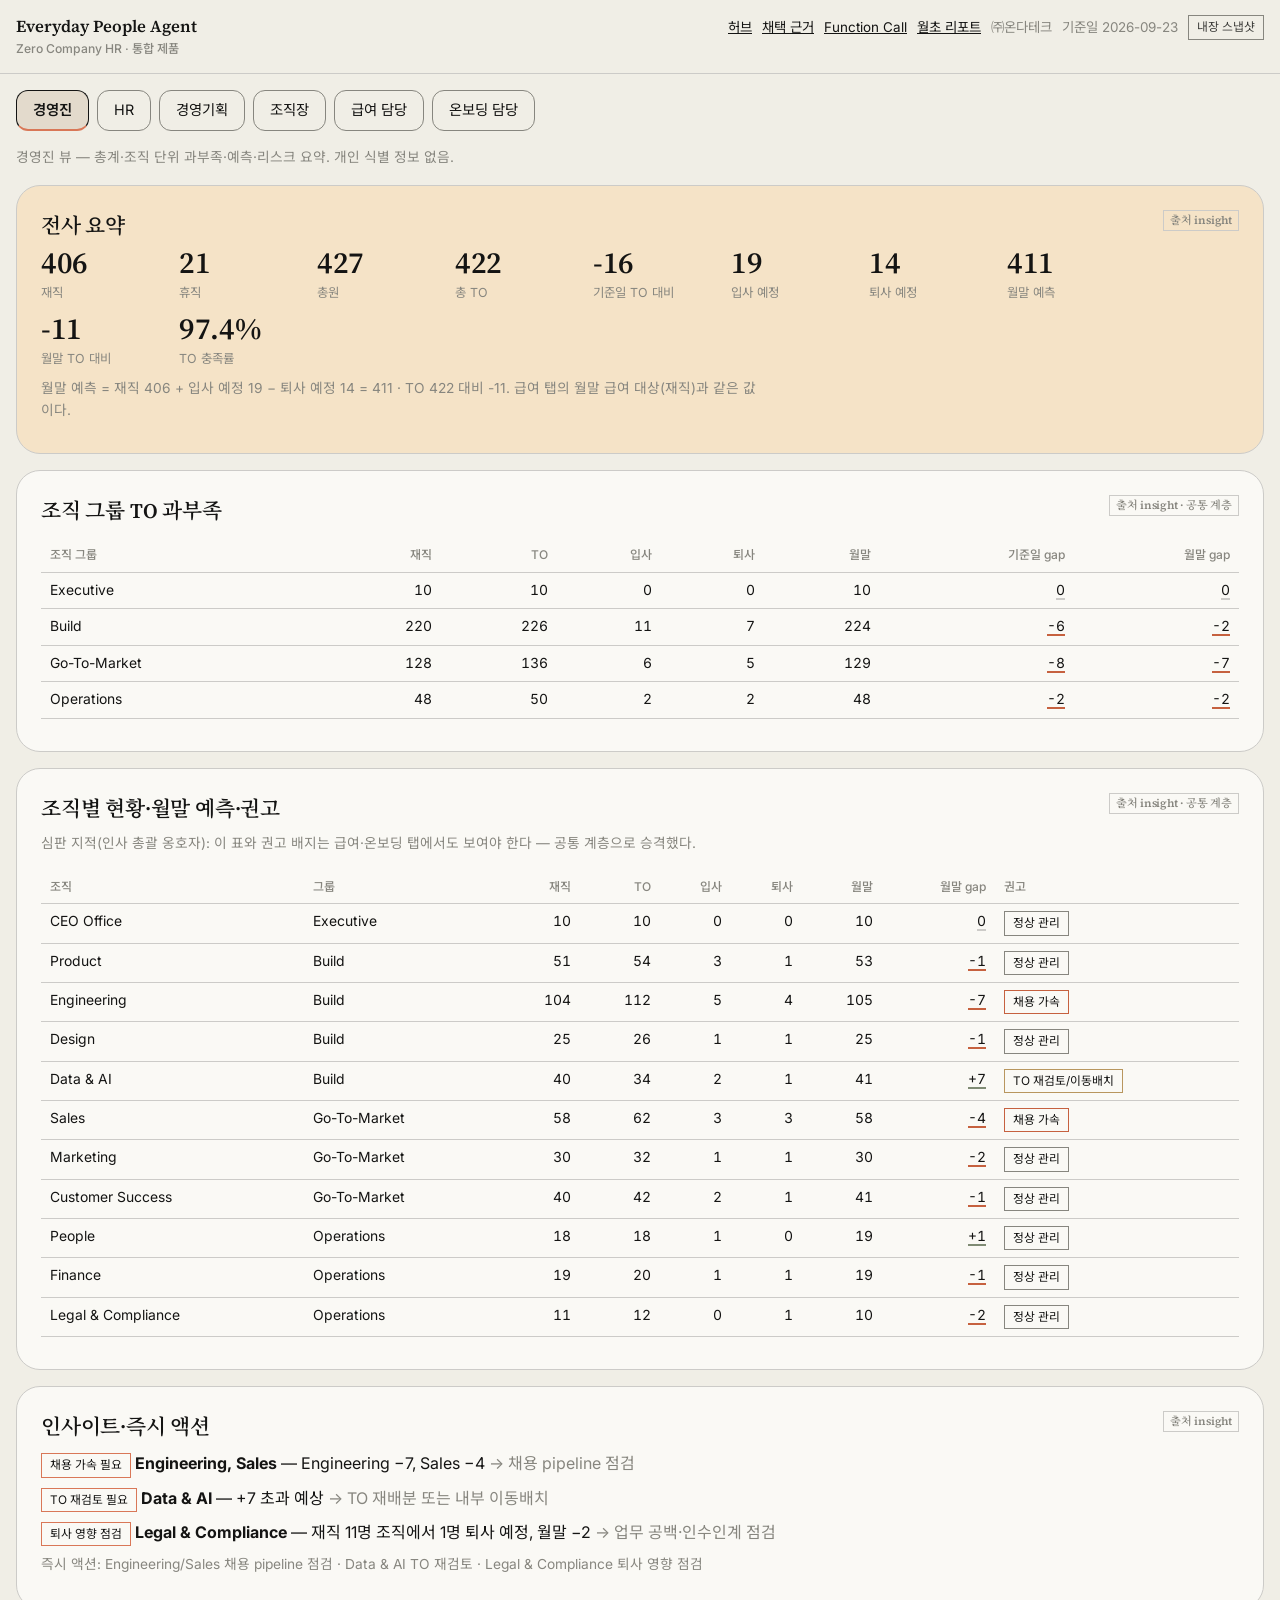
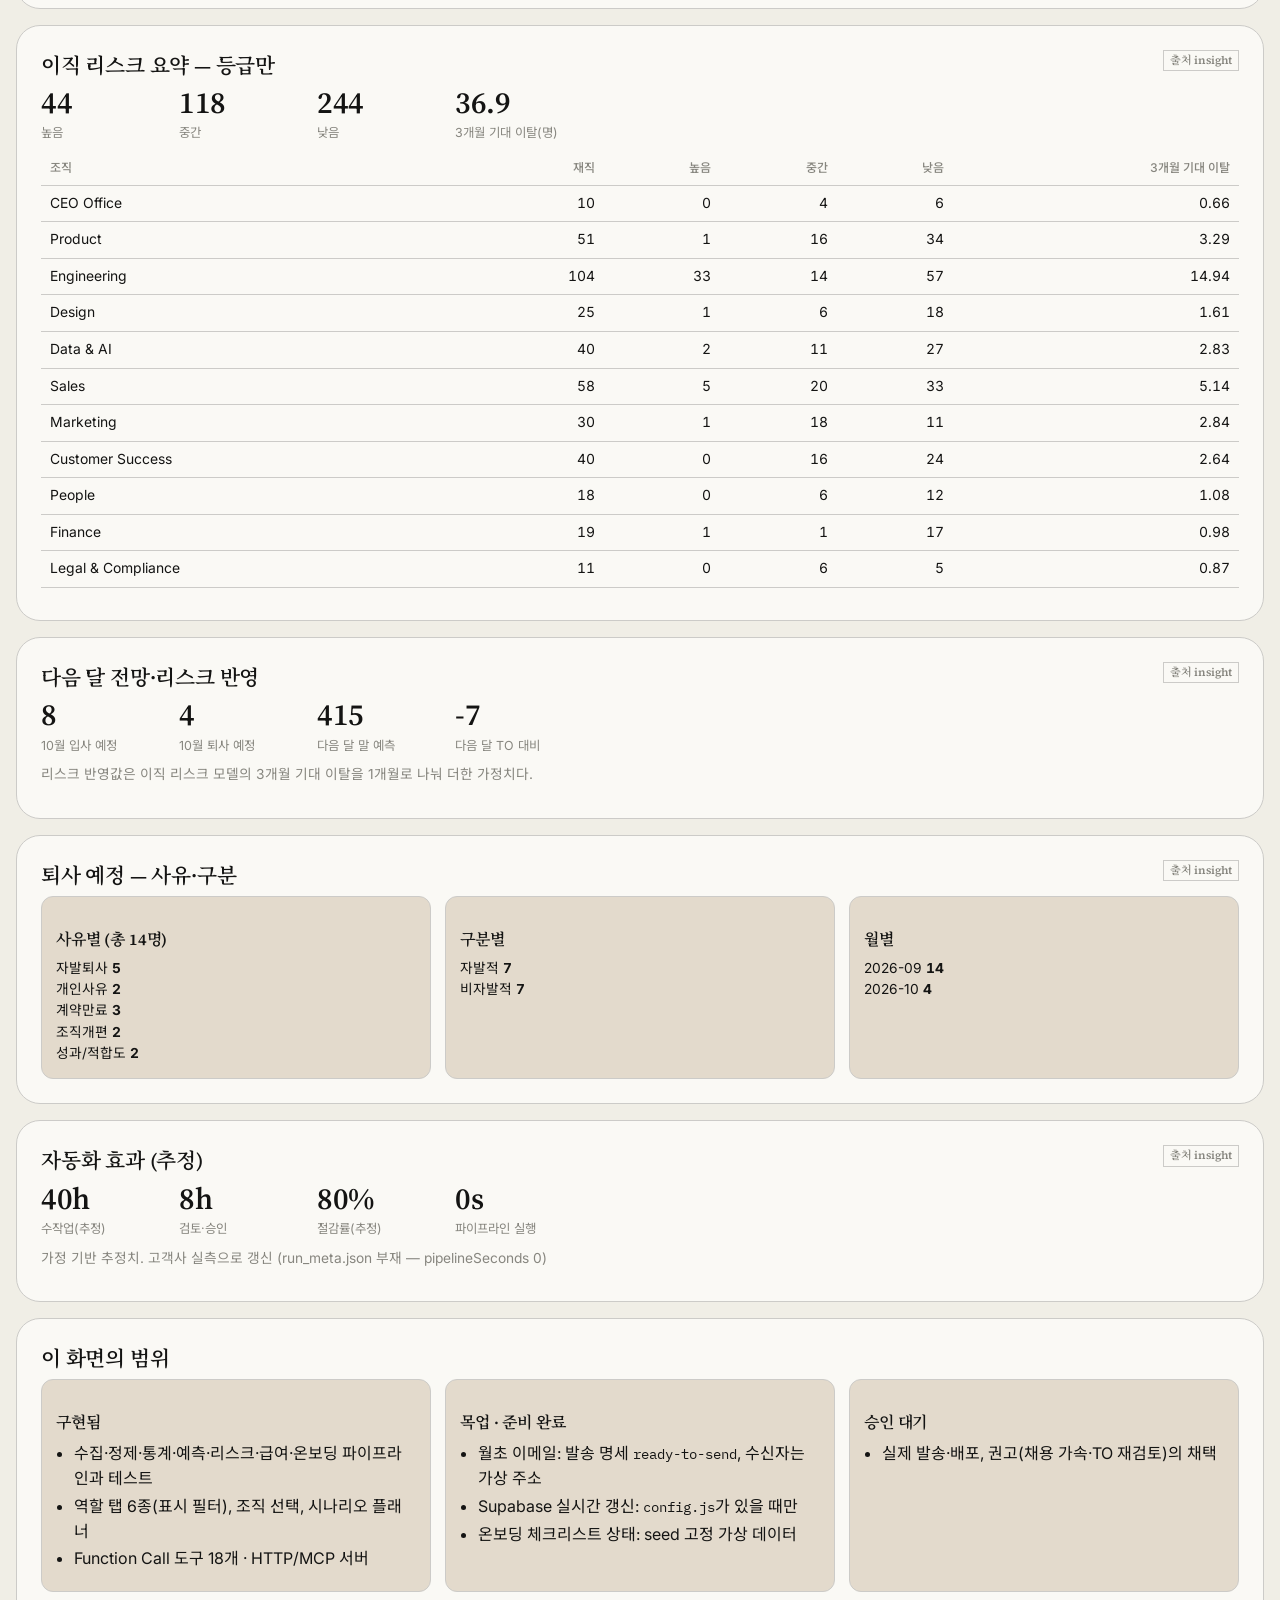
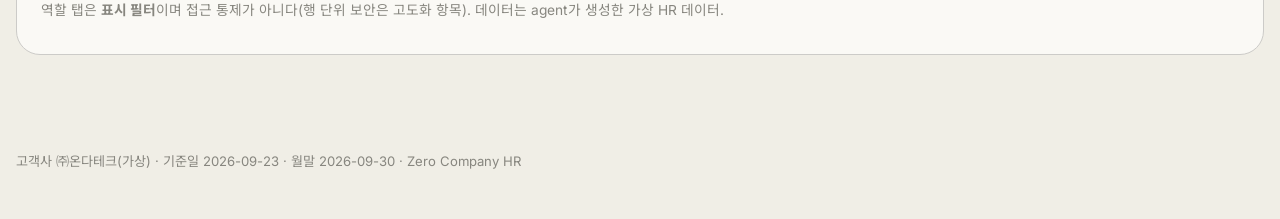
==== zero-hr/site/app/index.html @ 37cd65df "zero-hr: Zero Company HR — Everyday People Agent 데모 추가 agent가 HR 운영(수집·클린징·통계·월말 예측·리스크·급여 마감·온보딩 계획" ====
<!DOCTYPE html>
<html lang="ko">
<head>
<meta charset="utf-8">
<meta name="viewport" content="width=device-width, initial-scale=1">
<title>Everyday People Agent — 통합</title>
<meta name="description" content="Zero Company HR 통합 제품 — 역할 탭 6종(경영진·HR·경영기획·조직장·급여·온보딩)으로 인원 통계·월말 예측·급여 마감·온보딩 계획을 하나의 데이터 계층에서 본다.">
<link rel="preconnect" href="https://fonts.googleapis.com">
<link rel="preconnect" href="https://fonts.gstatic.com" crossorigin>
<link href="https://fonts.googleapis.com/css2?family=Source+Serif+4:opsz,wght@8..60,400;8..60,600&family=Inter:wght@400;500;600;700&family=Noto+Serif+KR:wght@400;600&family=Noto+Sans+KR:wght@400;500;700&family=IBM+Plex+Mono&display=swap" rel="stylesheet">
<style>
:root {
  color-scheme: light;
  --bg:#f0eee6; --surface:#faf9f5; --surface-2:#e3dacc; --surface-hero:#f5e3c7;
  --ink:#141413; --ink-2:#3d3d3a; --ink-muted:#87867f; --ink-faint:#b0aea5;
  --line:#cccbc8; --line-strong:#87867f;
  --accent:#d97757; --accent-deep:#c6613f; --on-accent:#fff;
  --series-1:#d97757; --series-2:#3d3d3a; --series-3:#b8965e; --series-4:#7f8b74;
  --diverge-neg:#c6613f; --diverge-pos:#7f8b74; --diverge-mid:#cccbc8;
  --good:#6f8f6a; --warning:#b8965e; --critical:#c6613f; --neutral:#87867f;
  --radius:24px; --radius-btn:12px; --radius-cta:8px; --radius-badge:0px; --gutter:16px; --max-w:1280px;
  --font-serif:"Source Serif 4","Noto Serif KR",Georgia,serif;
  --font-sans:"Inter","Noto Sans KR",-apple-system,BlinkMacSystemFont,"Segoe UI","Apple SD Gothic Neo",sans-serif;
  --font-mono:"IBM Plex Mono",ui-monospace,SFMono-Regular,Menlo,monospace;
}
@media (prefers-color-scheme: dark){:root:not([data-theme="light"]){color-scheme:dark;
  --bg:#141413;--surface:#1f1f1e;--surface-2:#2a2a28;--surface-hero:#2f2a22;
  --ink:#faf9f5;--ink-2:#e3dacc;--ink-muted:#b0aea5;--ink-faint:#87867f;--line:#3d3d3a;--series-2:#cccbc8;--diverge-mid:#3d3d3a;}}
:root[data-theme="dark"]{color-scheme:dark;
  --bg:#141413;--surface:#1f1f1e;--surface-2:#2a2a28;--surface-hero:#2f2a22;
  --ink:#faf9f5;--ink-2:#e3dacc;--ink-muted:#b0aea5;--ink-faint:#87867f;--line:#3d3d3a;--series-2:#cccbc8;--diverge-mid:#3d3d3a;}
html{background:var(--bg)}
body{margin:0;background:var(--bg);color:var(--ink);font-family:var(--font-sans);line-height:1.55;-webkit-text-size-adjust:100%}
h1,h2,h3,.tile-value{font-family:var(--font-serif);letter-spacing:-0.01em}
h1{font-size:1.6rem;font-weight:600;margin:0}h2{font-size:1.3rem;font-weight:600;margin:0 0 4px}h3{font-size:1rem;font-weight:600;margin:16px 0 6px}
a{color:var(--ink);text-decoration:underline}a:hover{color:var(--accent-deep)}
p{margin:8px 0;max-width:80ch}
.muted{color:var(--ink-muted)}.small{font-size:0.86rem}.num{font-variant-numeric:tabular-nums}
:focus-visible{outline:2px solid var(--accent);outline-offset:2px}
.skip{position:absolute;left:-999px}.skip:focus{left:8px;top:8px;z-index:9;background:var(--surface);padding:8px}
.app-header{max-width:var(--max-w);margin:0 auto;padding:14px var(--gutter);display:flex;flex-wrap:wrap;gap:8px 20px;align-items:baseline;border-bottom:1px solid var(--line)}
.brand{font-family:var(--font-serif);font-size:1.05rem;font-weight:600}
.brand span{display:block;font-family:var(--font-sans);font-size:0.76rem;font-weight:500;color:var(--ink-muted)}
.hdr-right{margin-left:auto;display:flex;flex-wrap:wrap;gap:10px;align-items:center;font-size:0.84rem;color:var(--ink-2)}
main{max-width:var(--max-w);margin:0 auto;padding:0 var(--gutter) 64px}
section{background:var(--surface);border:1px solid var(--line);border-radius:var(--radius);padding:24px;margin:16px 0;box-shadow:none}
section[data-section="kpi"]{background:var(--surface-hero)}
.roles{display:flex;flex-wrap:wrap;gap:8px;margin:16px 0}
.roles label{display:inline-flex;align-items:center;gap:6px;padding:8px 16px;border:1px solid var(--line-strong);border-radius:var(--radius-btn);cursor:pointer;background:transparent;font-size:0.9rem}
.roles label:has(input:checked){border-color:var(--ink);border-bottom:2px solid var(--accent);background:var(--surface-2);font-weight:600}
.roles input{position:absolute;opacity:0;width:0;height:0}
.tiles{display:flex;flex-wrap:wrap;gap:8px 28px}
.tile{min-width:110px}
.tile-value{display:block;font-size:1.9rem;font-weight:600;font-variant-numeric:tabular-nums;line-height:1.1}
.tile span.label{font-size:0.78rem;color:var(--ink-muted)}
table{border-collapse:collapse;width:100%;font-size:0.87rem;margin:8px 0}
th,td{text-align:left;padding:7px 9px;border-bottom:1px solid var(--line);vertical-align:top}
th{font-size:0.75rem;font-weight:500;color:var(--ink-muted)}
td.num,th.num{text-align:right;font-variant-numeric:tabular-nums}
.wrap{overflow-x:auto}
.badge{display:inline-block;padding:2px 8px;border-radius:var(--radius-badge);border:1px solid var(--line-strong);font-size:0.74rem;white-space:nowrap}
.badge.accent{border-color:var(--accent)}.badge.good{border-color:var(--good)}.badge.warn{border-color:var(--warning)}.badge.bad{border-color:var(--critical)}
.origin{float:right;font-size:0.7rem;color:var(--ink-muted);border:1px solid var(--line);padding:1px 6px}
.bar{position:relative;height:10px;background:var(--surface-2);border:1px solid var(--line)}
.bar>i{position:absolute;top:0;bottom:0;display:block}
.cols{display:grid;grid-template-columns:repeat(auto-fit,minmax(240px,1fr));gap:14px}
.panel{background:var(--surface-2);border:1px solid var(--line);border-radius:var(--radius-btn);padding:14px}
.cards{display:grid;grid-template-columns:repeat(auto-fit,minmax(210px,1fr));gap:12px}
.card{border:1px solid var(--line);border-radius:var(--radius-btn);padding:12px;background:var(--surface)}
.card.now{border-color:var(--accent);border-left-width:3px}
ul{margin:6px 0;padding-left:18px}li{margin:3px 0}
code{font-family:var(--font-mono);font-size:0.85em}
input[type=range]{width:180px;accent-color:var(--accent)}
footer.page{max-width:var(--max-w);margin:0 auto;padding:16px var(--gutter) 48px;color:var(--ink-muted);font-size:0.82rem}
[hidden]{display:none !important}
@media (max-width:480px){section{padding:16px;border-radius:16px}.tile-value{font-size:1.5rem}}
</style>
</head>
<body>
<a class="skip" href="#main">본문으로</a>
<header class="app-header">
  <div class="brand">Everyday People Agent<span>Zero Company HR · 통합 제품</span></div>
  <nav class="hdr-right">
    <a href="../">허브</a><a href="../decision/">채택 근거</a><a href="../api/index.json">Function Call</a>
    <a href="../reports/monthly-report-2026-10.html" id="report-link">월초 리포트</a>
    <span id="client" class="muted"></span><span id="asof" class="muted"></span>
    <span id="source-badge" class="badge">내장 스냅샷</span>
  </nav>
</header>
<main id="main">
  <div class="roles" id="roles" role="radiogroup" aria-label="역할 선택"></div>
  <p class="small muted" id="role-note"></p>

  <section data-section="kpi" data-role="executive hr planning orgLead payroll onboarding" data-origin="insight" data-fit="H-F1 P-F1 O-F1" data-evidence="stats.totals forecast.totals">
    <h2>전사 요약 <span class="origin">출처 insight</span></h2>
    <div class="tiles" id="kpi-tiles"></div>
    <p class="small muted" id="kpi-foot"></p>
  </section>

  <section data-section="org-group-gap" data-role="executive hr planning orgLead payroll onboarding" data-origin="insight" data-fit="H-F1" data-evidence="forecast.byOrgGroup">
    <h2>조직 그룹 TO 과부족 <span class="origin">출처 insight · 공통 계층</span></h2>
    <div class="wrap" id="orggroup-table"></div>
  </section>

  <section data-section="department-gap" data-role="executive hr planning orgLead payroll onboarding" data-origin="insight" data-fit="H-F1 H-F4" data-evidence="forecast.byDepartment">
    <h2>조직별 현황·월말 예측·권고 <span class="origin">출처 insight · 공통 계층</span></h2>
    <p class="small muted">심판 지적(인사 총괄 옹호자): 이 표와 권고 배지는 급여·온보딩 탭에서도 보여야 한다 — 공통 계층으로 승격했다.</p>
    <div class="wrap" id="dept-table"></div>
  </section>

  <section data-section="insights" data-role="executive hr planning payroll onboarding" data-origin="insight" data-fit="H-F4" data-evidence="forecast.insights">
    <h2>인사이트·즉시 액션 <span class="origin">출처 insight</span></h2>
    <div id="insights"></div>
  </section>

  <section data-section="risk-summary" data-role="executive hr planning" data-origin="insight" data-fit="H-F5" data-evidence="attrition.summary">
    <h2>이직 리스크 요약 — 등급만 <span class="origin">출처 insight</span></h2>
    <div class="tiles" id="risk-tiles"></div>
    <div class="wrap" id="risk-table"></div>
  </section>

  <section data-section="next-month" data-role="planning hr executive" data-origin="insight" data-fit="H-F12" data-evidence="forecast.totals.nextMonth">
    <h2>다음 달 전망·리스크 반영 <span class="origin">출처 insight</span></h2>
    <div class="tiles" id="next-tiles"></div>
    <p class="small muted">리스크 반영값은 이직 리스크 모델의 3개월 기대 이탈을 1개월로 나눠 더한 가정치다.</p>
  </section>

  <section data-section="scenario" data-role="planning" data-origin="insight" data-fit="H-F12" data-evidence="forecast.scenario">
    <h2>시나리오 플래너 <span class="origin">출처 insight</span></h2>
    <p class="small muted">가정을 바꿔 월말 인원을 다시 계산한다. 저장하지 않으며 보고 수치가 아니다.</p>
    <p><label>채용 달성률 <input type="range" id="sc-rate" min="0" max="100" step="10" value="100"> <b id="sc-rate-v">100%</b></label></p>
    <p><label>추가 이탈 <input type="range" id="sc-extra" min="0" max="20" step="1" value="0"> <b id="sc-extra-v">0명</b></label></p>
    <div class="tiles" id="sc-out"></div>
    <p class="small"><span class="badge warn">시나리오(가정)</span> <span id="sc-formula" class="muted"></span></p>
  </section>

  <section data-section="attributes" data-role="hr planning" data-origin="insight" data-fit="H-F10" data-evidence="stats.byAttribute">
    <h2>속성별 구성 (재직 406) <span class="origin">출처 insight</span></h2>
    <div class="cols" id="attributes"></div>
  </section>

  <section data-section="separations" data-role="hr planning executive" data-origin="insight" data-fit="H-F11" data-evidence="stats.plannedSeparations">
    <h2>퇴사 예정 — 사유·구분 <span class="origin">출처 insight</span></h2>
    <div class="cols" id="separations"></div>
  </section>

  <section data-section="risk-people" data-role="hr" data-origin="insight" data-fit="H-F6" data-evidence="attrition.byEmployee hrDirectory">
    <h2>리스크 높음 개인 — HR 전용 <span class="origin">출처 insight</span></h2>
    <p class="small muted">점수는 표시하지 않고 등급과 요인만 보여준다. 면담 근거로 쓰기 위한 목록이다.</p>
    <div class="wrap" id="risk-people"></div>
  </section>

  <section data-section="payroll-close" data-role="payroll hr" data-origin="payroll" data-fit="P-F1 P-F7" data-evidence="payrollClose.payrollHeadcount">
    <h2>급여 마감 — 대상 인원 <span class="origin">출처 payroll</span></h2>
    <div class="tiles" id="pay-tiles"></div>
    <div class="wrap" id="pay-emptype"></div>
  </section>

  <section data-section="prorations" data-role="payroll hr" data-origin="payroll" data-fit="P-F2 P-F3 P-F12" data-evidence="payrollClose.prorations">
    <h2>일할 계산 대상 <span class="origin">출처 payroll</span></h2>
    <div class="wrap" id="prorations"></div>
  </section>

  <section data-section="leaves-contracts" data-role="payroll hr" data-origin="payroll" data-fit="P-F4 P-F5" data-evidence="payrollClose.leaves payrollClose.contracts">
    <h2>휴직 처리·계약 만료 <span class="origin">출처 payroll</span></h2>
    <div class="cols" id="leaves-contracts"></div>
  </section>

  <section data-section="risks" data-role="payroll hr planning" data-origin="payroll" data-fit="P-F6 H-F7" data-evidence="payrollClose.risks cleansingSummary.unresolvedItems">
    <h2>위험·미해결 — 누가 처리하나 <span class="origin">출처 payroll · 어휘 이원화 흡수</span></h2>
    <p class="small muted">급여 규칙이 파생시킨 항목은 <span class="badge bad">담당자 즉시 확인</span>, 클린징이 못 고친 항목은 <span class="badge warn">고객사 HR 확인 대기</span>. 내가 처리할 것과 물어봐야 할 것을 가른다.</p>
    <div class="wrap" id="risks"></div>
  </section>

  <section data-section="checklist" data-role="payroll" data-origin="payroll" data-fit="P-F8" data-evidence="payrollClose.checklist">
    <h2>급여 마감 체크리스트 <span class="origin">출처 payroll</span></h2>
    <div class="wrap" id="pay-checklist"></div>
  </section>

  <section data-section="timeline" data-role="onboarding hr" data-origin="onboard" data-fit="O-F1 O-F10" data-evidence="onboardingPlan.timeline plannedJoiners">
    <h2>주차별 입사 타임라인 <span class="origin">출처 onboard</span></h2>
    <p class="small muted" id="timeline-foot"></p>
    <div id="timeline"></div>
  </section>

  <section data-section="onboard-departments" data-role="onboarding hr" data-origin="onboard" data-fit="O-F2 O-F4" data-evidence="onboardingPlan.byDepartment">
    <h2>조직 배치·조직장·버디 후보 <span class="origin">출처 onboard</span></h2>
    <div class="cards" id="onb-depts"></div>
  </section>

  <section data-section="onboard-checklist" data-role="onboarding" data-origin="onboard" data-fit="O-F3" data-evidence="onboardingPlan.checklist">
    <h2>온보딩 준비 체크리스트 <span class="origin">출처 onboard</span></h2>
    <p class="small muted">상태는 가상 생성(seed 고정) — 실제 준비 현황이 아니다.</p>
    <div class="wrap" id="onb-checklist"></div>
  </section>

  <section data-section="cohort" data-role="onboarding hr" data-origin="onboard" data-fit="O-F5 O-F6" data-evidence="onboardingPlan.earlyTenureCohort onboardingPlan.earlyAttrition">
    <h2>입사 90일 코호트·조기 이탈 <span class="origin">출처 onboard</span></h2>
    <div class="tiles" id="cohort-tiles"></div>
    <div class="wrap" id="cohort-table"></div>
  </section>

  <section data-section="org-lead" data-role="orgLead" data-origin="insight" data-fit="H-F13" data-evidence="forecast.byDepartment">
    <h2>내 조직만 보기 <span class="origin">출처 insight</span></h2>
    <p><label>조직 <select id="orglead-select"></select></label></p>
    <div class="tiles" id="orglead-tiles"></div>
    <p class="small muted">조직장 역할은 타 조직 상세와 개인 식별 정보를 보지 않는다. 입·퇴사 예정은 건수로만 표시한다.</p>
  </section>

  <section data-section="data-quality" data-role="hr planning" data-origin="insight" data-fit="H-F7" data-evidence="cleansingSummary">
    <h2>데이터 품질 <span class="origin">출처 insight</span></h2>
    <div class="tiles" id="dq-tiles"></div>
    <div class="wrap" id="dq-table"></div>
  </section>

  <section data-section="automation" data-role="executive hr" data-origin="insight" data-fit="H-F9" data-evidence="automationEffect">
    <h2>자동화 효과 (추정) <span class="origin">출처 insight</span></h2>
    <div class="tiles" id="auto-tiles"></div>
    <p class="small muted" id="auto-note"></p>
  </section>

  <section data-section="claims" data-role="executive hr planning orgLead payroll onboarding" data-origin="new" data-fit="H-F3 P-F9 O-F9" data-evidence="policy:claims-boundary-policy">
    <h2>이 화면의 범위</h2>
    <div class="cols">
      <div class="panel"><h3>구현됨</h3><ul>
        <li>수집·정제·통계·예측·리스크·급여·온보딩 파이프라인과 테스트</li>
        <li>역할 탭 6종(표시 필터), 조직 선택, 시나리오 플래너</li>
        <li>Function Call 도구 18개 · HTTP/MCP 서버</li></ul></div>
      <div class="panel"><h3>목업 · 준비 완료</h3><ul>
        <li>월초 이메일: 발송 명세 <code>ready-to-send</code>, 수신자는 가상 주소</li>
        <li>Supabase 실시간 갱신: <code>config.js</code>가 있을 때만</li>
        <li>온보딩 체크리스트 상태: seed 고정 가상 데이터</li></ul></div>
      <div class="panel"><h3>승인 대기</h3><ul>
        <li>실제 발송·배포, 권고(채용 가속·TO 재검토)의 채택</li></ul></div>
    </div>
    <p class="small muted">역할 탭은 <b>표시 필터</b>이며 접근 통제가 아니다(행 단위 보안은 고도화 항목). 데이터는 agent가 생성한 가상 HR 데이터.</p>
  </section>
</main>
<footer class="page"><span id="foot"></span></footer>

<script id="report-data" type="application/json">
{"stats":{"asOfDate":"2026-09-23","client":"㈜온다테크","totals":{"headcount":427,"activeHeadcount":406,"onLeave":21,"toHeadcount":422,"toGapAsOf":-16,"plannedIn":19,"plannedOut":14,"unresolvedCount":10},"byOrgGroup":[{"orgGroupCode":"G0","orgGroup":"Executive","activeHeadcount":10,"onLeave":0,"headcount":10,"toHeadcount":10,"toGapAsOf":0},{"orgGroupCode":"G1","orgGroup":"Build","activeHeadcount":220,"onLeave":12,"headcount":232,"toHeadcount":226,"toGapAsOf":-6},{"orgGroupCode":"G2","orgGroup":"Go-To-Market","activeHeadcount":128,"onLeave":7,"headcount":135,"toHeadcount":136,"toGapAsOf":-8},{"orgGroupCode":"G3","orgGroup":"Operations","activeHeadcount":48,"onLeave":2,"headcount":50,"toHeadcount":50,"toGapAsOf":-2}],"byDepartment":[{"deptCode":"D01","department":"CEO Office","orgGroupCode":"G0","orgGroup":"Executive","activeHeadcount":10,"onLeave":0,"headcount":10,"toHeadcount":10,"toGapAsOf":0},{"deptCode":"D02","department":"Product","orgGroupCode":"G1","orgGroup":"Build","activeHeadcount":51,"onLeave":3,"headcount":54,"toHeadcount":54,"toGapAsOf":-3},{"deptCode":"D03","department":"Engineering","orgGroupCode":"G1","orgGroup":"Build","activeHeadcount":104,"onLeave":6,"headcount":110,"toHeadcount":112,"toGapAsOf":-8},{"deptCode":"D04","department":"Design","orgGroupCode":"G1","orgGroup":"Build","activeHeadcount":25,"onLeave":1,"headcount":26,"toHeadcount":26,"toGapAsOf":-1},{"deptCode":"D05","department":"Data & AI","orgGroupCode":"G1","orgGroup":"Build","activeHeadcount":40,"onLeave":2,"headcount":42,"toHeadcount":34,"toGapAsOf":6},{"deptCode":"D06","department":"Sales","orgGroupCode":"G2","orgGroup":"Go-To-Market","activeHeadcount":58,"onLeave":3,"headcount":61,"toHeadcount":62,"toGapAsOf":-4},{"deptCode":"D07","department":"Marketing","orgGroupCode":"G2","orgGroup":"Go-To-Market","activeHeadcount":30,"onLeave":1,"headcount":31,"toHeadcount":32,"toGapAsOf":-2},{"deptCode":"D08","department":"Customer Success","orgGroupCode":"G2","orgGroup":"Go-To-Market","activeHeadcount":40,"onLeave":3,"headcount":43,"toHeadcount":42,"toGapAsOf":-2},{"deptCode":"D09","department":"People","orgGroupCode":"G3","orgGroup":"Operations","activeHeadcount":18,"onLeave":1,"headcount":19,"toHeadcount":18,"toGapAsOf":0},{"deptCode":"D10","department":"Finance","orgGroupCode":"G3","orgGroup":"Operations","activeHeadcount":19,"onLeave":1,"headcount":20,"toHeadcount":20,"toGapAsOf":-1},{"deptCode":"D11","department":"Legal & Compliance","orgGroupCode":"G3","orgGroup":"Operations","activeHeadcount":11,"onLeave":0,"headcount":11,"toHeadcount":12,"toGapAsOf":-1}],"byAttribute":{"employmentType":{"정규직":335,"계약직":29,"인턴":19,"파견":23},"gender":{"여성":188,"남성":195,"미응답":23},"ageBand":{"20대":82,"30대":221,"40대":83,"50대+":20},"jobFamily":{"Engineering":116,"Product":55,"Design":25,"Sales":58,"Marketing":30,"Customer Success":40,"People":18,"Finance":19,"Legal":11,"Data/AI":24,"Executive":10},"level":{"IC1":33,"IC2":65,"IC3":82,"Senior":89,"Lead":55,"Manager":44,"Director":25,"VP":13},"tenureBand":{"1년 미만":54,"1~3년":151,"3~5년":103,"5년+":98},"totalExperienceBand":{"0~3년":56,"3~7년":137,"7~12년":142,"12년+":71},"stage":{"Seed":49,"Series A":151,"Scale-up":140,"Enterprise":66}},"byAttributeAll":{"employmentType":{"정규직":354,"계약직":31,"인턴":19,"파견":23},"status":{"재직":406,"휴직":21},"leaveType":{"육아휴직":12,"질병휴직":5,"기타":4}},"crossTabs":{"departmentByEmploymentType":{"CEO Office":{"정규직":10,"계약직":0,"인턴":0,"파견":0},"Product":{"정규직":45,"계약직":2,"인턴":1,"파견":3},"Engineering":{"정규직":83,"계약직":8,"인턴":7,"파견":6},"Design":{"정규직":23,"계약직":1,"인턴":0,"파견":1},"Data & AI":{"정규직":33,"계약직":4,"인턴":1,"파견":2},"Sales":{"정규직":42,"계약직":7,"인턴":4,"파견":5},"Marketing":{"정규직":27,"계약직":0,"인턴":2,"파견":1},"Customer Success":{"정규직":34,"계약직":3,"인턴":0,"파견":3},"People":{"정규직":17,"계약직":1,"인턴":0,"파견":0},"Finance":{"정규직":14,"계약직":2,"인턴":1,"파견":2},"Legal & Compliance":{"정규직":7,"계약직":1,"인턴":3,"파견":0}},"departmentByGender":{"CEO Office":{"여성":3,"남성":6,"미응답":1},"Product":{"여성":22,"남성":27,"미응답":2},"Engineering":{"여성":47,"남성":48,"미응답":9},"Design":{"여성":14,"남성":10,"미응답":1},"Data & AI":{"여성":26,"남성":13,"미응답":1},"Sales":{"여성":27,"남성":28,"미응답":3},"Marketing":{"여성":14,"남성":15,"미응답":1},"Customer Success":{"여성":19,"남성":19,"미응답":2},"People":{"여성":5,"남성":12,"미응답":1},"Finance":{"여성":9,"남성":9,"미응답":1},"Legal & Compliance":{"여성":2,"남성":8,"미응답":1}},"departmentByAgeBand":{"CEO Office":{"20대":4,"30대":5,"40대":1,"50대+":0},"Product":{"20대":11,"30대":27,"40대":11,"50대+":2},"Engineering":{"20대":23,"30대":56,"40대":18,"50대+":7},"Design":{"20대":5,"30대":15,"40대":4,"50대+":1},"Data & AI":{"20대":6,"30대":20,"40대":10,"50대+":4},"Sales":{"20대":10,"30대":34,"40대":11,"50대+":3},"Marketing":{"20대":8,"30대":16,"40대":6,"50대+":0},"Customer Success":{"20대":7,"30대":22,"40대":9,"50대+":2},"People":{"20대":4,"30대":10,"40대":4,"50대+":0},"Finance":{"20대":2,"30대":10,"40대":6,"50대+":1},"Legal & Compliance":{"20대":2,"30대":6,"40대":3,"50대+":0}},"departmentByLevel":{"CEO Office":{"IC1":1,"IC2":1,"IC3":3,"Senior":2,"Lead":0,"Manager":0,"Director":0,"VP":3},"Product":{"IC1":4,"IC2":6,"IC3":11,"Senior":10,"Lead":8,"Manager":6,"Director":5,"VP":1},"Engineering":{"IC1":9,"IC2":18,"IC3":16,"Senior":22,"Lead":15,"Manager":12,"Director":11,"VP":1},"Design":{"IC1":1,"IC2":3,"IC3":7,"Senior":7,"Lead":4,"Manager":1,"Director":1,"VP":1},"Data & AI":{"IC1":4,"IC2":4,"IC3":8,"Senior":4,"Lead":10,"Manager":7,"Director":2,"VP":1},"Sales":{"IC1":3,"IC2":13,"IC3":14,"Senior":8,"Lead":8,"Manager":10,"Director":1,"VP":1},"Marketing":{"IC1":2,"IC2":3,"IC3":8,"Senior":9,"Lead":3,"Manager":3,"Director":1,"VP":1},"Customer Success":{"IC1":5,"IC2":7,"IC3":6,"Senior":14,"Lead":3,"Manager":3,"Director":1,"VP":1},"People":{"IC1":1,"IC2":4,"IC3":7,"Senior":3,"Lead":1,"Manager":0,"Director":1,"VP":1},"Finance":{"IC1":1,"IC2":3,"IC3":0,"Senior":8,"Lead":3,"Manager":1,"Director":2,"VP":1},"Legal & Compliance":{"IC1":2,"IC2":3,"IC3":2,"Senior":2,"Lead":0,"Manager":1,"Director":0,"VP":1}},"jobFamilyByLevel":{"Engineering":{"IC1":9,"IC2":20,"IC3":18,"Senior":24,"Lead":17,"Manager":16,"Director":11,"VP":1},"Product":{"IC1":4,"IC2":6,"IC3":11,"Senior":11,"Lead":9,"Manager":7,"Director":6,"VP":1},"Design":{"IC1":1,"IC2":3,"IC3":7,"Senior":7,"Lead":4,"Manager":1,"Director":1,"VP":1},"Sales":{"IC1":3,"IC2":13,"IC3":14,"Senior":8,"Lead":8,"Manager":10,"Director":1,"VP":1},"Marketing":{"IC1":2,"IC2":3,"IC3":8,"Senior":9,"Lead":3,"Manager":3,"Director":1,"VP":1},"Customer Success":{"IC1":5,"IC2":7,"IC3":6,"Senior":14,"Lead":3,"Manager":3,"Director":1,"VP":1},"People":{"IC1":1,"IC2":4,"IC3":7,"Senior":3,"Lead":1,"Manager":0,"Director":1,"VP":1},"Finance":{"IC1":1,"IC2":3,"IC3":0,"Senior":8,"Lead":3,"Manager":1,"Director":2,"VP":1},"Legal":{"IC1":2,"IC2":3,"IC3":2,"Senior":2,"Lead":0,"Manager":1,"Director":0,"VP":1},"Data/AI":{"IC1":4,"IC2":2,"IC3":6,"Senior":1,"Lead":7,"Manager":2,"Director":1,"VP":1},"Executive":{"IC1":1,"IC2":1,"IC3":3,"Senior":2,"Lead":0,"Manager":0,"Director":0,"VP":3}},"jobFamilyByStage":{"Engineering":{"Seed":15,"Series A":40,"Scale-up":44,"Enterprise":17},"Product":{"Seed":7,"Series A":20,"Scale-up":16,"Enterprise":12},"Design":{"Seed":5,"Series A":11,"Scale-up":6,"Enterprise":3},"Sales":{"Seed":7,"Series A":21,"Scale-up":20,"Enterprise":10},"Marketing":{"Seed":1,"Series A":9,"Scale-up":16,"Enterprise":4},"Customer Success":{"Seed":3,"Series A":17,"Scale-up":13,"Enterprise":7},"People":{"Seed":1,"Series A":7,"Scale-up":8,"Enterprise":2},"Finance":{"Seed":3,"Series A":10,"Scale-up":1,"Enterprise":5},"Legal":{"Seed":1,"Series A":4,"Scale-up":5,"Enterprise":1},"Data/AI":{"Seed":3,"Series A":11,"Scale-up":7,"Enterprise":3},"Executive":{"Seed":3,"Series A":1,"Scale-up":4,"Enterprise":2}},"orgGroupByTenureBand":{"Executive":{"1년 미만":2,"1~3년":4,"3~5년":0,"5년+":4},"Build":{"1년 미만":30,"1~3년":77,"3~5년":60,"5년+":53},"Go-To-Market":{"1년 미만":16,"1~3년":54,"3~5년":31,"5년+":27},"Operations":{"1년 미만":6,"1~3년":16,"3~5년":12,"5년+":14}}},"experience":{"avgTenureYears":3.37,"medianTenureYears":2.92,"avgTotalExperienceYears":8.55,"medianTotalExperienceYears":7.39,"byDepartment":[{"deptCode":"D01","avgTenureYears":3.79,"avgTotalExperienceYears":6.62},{"deptCode":"D02","avgTenureYears":3.23,"avgTotalExperienceYears":9.71},{"deptCode":"D03","avgTenureYears":3.35,"avgTotalExperienceYears":9.17},{"deptCode":"D04","avgTenureYears":3.81,"avgTotalExperienceYears":7.13},{"deptCode":"D05","avgTenureYears":3.62,"avgTotalExperienceYears":9.42},{"deptCode":"D06","avgTenureYears":3.26,"avgTotalExperienceYears":8.02},{"deptCode":"D07","avgTenureYears":2.84,"avgTotalExperienceYears":8.47},{"deptCode":"D08","avgTenureYears":3.36,"avgTotalExperienceYears":7.59},{"deptCode":"D09","avgTenureYears":3.07,"avgTotalExperienceYears":7.02},{"deptCode":"D10","avgTenureYears":4.04,"avgTotalExperienceYears":9.49},{"deptCode":"D11","avgTenureYears":3.4,"avgTotalExperienceYears":6.36}]},"plannedSeparations":{"total":14,"bySeparationReason":{"자발퇴사":5,"개인사유":2,"계약만료":3,"조직개편":2,"성과/적합도":2},"bySeparationType":{"자발적":7,"비자발적":7},"byDepartment":{"Product":1,"Engineering":4,"Design":1,"Data & AI":1,"Sales":3,"Marketing":1,"Customer Success":1,"Finance":1,"Legal & Compliance":1},"byTenureBand":{"1년 미만":1,"1~3년":5,"3~5년":4,"5년+":4},"byMonth":{"2026-09":14,"2026-10":4}},"dataQuality":{"unresolvedCount":10,"unresolvedByFlag":{"date-logic":2,"missing-required":3,"org-unknown":2,"status-inconsistency":3},"emptyValueBuckets":{},"briefDiscrepancies":["브리프 §7 조직 그룹 합(215/119/62)은 조직표 합(220/128/48)과 불일치 — 조직표 기준 채택"]},"provenance":{"source":"data/clean/headcount-master.clean.csv","script":".claude/skills/headcount-stats/scripts/compute_stats.py"}},"forecast":{"asOfDate":"2026-09-23","monthEnd":"2026-09-30","nextMonthEnd":"2026-10-31","assumptions":["입사 예정자는 예정일에 전원 입사","퇴사 예정자는 예정일에 전원 퇴사(예정일이 지난 stale 건 포함)","TO 비교는 재직 인원 기준(휴직 제외)","마스터에 없는 사번의 퇴사 예정은 제외","휴직자의 퇴사 예정은 재직 기준 예측에서 제외(급여 마감 총원에는 별도 반영)","다음 달 TO는 기준월 TO를 그대로 적용(다음 달 TO 계획 미수령)","리스크 반영 시나리오는 attrition-risk.json 의 조직별 3개월 기대 이탈의 1/3을 다음 달 말에 반영(기본 예측을 대체하지 않는 시나리오, 퇴사 예정자와 일부 중복 가능)"],"byDepartment":[{"deptCode":"D01","department":"CEO Office","orgGroupCode":"G0","orgGroup":"Executive","toHeadcount":10,"activeHeadcount":10,"plannedIn":0,"plannedOut":0,"forecastMonthEnd":10,"toGapAsOf":0,"toGapMonthEnd":0,"recommendation":"정상 관리","nextMonth":{"plannedIn":0,"plannedOut":0,"forecastNextMonthEnd":10,"toGapNextMonthEnd":0},"riskAdjusted":{"expectedAttrition":0.22,"forecastNextMonthEndRiskAdjusted":9.78}},{"deptCode":"D02","department":"Product","orgGroupCode":"G1","orgGroup":"Build","toHeadcount":54,"activeHeadcount":51,"plannedIn":3,"plannedOut":1,"forecastMonthEnd":53,"toGapAsOf":-3,"toGapMonthEnd":-1,"recommendation":"정상 관리","nextMonth":{"plannedIn":1,"plannedOut":0,"forecastNextMonthEnd":54,"toGapNextMonthEnd":0},"riskAdjusted":{"expectedAttrition":1.1,"forecastNextMonthEndRiskAdjusted":52.9}},{"deptCode":"D03","department":"Engineering","orgGroupCode":"G1","orgGroup":"Build","toHeadcount":112,"activeHeadcount":104,"plannedIn":5,"plannedOut":4,"forecastMonthEnd":105,"toGapAsOf":-8,"toGapMonthEnd":-7,"recommendation":"채용 가속","nextMonth":{"plannedIn":3,"plannedOut":1,"forecastNextMonthEnd":107,"toGapNextMonthEnd":-5},"riskAdjusted":{"expectedAttrition":4.98,"forecastNextMonthEndRiskAdjusted":102.02}},{"deptCode":"D04","department":"Design","orgGroupCode":"G1","orgGroup":"Build","toHeadcount":26,"activeHeadcount":25,"plannedIn":1,"plannedOut":1,"forecastMonthEnd":25,"toGapAsOf":-1,"toGapMonthEnd":-1,"recommendation":"정상 관리","nextMonth":{"plannedIn":0,"plannedOut":0,"forecastNextMonthEnd":25,"toGapNextMonthEnd":-1},"riskAdjusted":{"expectedAttrition":0.54,"forecastNextMonthEndRiskAdjusted":24.46}},{"deptCode":"D05","department":"Data & AI","orgGroupCode":"G1","orgGroup":"Build","toHeadcount":34,"activeHeadcount":40,"plannedIn":2,"plannedOut":1,"forecastMonthEnd":41,"toGapAsOf":6,"toGapMonthEnd":7,"recommendation":"TO 재검토/이동배치","nextMonth":{"plannedIn":2,"plannedOut":0,"forecastNextMonthEnd":43,"toGapNextMonthEnd":9},"riskAdjusted":{"expectedAttrition":0.94,"forecastNextMonthEndRiskAdjusted":42.06}},{"deptCode":"D06","department":"Sales","orgGroupCode":"G2","orgGroup":"Go-To-Market","toHeadcount":62,"activeHeadcount":58,"plannedIn":3,"plannedOut":3,"forecastMonthEnd":58,"toGapAsOf":-4,"toGapMonthEnd":-4,"recommendation":"채용 가속","nextMonth":{"plannedIn":2,"plannedOut":1,"forecastNextMonthEnd":59,"toGapNextMonthEnd":-3},"riskAdjusted":{"expectedAttrition":1.71,"forecastNextMonthEndRiskAdjusted":57.29}},{"deptCode":"D07","department":"Marketing","orgGroupCode":"G2","orgGroup":"Go-To-Market","toHeadcount":32,"activeHeadcount":30,"plannedIn":1,"plannedOut":1,"forecastMonthEnd":30,"toGapAsOf":-2,"toGapMonthEnd":-2,"recommendation":"정상 관리","nextMonth":{"plannedIn":0,"plannedOut":1,"forecastNextMonthEnd":29,"toGapNextMonthEnd":-3},"riskAdjusted":{"expectedAttrition":0.95,"forecastNextMonthEndRiskAdjusted":28.05}},{"deptCode":"D08","department":"Customer Success","orgGroupCode":"G2","orgGroup":"Go-To-Market","toHeadcount":42,"activeHeadcount":40,"plannedIn":2,"plannedOut":1,"forecastMonthEnd":41,"toGapAsOf":-2,"toGapMonthEnd":-1,"recommendation":"정상 관리","nextMonth":{"plannedIn":0,"plannedOut":1,"forecastNextMonthEnd":40,"toGapNextMonthEnd":-2},"riskAdjusted":{"expectedAttrition":0.88,"forecastNextMonthEndRiskAdjusted":39.12}},{"deptCode":"D09","department":"People","orgGroupCode":"G3","orgGroup":"Operations","toHeadcount":18,"activeHeadcount":18,"plannedIn":1,"plannedOut":0,"forecastMonthEnd":19,"toGapAsOf":0,"toGapMonthEnd":1,"recommendation":"정상 관리","nextMonth":{"plannedIn":0,"plannedOut":0,"forecastNextMonthEnd":19,"toGapNextMonthEnd":1},"riskAdjusted":{"expectedAttrition":0.36,"forecastNextMonthEndRiskAdjusted":18.64}},{"deptCode":"D10","department":"Finance","orgGroupCode":"G3","orgGroup":"Operations","toHeadcount":20,"activeHeadcount":19,"plannedIn":1,"plannedOut":1,"forecastMonthEnd":19,"toGapAsOf":-1,"toGapMonthEnd":-1,"recommendation":"정상 관리","nextMonth":{"plannedIn":0,"plannedOut":0,"forecastNextMonthEnd":19,"toGapNextMonthEnd":-1},"riskAdjusted":{"expectedAttrition":0.33,"forecastNextMonthEndRiskAdjusted":18.67}},{"deptCode":"D11","department":"Legal & Compliance","orgGroupCode":"G3","orgGroup":"Operations","toHeadcount":12,"activeHeadcount":11,"plannedIn":0,"plannedOut":1,"forecastMonthEnd":10,"toGapAsOf":-1,"toGapMonthEnd":-2,"recommendation":"정상 관리","nextMonth":{"plannedIn":0,"plannedOut":0,"forecastNextMonthEnd":10,"toGapNextMonthEnd":-2},"riskAdjusted":{"expectedAttrition":0.29,"forecastNextMonthEndRiskAdjusted":9.71}}],"byOrgGroup":[{"orgGroupCode":"G0","orgGroup":"Executive","toHeadcount":10,"activeHeadcount":10,"plannedIn":0,"plannedOut":0,"forecastMonthEnd":10,"toGapAsOf":0,"toGapMonthEnd":0,"nextMonth":{"plannedIn":0,"plannedOut":0,"forecastNextMonthEnd":10,"toGapNextMonthEnd":0}},{"orgGroupCode":"G1","orgGroup":"Build","toHeadcount":226,"activeHeadcount":220,"plannedIn":11,"plannedOut":7,"forecastMonthEnd":224,"toGapAsOf":-6,"toGapMonthEnd":-2,"nextMonth":{"plannedIn":6,"plannedOut":1,"forecastNextMonthEnd":229,"toGapNextMonthEnd":3}},{"orgGroupCode":"G2","orgGroup":"Go-To-Market","toHeadcount":136,"activeHeadcount":128,"plannedIn":6,"plannedOut":5,"forecastMonthEnd":129,"toGapAsOf":-8,"toGapMonthEnd":-7,"nextMonth":{"plannedIn":2,"plannedOut":3,"forecastNextMonthEnd":128,"toGapNextMonthEnd":-8}},{"orgGroupCode":"G3","orgGroup":"Operations","toHeadcount":50,"activeHeadcount":48,"plannedIn":2,"plannedOut":2,"forecastMonthEnd":48,"toGapAsOf":-2,"toGapMonthEnd":-2,"nextMonth":{"plannedIn":0,"plannedOut":0,"forecastNextMonthEnd":48,"toGapNextMonthEnd":-2}}],"totals":{"toHeadcount":422,"activeHeadcount":406,"plannedIn":19,"plannedOut":14,"forecastMonthEnd":411,"toGapAsOf":-16,"toGapMonthEnd":-11,"toFillRate":0.9739,"nextMonth":{"plannedIn":8,"plannedOut":4,"forecastNextMonthEnd":415,"toGapNextMonthEnd":-7}},"plannedJoiners":[{"joinerId":"J014","deptCode":"D05","plannedHireDate":"2026-09-24","employmentType":"정규직"},{"joinerId":"J020","deptCode":"D03","plannedHireDate":"2026-09-24","employmentType":"정규직"},{"joinerId":"J021","deptCode":"D08","plannedHireDate":"2026-09-24","employmentType":"정규직"},{"joinerId":"J003","deptCode":"D09","plannedHireDate":"2026-09-25","employmentType":"정규직"},{"joinerId":"J015","deptCode":"D02","plannedHireDate":"2026-09-25","employmentType":"정규직"},{"joinerId":"J016","deptCode":"D06","plannedHireDate":"2026-09-25","employmentType":"정규직"},{"joinerId":"J022","deptCode":"D07","plannedHireDate":"2026-09-25","employmentType":"정규직"},{"joinerId":"J023","deptCode":"D06","plannedHireDate":"2026-09-25","employmentType":"정규직"},{"joinerId":"J007","deptCode":"D03","plannedHireDate":"2026-09-26","employmentType":"정규직"},{"joinerId":"J013","deptCode":"D06","plannedHireDate":"2026-09-26","employmentType":"정규직"},{"joinerId":"J025","deptCode":"D08","plannedHireDate":"2026-09-26","employmentType":"인턴"},{"joinerId":"J002","deptCode":"D02","plannedHireDate":"2026-09-27","employmentType":"정규직"},{"joinerId":"J012","deptCode":"D03","plannedHireDate":"2026-09-27","employmentType":"정규직"},{"joinerId":"J024","deptCode":"D03","plannedHireDate":"2026-09-28","employmentType":"인턴"},{"joinerId":"J026","deptCode":"D10","plannedHireDate":"2026-09-28","employmentType":"계약직"},{"joinerId":"J027","deptCode":"D02","plannedHireDate":"2026-09-28","employmentType":"정규직"},{"joinerId":"J008","deptCode":"D05","plannedHireDate":"2026-09-29","employmentType":"정규직"},{"joinerId":"J005","deptCode":"D03","plannedHireDate":"2026-09-30","employmentType":"정규직"},{"joinerId":"J011","deptCode":"D04","plannedHireDate":"2026-09-30","employmentType":"정규직"},{"joinerId":"J010","deptCode":"D06","plannedHireDate":"2026-10-01","employmentType":"정규직"},{"joinerId":"J017","deptCode":"D03","plannedHireDate":"2026-10-03","employmentType":"정규직"},{"joinerId":"J019","deptCode":"D06","plannedHireDate":"2026-10-07","employmentType":"정규직"},{"joinerId":"J009","deptCode":"D03","plannedHireDate":"2026-10-08","employmentType":"정규직"},{"joinerId":"J006","deptCode":"D05","plannedHireDate":"2026-10-17","employmentType":"정규직"},{"joinerId":"J018","deptCode":"D02","plannedHireDate":"2026-10-18","employmentType":"계약직"},{"joinerId":"J001","deptCode":"D05","plannedHireDate":"2026-10-28","employmentType":"정규직"},{"joinerId":"J004","deptCode":"D03","plannedHireDate":"2026-10-30","employmentType":"정규직"}],"plannedLeavers":[{"empId":"E0251","deptCode":"D11","plannedTerminationDate":"2026-09-15","separationType":"비자발적","separationReason":"조직개편"},{"empId":"E0361","deptCode":"D03","plannedTerminationDate":"2026-09-25","separationType":"비자발적","separationReason":"조직개편"},{"empId":"E0028","deptCode":"D08","plannedTerminationDate":"2026-09-27","separationType":"자발적","separationReason":"자발퇴사"},{"empId":"E0107","deptCode":"D07","plannedTerminationDate":"2026-09-28","separationType":"자발적","separationReason":"자발퇴사"},{"empId":"E0112","deptCode":"D03","plannedTerminationDate":"2026-09-28","separationType":"비자발적","separationReason":"성과/적합도"},{"empId":"E0015","deptCode":"D05","plannedTerminationDate":"2026-09-30","separationType":"비자발적","separationReason":"계약만료"},{"empId":"E0064","deptCode":"D10","plannedTerminationDate":"2026-09-30","separationType":"자발적","separationReason":"자발퇴사"},{"empId":"E0077","deptCode":"D06","plannedTerminationDate":"2026-09-30","separationType":"자발적","separationReason":"자발퇴사"},{"empId":"E0118","deptCode":"D04","plannedTerminationDate":"2026-09-30","separationType":"자발적","separationReason":"자발퇴사"},{"empId":"E0128","deptCode":"D03","plannedTerminationDate":"2026-09-30","separationType":"자발적","separationReason":"개인사유"},{"empId":"E0352","deptCode":"D03","plannedTerminationDate":"2026-09-30","separationType":"비자발적","separationReason":"계약만료"},{"empId":"E0363","deptCode":"D06","plannedTerminationDate":"2026-09-30","separationType":"자발적","separationReason":"개인사유"},{"empId":"E0366","deptCode":"D02","plannedTerminationDate":"2026-09-30","separationType":"비자발적","separationReason":"성과/적합도"},{"empId":"E0395","deptCode":"D06","plannedTerminationDate":"2026-09-30","separationType":"비자발적","separationReason":"계약만료"},{"empId":"E0401","deptCode":"D08","plannedTerminationDate":"2026-10-05","separationType":"비자발적","separationReason":"조직개편"},{"empId":"E0240","deptCode":"D06","plannedTerminationDate":"2026-10-19","separationType":"자발적","separationReason":"개인사유"},{"empId":"E0356","deptCode":"D07","plannedTerminationDate":"2026-10-23","separationType":"자발적","separationReason":"자발퇴사"},{"empId":"E0011","deptCode":"D03","plannedTerminationDate":"2026-10-30","separationType":"자발적","separationReason":"자발퇴사"}],"insights":[{"type":"채용 가속 필요","scope":"department","codes":["D03","D06"],"label":"Engineering, Sales","detail":"Engineering −7, Sales −4","action":"채용 pipeline 점검"},{"type":"TO 재검토 필요","scope":"department","codes":["D05"],"label":"Data & AI","detail":"+7 초과 예상","action":"TO 재배분 또는 내부 이동배치"},{"type":"퇴사 영향 점검","scope":"department","codes":["D11"],"label":"Legal & Compliance","detail":"재직 11명 조직에서 1명 퇴사 예정, 월말 −2","action":"업무 공백·인수인계 점검"}],"immediateActions":["Engineering/Sales 채용 pipeline 점검","Data & AI TO 재검토","Legal & Compliance 퇴사 영향 점검"],"scenario":{"parameters":{"hiringAchievementRate":1.0,"extraAttrition":0},"formula":"forecast = active + round(plannedIn × rate) − plannedOut − extraAttrition"},"provenance":{"client":"㈜온다테크","sources":["data/reference/org-chart.csv","data/clean/headcount-master.clean.csv","data/clean/to-plan.clean.csv","data/clean/planned-joiners.clean.csv","data/clean/planned-leavers.clean.csv","data/stats/attrition-risk.json"],"script":".claude/skills/month-end-forecast/scripts/forecast.py","generatedAt":"2026-09-23T17:10:52","attritionRiskUsed":true,"headcountBasis":"active","contractVersion":"v2","gate":"approval-gate: 권고(채용 가속·TO 재검토/이동배치·퇴사 영향 점검)와 즉시 액션은 제안이며 채용/TO 결정은 사람이 승인한다"}},"attrition":{"asOfDate":"2026-09-23","model":{"name":"rule-based-v1","factors":[{"factor":"tenure-1-3y","weight":26,"rationale":"재직기간 1년 이상 3년 미만 (tenureBand 1~3년). 역량이 시장에서 인정받기 시작하고 첫 이직 창이 열리는 구간 — 일반적으로 이직률이 가장 높은 재직 구간. 기본 가중치 22 × 신호군 배율 1.16 → 실효 26. 해당 인원 151명(37.2%)"},{"factor":"level-stagnation","weight":28,"rationale":"재직기간 3년 이상인데 레벨이 IC1 또는 IC2. 레벨은 재직기간과 양의 상관이므로 3년+ IC1/IC2는 뚜렷한 승급 정체 신호 — 승급 좌절은 자발퇴사의 대표 동기. 기본 가중치 24 × 신호군 배율 1.16 → 실효 28. 해당 인원 1명(0.2%)"},{"factor":"contract-expiring","weight":41,"rationale":"고용유형 계약직·인턴·파견이고 계약종료일이 기준일로부터 90일 이내(경과 포함). 계약 만료는 가장 확실한 이탈 이벤트. 만료일이 지났는데 재직이면 갱신 미반영이므로 동일하게 취급. 기본 가중치 35 × 신호군 배율 1.16 → 실효 41. 해당 인원 24명(5.9%)"},{"factor":"job-family-eng-data-ai","weight":11,"rationale":"직군이 Engineering 또는 Data/AI. 외부 수요가 가장 큰 직군 — 같은 조건이면 이직 기회 자체가 많다. 재직의 약 1/3이 해당하므로 단독으로 밴드를 바꾸지 않게 작게. 기본 가중치 10 × 기초군 배율 1.10 → 실효 11. 해당 인원 140명(34.5%)"},{"factor":"age-20s-30s","weight":8,"rationale":"연령대가 20대 또는 30대. 커리어 초·중반은 이동 비용이 낮다. 재직의 약 75%가 해당하므로 단독으로 밴드를 바꾸지 않도록 작게. 기본 가중치 7 × 기초군 배율 1.10 → 실효 8. 해당 인원 303명(74.6%)"},{"factor":"dept-understaffed","weight":9,"rationale":"소속 조직의 기준일 TO 과부족(재직 − TO)이 0 미만 (gapAsOf<0). 정원 미달 조직은 1인당 업무 부하가 커져 번아웃·이탈이 늘어난다. 데모에서는 11개 중 8개 조직이 해당해 재직의 약 80%가 걸리므로 조직 단위 기초 요인으로 작게. 기본 가중치 8 × 기초군 배율 1.10 → 실효 9. 해당 인원 338명(83.3%). 해당 조직: D02, D03, D04, D06, D07, D08, D10, D11"},{"factor":"level-ic","weight":6,"rationale":"레벨이 IC1~IC3 (개인 기여자). 관리·리드 레벨은 보상·역할로 조직 결속이 커서 이탈이 적다. 재직의 약 45%가 해당 → 최소 가중치. 기본 가중치 5 × 기초군 배율 1.10 → 실효 6. 해당 인원 180명(44.3%)"}],"bands":{"높음":"score>=60","중간":"35<=score<60","낮음":"score<35"},"expectedProbability":{"높음":0.35,"중간":0.12,"낮음":0.03},"calibration":{"applied":true,"signalScale":1.16,"baselineScale":1.1,"targetMet":true,"target":{"높음":"8~15%","중간":"25~35%"}},"assumptions":["밴드별 3개월 이탈 확률 높음 0.35 / 중간 0.12 / 낮음 0.03 (계약 §4-3) — 기대 이탈 인원은 시나리오이며 예측을 대체하지 않는다","요인은 참/거짓 판정, 점수는 실효 가중치 합(0~100 캡). 밴드 경계(60/35)는 계약 고정, 분포 목표(높음 8~15%·중간 25~35%)는 신호군·기초군 배율로 보정","재직(status=재직) 406명만 점수화(휴직 21명 제외) — TO 비교·예측 기준 모집단과 동일","퇴사 예정자도 재직이면 점수화 — headcount-forecaster의 riskAdjusted에서 plannedOut과 이중 계산 가능","dept-understaffed는 기준일 TO 과부족(재직 − TO) < 0 인 조직 소속 여부(월말 예측이 아닌 기준일 기준)"]},"byEmployee":[{"empId":"E0227","deptCode":"D03","riskScore":100,"riskBand":"높음","topFactors":["contract-expiring","tenure-1-3y","job-family-eng-data-ai"]},{"empId":"E0333","deptCode":"D03","riskScore":100,"riskBand":"높음","topFactors":["contract-expiring","tenure-1-3y","job-family-eng-data-ai"]},{"empId":"E0346","deptCode":"D03","riskScore":100,"riskBand":"높음","topFactors":["contract-expiring","tenure-1-3y","job-family-eng-data-ai"]},{"empId":"E0352","deptCode":"D03","riskScore":100,"riskBand":"높음","topFactors":["contract-expiring","tenure-1-3y","job-family-eng-data-ai"]},{"empId":"E0313","deptCode":"D03","riskScore":93,"riskBand":"높음","topFactors":["contract-expiring","tenure-1-3y","job-family-eng-data-ai"]},{"empId":"E0236","deptCode":"D06","riskScore":90,"riskBand":"높음","topFactors":["contract-expiring","tenure-1-3y","dept-understaffed"]},{"empId":"E0269","deptCode":"D04","riskScore":90,"riskBand":"높음","topFactors":["contract-expiring","tenure-1-3y","dept-understaffed"]},{"empId":"E0327","deptCode":"D02","riskScore":90,"riskBand":"높음","topFactors":["contract-expiring","tenure-1-3y","dept-understaffed"]},{"empId":"E0345","deptCode":"D06","riskScore":90,"riskBand":"높음","topFactors":["contract-expiring","tenure-1-3y","dept-understaffed"]},{"empId":"E0372","deptCode":"D10","riskScore":90,"riskBand":"높음","topFactors":["contract-expiring","tenure-1-3y","dept-understaffed"]},{"empId":"E0217","deptCode":"D05","riskScore":84,"riskBand":"높음","topFactors":["contract-expiring","tenure-1-3y","job-family-eng-data-ai"]},{"empId":"E0407","deptCode":"D03","riskScore":75,"riskBand":"높음","topFactors":["contract-expiring","job-family-eng-data-ai","dept-understaffed"]},{"empId":"E0417","deptCode":"D03","riskScore":75,"riskBand":"높음","topFactors":["contract-expiring","job-family-eng-data-ai","dept-understaffed"]},{"empId":"E0090","deptCode":"D03","riskScore":69,"riskBand":"높음","topFactors":["contract-expiring","job-family-eng-data-ai","dept-understaffed"]},{"empId":"E0156","deptCode":"D03","riskScore":69,"riskBand":"높음","topFactors":["contract-expiring","job-family-eng-data-ai","dept-understaffed"]},{"empId":"E0392","deptCode":"D03","riskScore":69,"riskBand":"높음","topFactors":["contract-expiring","job-family-eng-data-ai","dept-understaffed"]},{"empId":"E0374","deptCode":"D07","riskScore":64,"riskBand":"높음","topFactors":["contract-expiring","dept-understaffed","age-20s-30s"]},{"empId":"E0388","deptCode":"D06","riskScore":64,"riskBand":"높음","topFactors":["contract-expiring","dept-understaffed","age-20s-30s"]},{"empId":"E0390","deptCode":"D06","riskScore":64,"riskBand":"높음","topFactors":["contract-expiring","dept-understaffed","age-20s-30s"]},{"empId":"E0395","deptCode":"D06","riskScore":64,"riskBand":"높음","topFactors":["contract-expiring","dept-understaffed","age-20s-30s"]},{"empId":"E0127","deptCode":"D05","riskScore":60,"riskBand":"높음","topFactors":["contract-expiring","job-family-eng-data-ai","age-20s-30s"]},{"empId":"E0232","deptCode":"D03","riskScore":60,"riskBand":"높음","topFactors":["tenure-1-3y","job-family-eng-data-ai","dept-understaffed"]},{"empId":"E0248","deptCode":"D03","riskScore":60,"riskBand":"높음","topFactors":["tenure-1-3y","job-family-eng-data-ai","dept-understaffed"]},{"empId":"E0249","deptCode":"D03","riskScore":60,"riskBand":"높음","topFactors":["tenure-1-3y","job-family-eng-data-ai","dept-understaffed"]},{"empId":"E0260","deptCode":"D03","riskScore":60,"riskBand":"높음","topFactors":["tenure-1-3y","job-family-eng-data-ai","dept-understaffed"]},{"empId":"E0264","deptCode":"D03","riskScore":60,"riskBand":"높음","topFactors":["tenure-1-3y","job-family-eng-data-ai","dept-understaffed"]},{"empId":"E0278","deptCode":"D03","riskScore":60,"riskBand":"높음","topFactors":["tenure-1-3y","job-family-eng-data-ai","dept-understaffed"]},{"empId":"E0280","deptCode":"D03","riskScore":60,"riskBand":"높음","topFactors":["tenure-1-3y","job-family-eng-data-ai","dept-understaffed"]},{"empId":"E0281","deptCode":"D03","riskScore":60,"riskBand":"높음","topFactors":["tenure-1-3y","job-family-eng-data-ai","dept-understaffed"]},{"empId":"E0284","deptCode":"D03","riskScore":60,"riskBand":"높음","topFactors":["tenure-1-3y","job-family-eng-data-ai","dept-understaffed"]},{"empId":"E0286","deptCode":"D03","riskScore":60,"riskBand":"높음","topFactors":["tenure-1-3y","job-family-eng-data-ai","dept-understaffed"]},{"empId":"E0318","deptCode":"D03","riskScore":60,"riskBand":"높음","topFactors":["tenure-1-3y","job-family-eng-data-ai","dept-understaffed"]},{"empId":"E0324","deptCode":"D03","riskScore":60,"riskBand":"높음","topFactors":["tenure-1-3y","job-family-eng-data-ai","dept-understaffed"]},{"empId":"E0329","deptCode":"D03","riskScore":60,"riskBand":"높음","topFactors":["tenure-1-3y","job-family-eng-data-ai","dept-understaffed"]},{"empId":"E0330","deptCode":"D03","riskScore":60,"riskBand":"높음","topFactors":["tenure-1-3y","job-family-eng-data-ai","dept-understaffed"]},{"empId":"E0334","deptCode":"D03","riskScore":60,"riskBand":"높음","topFactors":["tenure-1-3y","job-family-eng-data-ai","dept-understaffed"]},{"empId":"E0336","deptCode":"D03","riskScore":60,"riskBand":"높음","topFactors":["tenure-1-3y","job-family-eng-data-ai","dept-understaffed"]},{"empId":"E0337","deptCode":"D03","riskScore":60,"riskBand":"높음","topFactors":["tenure-1-3y","job-family-eng-data-ai","dept-understaffed"]},{"empId":"E0354","deptCode":"D03","riskScore":60,"riskBand":"높음","topFactors":["tenure-1-3y","job-family-eng-data-ai","dept-understaffed"]},{"empId":"E0360","deptCode":"D03","riskScore":60,"riskBand":"높음","topFactors":["tenure-1-3y","job-family-eng-data-ai","dept-understaffed"]},{"empId":"E0361","deptCode":"D03","riskScore":60,"riskBand":"높음","topFactors":["tenure-1-3y","job-family-eng-data-ai","dept-understaffed"]},{"empId":"E0365","deptCode":"D03","riskScore":60,"riskBand":"높음","topFactors":["tenure-1-3y","job-family-eng-data-ai","dept-understaffed"]},{"empId":"E0367","deptCode":"D03","riskScore":60,"riskBand":"높음","topFactors":["tenure-1-3y","job-family-eng-data-ai","dept-understaffed"]},{"empId":"E0369","deptCode":"D03","riskScore":60,"riskBand":"높음","topFactors":["tenure-1-3y","job-family-eng-data-ai","dept-understaffed"]},{"empId":"E0079","deptCode":"D08","riskScore":58,"riskBand":"중간","topFactors":["contract-expiring","dept-understaffed","age-20s-30s"]},{"empId":"E0143","deptCode":"D04","riskScore":58,"riskBand":"중간","topFactors":["contract-expiring","dept-understaffed","age-20s-30s"]},{"empId":"E0234","deptCode":"D03","riskScore":54,"riskBand":"중간","topFactors":["tenure-1-3y","job-family-eng-data-ai","dept-understaffed"]},{"empId":"E0252","deptCode":"D03","riskScore":54,"riskBand":"중간","topFactors":["tenure-1-3y","job-family-eng-data-ai","dept-understaffed"]},{"empId":"E0270","deptCode":"D03","riskScore":54,"riskBand":"중간","topFactors":["tenure-1-3y","job-family-eng-data-ai","dept-understaffed"]},{"empId":"E0274","deptCode":"D03","riskScore":54,"riskBand":"중간","topFactors":["tenure-1-3y","job-family-eng-data-ai","dept-understaffed"]},{"empId":"E0304","deptCode":"D03","riskScore":54,"riskBand":"중간","topFactors":["tenure-1-3y","job-family-eng-data-ai","dept-understaffed"]},{"empId":"E0316","deptCode":"D03","riskScore":54,"riskBand":"중간","topFactors":["tenure-1-3y","job-family-eng-data-ai","dept-understaffed"]},{"empId":"E0331","deptCode":"D03","riskScore":54,"riskBand":"중간","topFactors":["tenure-1-3y","job-family-eng-data-ai","dept-understaffed"]},{"empId":"E0015","deptCode":"D05","riskScore":52,"riskBand":"중간","topFactors":["contract-expiring","job-family-eng-data-ai"]},{"empId":"E0295","deptCode":"D03","riskScore":52,"riskBand":"중간","topFactors":["tenure-1-3y","job-family-eng-data-ai","dept-understaffed"]},{"empId":"E0207","deptCode":"D06","riskScore":51,"riskBand":"중간","topFactors":["level-stagnation","dept-understaffed","age-20s-30s"]},{"empId":"E0247","deptCode":"D05","riskScore":51,"riskBand":"중간","topFactors":["tenure-1-3y","job-family-eng-data-ai","age-20s-30s"]},{"empId":"E0288","deptCode":"D05","riskScore":51,"riskBand":"중간","topFactors":["tenure-1-3y","job-family-eng-data-ai","age-20s-30s"]},{"empId":"E0308","deptCode":"D05","riskScore":51,"riskBand":"중간","topFactors":["tenure-1-3y","job-family-eng-data-ai","age-20s-30s"]},{"empId":"E0341","deptCode":"D05","riskScore":51,"riskBand":"중간","topFactors":["tenure-1-3y","job-family-eng-data-ai","age-20s-30s"]},{"empId":"E0342","deptCode":"D05","riskScore":51,"riskBand":"중간","topFactors":["tenure-1-3y","job-family-eng-data-ai","age-20s-30s"]},{"empId":"E0355","deptCode":"D05","riskScore":51,"riskBand":"중간","topFactors":["tenure-1-3y","job-family-eng-data-ai","age-20s-30s"]},{"empId":"E0357","deptCode":"D05","riskScore":51,"riskBand":"중간","topFactors":["tenure-1-3y","job-family-eng-data-ai","age-20s-30s"]},{"empId":"E0219","deptCode":"D04","riskScore":49,"riskBand":"중간","topFactors":["tenure-1-3y","dept-understaffed","age-20s-30s"]},{"empId":"E0221","deptCode":"D07","riskScore":49,"riskBand":"중간","topFactors":["tenure-1-3y","dept-understaffed","age-20s-30s"]},{"empId":"E0222","deptCode":"D02","riskScore":49,"riskBand":"중간","topFactors":["tenure-1-3y","dept-understaffed","age-20s-30s"]},{"empId":"E0225","deptCode":"D06","riskScore":49,"riskBand":"중간","topFactors":["tenure-1-3y","dept-understaffed","age-20s-30s"]},{"empId":"E0229","deptCode":"D02","riskScore":49,"riskBand":"중간","topFactors":["tenure-1-3y","dept-understaffed","age-20s-30s"]},{"empId":"E0243","deptCode":"D06","riskScore":49,"riskBand":"중간","topFactors":["tenure-1-3y","dept-understaffed","age-20s-30s"]},{"empId":"E0245","deptCode":"D08","riskScore":49,"riskBand":"중간","topFactors":["tenure-1-3y","dept-understaffed","age-20s-30s"]},{"empId":"E0246","deptCode":"D06","riskScore":49,"riskBand":"중간","topFactors":["tenure-1-3y","dept-understaffed","age-20s-30s"]},{"empId":"E0251","deptCode":"D11","riskScore":49,"riskBand":"중간","topFactors":["tenure-1-3y","dept-understaffed","age-20s-30s"]},{"empId":"E0254","deptCode":"D04","riskScore":49,"riskBand":"중간","topFactors":["tenure-1-3y","dept-understaffed","age-20s-30s"]},{"empId":"E0257","deptCode":"D07","riskScore":49,"riskBand":"중간","topFactors":["tenure-1-3y","dept-understaffed","age-20s-30s"]},{"empId":"E0258","deptCode":"D02","riskScore":49,"riskBand":"중간","topFactors":["tenure-1-3y","dept-understaffed","age-20s-30s"]},{"empId":"E0267","deptCode":"D07","riskScore":49,"riskBand":"중간","topFactors":["tenure-1-3y","dept-understaffed","age-20s-30s"]},{"empId":"E0271","deptCode":"D06","riskScore":49,"riskBand":"중간","topFactors":["tenure-1-3y","dept-understaffed","age-20s-30s"]},{"empId":"E0275","deptCode":"D02","riskScore":49,"riskBand":"중간","topFactors":["tenure-1-3y","dept-understaffed","age-20s-30s"]},{"empId":"E0279","deptCode":"D11","riskScore":49,"riskBand":"중간","topFactors":["tenure-1-3y","dept-understaffed","age-20s-30s"]},{"empId":"E0285","deptCode":"D07","riskScore":49,"riskBand":"중간","topFactors":["tenure-1-3y","dept-understaffed","age-20s-30s"]},{"empId":"E0287","deptCode":"D02","riskScore":49,"riskBand":"중간","topFactors":["tenure-1-3y","dept-understaffed","age-20s-30s"]},{"empId":"E0289","deptCode":"D08","riskScore":49,"riskBand":"중간","topFactors":["tenure-1-3y","dept-understaffed","age-20s-30s"]},{"empId":"E0291","deptCode":"D11","riskScore":49,"riskBand":"중간","topFactors":["tenure-1-3y","dept-understaffed","age-20s-30s"]},{"empId":"E0296","deptCode":"D07","riskScore":49,"riskBand":"중간","topFactors":["tenure-1-3y","dept-understaffed","age-20s-30s"]},{"empId":"E0297","deptCode":"D11","riskScore":49,"riskBand":"중간","topFactors":["tenure-1-3y","dept-understaffed","age-20s-30s"]},{"empId":"E0298","deptCode":"D06","riskScore":49,"riskBand":"중간","topFactors":["tenure-1-3y","dept-understaffed","age-20s-30s"]},{"empId":"E0301","deptCode":"D06","riskScore":49,"riskBand":"중간","topFactors":["tenure-1-3y","dept-understaffed","age-20s-30s"]},{"empId":"E0303","deptCode":"D06","riskScore":49,"riskBand":"중간","topFactors":["tenure-1-3y","dept-understaffed","age-20s-30s"]},{"empId":"E0306","deptCode":"D07","riskScore":49,"riskBand":"중간","topFactors":["tenure-1-3y","dept-understaffed","age-20s-30s"]},{"empId":"E0310","deptCode":"D08","riskScore":49,"riskBand":"중간","topFactors":["tenure-1-3y","dept-understaffed","age-20s-30s"]},{"empId":"E0311","deptCode":"D02","riskScore":49,"riskBand":"중간","topFactors":["tenure-1-3y","dept-understaffed","age-20s-30s"]},{"empId":"E0312","deptCode":"D02","riskScore":49,"riskBand":"중간","topFactors":["tenure-1-3y","dept-understaffed","age-20s-30s"]},{"empId":"E0319","deptCode":"D08","riskScore":49,"riskBand":"중간","topFactors":["tenure-1-3y","dept-understaffed","age-20s-30s"]},{"empId":"E0323","deptCode":"D11","riskScore":49,"riskBand":"중간","topFactors":["tenure-1-3y","dept-understaffed","age-20s-30s"]},{"empId":"E0325","deptCode":"D07","riskScore":49,"riskBand":"중간","topFactors":["tenure-1-3y","dept-understaffed","age-20s-30s"]},{"empId":"E0326","deptCode":"D08","riskScore":49,"riskBand":"중간","topFactors":["tenure-1-3y","dept-understaffed","age-20s-30s"]},{"empId":"E0335","deptCode":"D07","riskScore":49,"riskBand":"중간","topFactors":["tenure-1-3y","dept-understaffed","age-20s-30s"]},{"empId":"E0343","deptCode":"D06","riskScore":49,"riskBand":"중간","topFactors":["tenure-1-3y","dept-understaffed","age-20s-30s"]},{"empId":"E0344","deptCode":"D04","riskScore":49,"riskBand":"중간","topFactors":["tenure-1-3y","dept-understaffed","age-20s-30s"]},{"empId":"E0347","deptCode":"D08","riskScore":49,"riskBand":"중간","topFactors":["tenure-1-3y","dept-understaffed","age-20s-30s"]},{"empId":"E0348","deptCode":"D06","riskScore":49,"riskBand":"중간","topFactors":["tenure-1-3y","dept-understaffed","age-20s-30s"]},{"empId":"E0350","deptCode":"D07","riskScore":49,"riskBand":"중간","topFactors":["tenure-1-3y","dept-understaffed","age-20s-30s"]},{"empId":"E0351","deptCode":"D06","riskScore":49,"riskBand":"중간","topFactors":["tenure-1-3y","dept-understaffed","age-20s-30s"]},{"empId":"E0353","deptCode":"D06","riskScore":49,"riskBand":"중간","topFactors":["tenure-1-3y","dept-understaffed","age-20s-30s"]},{"empId":"E0358","deptCode":"D08","riskScore":49,"riskBand":"중간","topFactors":["tenure-1-3y","dept-understaffed","age-20s-30s"]},{"empId":"E0362","deptCode":"D02","riskScore":49,"riskBand":"중간","topFactors":["tenure-1-3y","dept-understaffed","age-20s-30s"]},{"empId":"E0363","deptCode":"D06","riskScore":49,"riskBand":"중간","topFactors":["tenure-1-3y","dept-understaffed","age-20s-30s"]},{"empId":"E0364","deptCode":"D07","riskScore":49,"riskBand":"중간","topFactors":["tenure-1-3y","dept-understaffed","age-20s-30s"]},{"empId":"E0368","deptCode":"D02","riskScore":49,"riskBand":"중간","topFactors":["tenure-1-3y","dept-understaffed","age-20s-30s"]},{"empId":"E0370","deptCode":"D11","riskScore":49,"riskBand":"중간","topFactors":["tenure-1-3y","dept-understaffed","age-20s-30s"]},{"empId":"E0376","deptCode":"D08","riskScore":49,"riskBand":"중간","topFactors":["tenure-1-3y","dept-understaffed","age-20s-30s"]},{"empId":"E0377","deptCode":"D08","riskScore":49,"riskBand":"중간","topFactors":["tenure-1-3y","dept-understaffed","age-20s-30s"]},{"empId":"E0218","deptCode":"D03","riskScore":46,"riskBand":"중간","topFactors":["tenure-1-3y","job-family-eng-data-ai","dept-understaffed"]},{"empId":"E0231","deptCode":"D03","riskScore":46,"riskBand":"중간","topFactors":["tenure-1-3y","job-family-eng-data-ai","dept-understaffed"]},{"empId":"E0250","deptCode":"D03","riskScore":46,"riskBand":"중간","topFactors":["tenure-1-3y","job-family-eng-data-ai","dept-understaffed"]},{"empId":"E0256","deptCode":"D03","riskScore":46,"riskBand":"중간","topFactors":["tenure-1-3y","job-family-eng-data-ai","dept-understaffed"]},{"empId":"E0309","deptCode":"D03","riskScore":46,"riskBand":"중간","topFactors":["tenure-1-3y","job-family-eng-data-ai","dept-understaffed"]},{"empId":"E0332","deptCode":"D03","riskScore":46,"riskBand":"중간","topFactors":["tenure-1-3y","job-family-eng-data-ai","dept-understaffed"]},{"empId":"E0283","deptCode":"D05","riskScore":45,"riskBand":"중간","topFactors":["tenure-1-3y","job-family-eng-data-ai","age-20s-30s"]},{"empId":"E0220","deptCode":"D04","riskScore":43,"riskBand":"중간","topFactors":["tenure-1-3y","dept-understaffed","age-20s-30s"]},{"empId":"E0224","deptCode":"D02","riskScore":43,"riskBand":"중간","topFactors":["tenure-1-3y","dept-understaffed","age-20s-30s"]},{"empId":"E0226","deptCode":"D08","riskScore":43,"riskBand":"중간","topFactors":["tenure-1-3y","dept-understaffed","age-20s-30s"]},{"empId":"E0228","deptCode":"D04","riskScore":43,"riskBand":"중간","topFactors":["tenure-1-3y","dept-understaffed","age-20s-30s"]},{"empId":"E0237","deptCode":"D06","riskScore":43,"riskBand":"중간","topFactors":["tenure-1-3y","dept-understaffed","age-20s-30s"]},{"empId":"E0238","deptCode":"D07","riskScore":43,"riskBand":"중간","topFactors":["tenure-1-3y","dept-understaffed","age-20s-30s"]},{"empId":"E0239","deptCode":"D08","riskScore":43,"riskBand":"중간","topFactors":["tenure-1-3y","dept-understaffed","age-20s-30s"]},{"empId":"E0241","deptCode":"D02","riskScore":43,"riskBand":"중간","topFactors":["tenure-1-3y","dept-understaffed","age-20s-30s"]},{"empId":"E0255","deptCode":"D06","riskScore":43,"riskBand":"중간","topFactors":["tenure-1-3y","dept-understaffed","age-20s-30s"]},{"empId":"E0259","deptCode":"D07","riskScore":43,"riskBand":"중간","topFactors":["tenure-1-3y","dept-understaffed","age-20s-30s"]},{"empId":"E0261","deptCode":"D07","riskScore":43,"riskBand":"중간","topFactors":["tenure-1-3y","dept-understaffed","age-20s-30s"]},{"empId":"E0262","deptCode":"D02","riskScore":43,"riskBand":"중간","topFactors":["tenure-1-3y","dept-understaffed","age-20s-30s"]},{"empId":"E0263","deptCode":"D06","riskScore":43,"riskBand":"중간","topFactors":["tenure-1-3y","dept-understaffed","age-20s-30s"]},{"empId":"E0268","deptCode":"D06","riskScore":43,"riskBand":"중간","topFactors":["tenure-1-3y","dept-understaffed","age-20s-30s"]},{"empId":"E0277","deptCode":"D02","riskScore":43,"riskBand":"중간","topFactors":["tenure-1-3y","dept-understaffed","age-20s-30s"]},{"empId":"E0282","deptCode":"D02","riskScore":43,"riskBand":"중간","topFactors":["tenure-1-3y","dept-understaffed","age-20s-30s"]},{"empId":"E0300","deptCode":"D07","riskScore":43,"riskBand":"중간","topFactors":["tenure-1-3y","dept-understaffed","age-20s-30s"]},{"empId":"E0314","deptCode":"D07","riskScore":43,"riskBand":"중간","topFactors":["tenure-1-3y","dept-understaffed","age-20s-30s"]},{"empId":"E0315","deptCode":"D08","riskScore":43,"riskBand":"중간","topFactors":["tenure-1-3y","dept-understaffed","age-20s-30s"]},{"empId":"E0320","deptCode":"D02","riskScore":43,"riskBand":"중간","topFactors":["tenure-1-3y","dept-understaffed","age-20s-30s"]},{"empId":"E0339","deptCode":"D05","riskScore":43,"riskBand":"중간","topFactors":["tenure-1-3y","job-family-eng-data-ai","level-ic"]},{"empId":"E0356","deptCode":"D07","riskScore":43,"riskBand":"중간","topFactors":["tenure-1-3y","dept-understaffed","age-20s-30s"]},{"empId":"E0240","deptCode":"D06","riskScore":41,"riskBand":"중간","topFactors":["tenure-1-3y","dept-understaffed","level-ic"]},{"empId":"E0294","deptCode":"D07","riskScore":41,"riskBand":"중간","topFactors":["tenure-1-3y","dept-understaffed","level-ic"]},{"empId":"E0349","deptCode":"D06","riskScore":41,"riskBand":"중간","topFactors":["tenure-1-3y","dept-understaffed","level-ic"]},{"empId":"E0233","deptCode":"D01","riskScore":40,"riskBand":"중간","topFactors":["tenure-1-3y","age-20s-30s","level-ic"]},{"empId":"E0244","deptCode":"D01","riskScore":40,"riskBand":"중간","topFactors":["tenure-1-3y","age-20s-30s","level-ic"]},{"empId":"E0266","deptCode":"D09","riskScore":40,"riskBand":"중간","topFactors":["tenure-1-3y","age-20s-30s","level-ic"]},{"empId":"E0272","deptCode":"D01","riskScore":40,"riskBand":"중간","topFactors":["tenure-1-3y","age-20s-30s","level-ic"]},{"empId":"E0290","deptCode":"D09","riskScore":40,"riskBand":"중간","topFactors":["tenure-1-3y","age-20s-30s","level-ic"]},{"empId":"E0292","deptCode":"D01","riskScore":40,"riskBand":"중간","topFactors":["tenure-1-3y","age-20s-30s","level-ic"]},{"empId":"E0293","deptCode":"D09","riskScore":40,"riskBand":"중간","topFactors":["tenure-1-3y","age-20s-30s","level-ic"]},{"empId":"E0322","deptCode":"D09","riskScore":40,"riskBand":"중간","topFactors":["tenure-1-3y","age-20s-30s","level-ic"]},{"empId":"E0338","deptCode":"D09","riskScore":40,"riskBand":"중간","topFactors":["tenure-1-3y","age-20s-30s","level-ic"]},{"empId":"E0340","deptCode":"D09","riskScore":40,"riskBand":"중간","topFactors":["tenure-1-3y","age-20s-30s","level-ic"]},{"empId":"E0253","deptCode":"D05","riskScore":37,"riskBand":"중간","topFactors":["tenure-1-3y","job-family-eng-data-ai"]},{"empId":"E0215","deptCode":"D07","riskScore":35,"riskBand":"중간","topFactors":["tenure-1-3y","dept-understaffed"]},{"empId":"E0223","deptCode":"D08","riskScore":35,"riskBand":"중간","topFactors":["tenure-1-3y","dept-understaffed"]},{"empId":"E0230","deptCode":"D06","riskScore":35,"riskBand":"중간","topFactors":["tenure-1-3y","dept-understaffed"]},{"empId":"E0235","deptCode":"D08","riskScore":35,"riskBand":"중간","topFactors":["tenure-1-3y","dept-understaffed"]},{"empId":"E0265","deptCode":"D10","riskScore":35,"riskBand":"중간","topFactors":["tenure-1-3y","dept-understaffed"]},{"empId":"E0317","deptCode":"D08","riskScore":35,"riskBand":"중간","topFactors":["tenure-1-3y","dept-understaffed"]},{"empId":"E0366","deptCode":"D02","riskScore":35,"riskBand":"중간","topFactors":["tenure-1-3y","dept-understaffed"]},{"empId":"E0128","deptCode":"D03","riskScore":34,"riskBand":"낮음","topFactors":["job-family-eng-data-ai","dept-understaffed","age-20s-30s"]},{"empId":"E0165","deptCode":"D03","riskScore":34,"riskBand":"낮음","topFactors":["job-family-eng-data-ai","dept-understaffed","age-20s-30s"]},{"empId":"E0168","deptCode":"D03","riskScore":34,"riskBand":"낮음","topFactors":["job-family-eng-data-ai","dept-understaffed","age-20s-30s"]},{"empId":"E0176","deptCode":"D03","riskScore":34,"riskBand":"낮음","topFactors":["job-family-eng-data-ai","dept-understaffed","age-20s-30s"]},{"empId":"E0242","deptCode":"D05","riskScore":34,"riskBand":"낮음","topFactors":["tenure-1-3y","age-20s-30s"]},{"empId":"E0373","deptCode":"D03","riskScore":34,"riskBand":"낮음","topFactors":["job-family-eng-data-ai","dept-understaffed","age-20s-30s"]},{"empId":"E0380","deptCode":"D03","riskScore":34,"riskBand":"낮음","topFactors":["job-family-eng-data-ai","dept-understaffed","age-20s-30s"]},{"empId":"E0383","deptCode":"D03","riskScore":34,"riskBand":"낮음","topFactors":["job-family-eng-data-ai","dept-understaffed","age-20s-30s"]},{"empId":"E0412","deptCode":"D03","riskScore":34,"riskBand":"낮음","topFactors":["job-family-eng-data-ai","dept-understaffed","age-20s-30s"]},{"empId":"E0415","deptCode":"D03","riskScore":34,"riskBand":"낮음","topFactors":["job-family-eng-data-ai","dept-understaffed","age-20s-30s"]},{"empId":"E0416","deptCode":"D03","riskScore":34,"riskBand":"낮음","topFactors":["job-family-eng-data-ai","dept-understaffed","age-20s-30s"]},{"empId":"E0418","deptCode":"D03","riskScore":34,"riskBand":"낮음","topFactors":["job-family-eng-data-ai","dept-understaffed","age-20s-30s"]},{"empId":"E0276","deptCode":"D09","riskScore":32,"riskBand":"낮음","topFactors":["tenure-1-3y","level-ic"]},{"empId":"E0328","deptCode":"D09","riskScore":32,"riskBand":"낮음","topFactors":["tenure-1-3y","level-ic"]},{"empId":"E0005","deptCode":"D03","riskScore":28,"riskBand":"낮음","topFactors":["job-family-eng-data-ai","dept-understaffed","age-20s-30s"]},{"empId":"E0009","deptCode":"D03","riskScore":28,"riskBand":"낮음","topFactors":["job-family-eng-data-ai","dept-understaffed","age-20s-30s"]},{"empId":"E0011","deptCode":"D03","riskScore":28,"riskBand":"낮음","topFactors":["job-family-eng-data-ai","dept-understaffed","age-20s-30s"]},{"empId":"E0012","deptCode":"D03","riskScore":28,"riskBand":"낮음","topFactors":["job-family-eng-data-ai","dept-understaffed","age-20s-30s"]},{"empId":"E0013","deptCode":"D03","riskScore":28,"riskBand":"낮음","topFactors":["job-family-eng-data-ai","dept-understaffed","age-20s-30s"]},{"empId":"E0014","deptCode":"D03","riskScore":28,"riskBand":"낮음","topFactors":["job-family-eng-data-ai","dept-understaffed","age-20s-30s"]},{"empId":"E0041","deptCode":"D03","riskScore":28,"riskBand":"낮음","topFactors":["job-family-eng-data-ai","dept-understaffed","age-20s-30s"]},{"empId":"E0044","deptCode":"D03","riskScore":28,"riskBand":"낮음","topFactors":["job-family-eng-data-ai","dept-understaffed","age-20s-30s"]},{"empId":"E0046","deptCode":"D03","riskScore":28,"riskBand":"낮음","topFactors":["job-family-eng-data-ai","dept-understaffed","age-20s-30s"]},{"empId":"E0047","deptCode":"D03","riskScore":28,"riskBand":"낮음","topFactors":["job-family-eng-data-ai","dept-understaffed","age-20s-30s"]},{"empId":"E0069","deptCode":"D03","riskScore":28,"riskBand":"낮음","topFactors":["job-family-eng-data-ai","dept-understaffed","age-20s-30s"]},{"empId":"E0078","deptCode":"D03","riskScore":28,"riskBand":"낮음","topFactors":["job-family-eng-data-ai","dept-understaffed","age-20s-30s"]},{"empId":"E0094","deptCode":"D03","riskScore":28,"riskBand":"낮음","topFactors":["job-family-eng-data-ai","dept-understaffed","age-20s-30s"]},{"empId":"E0104","deptCode":"D03","riskScore":28,"riskBand":"낮음","topFactors":["job-family-eng-data-ai","dept-understaffed","age-20s-30s"]},{"empId":"E0113","deptCode":"D03","riskScore":28,"riskBand":"낮음","topFactors":["job-family-eng-data-ai","dept-understaffed","age-20s-30s"]},{"empId":"E0115","deptCode":"D03","riskScore":28,"riskBand":"낮음","topFactors":["job-family-eng-data-ai","dept-understaffed","age-20s-30s"]},{"empId":"E0119","deptCode":"D03","riskScore":28,"riskBand":"낮음","topFactors":["job-family-eng-data-ai","dept-understaffed","age-20s-30s"]},{"empId":"E0120","deptCode":"D03","riskScore":28,"riskBand":"낮음","topFactors":["job-family-eng-data-ai","dept-understaffed","age-20s-30s"]},{"empId":"E0132","deptCode":"D03","riskScore":28,"riskBand":"낮음","topFactors":["job-family-eng-data-ai","dept-understaffed","age-20s-30s"]},{"empId":"E0134","deptCode":"D03","riskScore":28,"riskBand":"낮음","topFactors":["job-family-eng-data-ai","dept-understaffed","age-20s-30s"]},{"empId":"E0145","deptCode":"D03","riskScore":28,"riskBand":"낮음","topFactors":["job-family-eng-data-ai","dept-understaffed","age-20s-30s"]},{"empId":"E0160","deptCode":"D03","riskScore":28,"riskBand":"낮음","topFactors":["job-family-eng-data-ai","dept-understaffed","age-20s-30s"]},{"empId":"E0174","deptCode":"D03","riskScore":28,"riskBand":"낮음","topFactors":["job-family-eng-data-ai","dept-understaffed","age-20s-30s"]},{"empId":"E0178","deptCode":"D03","riskScore":28,"riskBand":"낮음","topFactors":["job-family-eng-data-ai","dept-understaffed","age-20s-30s"]},{"empId":"E0181","deptCode":"D03","riskScore":28,"riskBand":"낮음","topFactors":["job-family-eng-data-ai","dept-understaffed","age-20s-30s"]},{"empId":"E0197","deptCode":"D03","riskScore":28,"riskBand":"낮음","topFactors":["job-family-eng-data-ai","dept-understaffed","age-20s-30s"]},{"empId":"E0203","deptCode":"D03","riskScore":28,"riskBand":"낮음","topFactors":["job-family-eng-data-ai","dept-understaffed","age-20s-30s"]},{"empId":"E0212","deptCode":"D03","riskScore":28,"riskBand":"낮음","topFactors":["job-family-eng-data-ai","dept-understaffed","age-20s-30s"]},{"empId":"E0410","deptCode":"D03","riskScore":28,"riskBand":"낮음","topFactors":["job-family-eng-data-ai","dept-understaffed","age-20s-30s"]},{"empId":"E0427","deptCode":"D03","riskScore":26,"riskBand":"낮음","topFactors":["job-family-eng-data-ai","dept-understaffed","level-ic"]},{"empId":"E0114","deptCode":"D05","riskScore":25,"riskBand":"낮음","topFactors":["job-family-eng-data-ai","age-20s-30s","level-ic"]},{"empId":"E0184","deptCode":"D05","riskScore":25,"riskBand":"낮음","topFactors":["job-family-eng-data-ai","age-20s-30s","level-ic"]},{"empId":"E0387","deptCode":"D05","riskScore":25,"riskBand":"낮음","topFactors":["job-family-eng-data-ai","age-20s-30s","level-ic"]},{"empId":"E0400","deptCode":"D05","riskScore":25,"riskBand":"낮음","topFactors":["job-family-eng-data-ai","age-20s-30s","level-ic"]},{"empId":"E0404","deptCode":"D05","riskScore":25,"riskBand":"낮음","topFactors":["job-family-eng-data-ai","age-20s-30s","level-ic"]},{"empId":"E0106","deptCode":"D08","riskScore":23,"riskBand":"낮음","topFactors":["dept-understaffed","age-20s-30s","level-ic"]},{"empId":"E0136","deptCode":"D06","riskScore":23,"riskBand":"낮음","topFactors":["dept-understaffed","age-20s-30s","level-ic"]},{"empId":"E0138","deptCode":"D08","riskScore":23,"riskBand":"낮음","topFactors":["dept-understaffed","age-20s-30s","level-ic"]},{"empId":"E0139","deptCode":"D06","riskScore":23,"riskBand":"낮음","topFactors":["dept-understaffed","age-20s-30s","level-ic"]},{"empId":"E0152","deptCode":"D08","riskScore":23,"riskBand":"낮음","topFactors":["dept-understaffed","age-20s-30s","level-ic"]},{"empId":"E0154","deptCode":"D07","riskScore":23,"riskBand":"낮음","topFactors":["dept-understaffed","age-20s-30s","level-ic"]},{"empId":"E0158","deptCode":"D06","riskScore":23,"riskBand":"낮음","topFactors":["dept-understaffed","age-20s-30s","level-ic"]},{"empId":"E0166","deptCode":"D02","riskScore":23,"riskBand":"낮음","topFactors":["dept-understaffed","age-20s-30s","level-ic"]},{"empId":"E0170","deptCode":"D04","riskScore":23,"riskBand":"낮음","topFactors":["dept-understaffed","age-20s-30s","level-ic"]},{"empId":"E0177","deptCode":"D08","riskScore":23,"riskBand":"낮음","topFactors":["dept-understaffed","age-20s-30s","level-ic"]},{"empId":"E0183","deptCode":"D04","riskScore":23,"riskBand":"낮음","topFactors":["dept-understaffed","age-20s-30s","level-ic"]},{"empId":"E0185","deptCode":"D02","riskScore":23,"riskBand":"낮음","topFactors":["dept-understaffed","age-20s-30s","level-ic"]},{"empId":"E0192","deptCode":"D02","riskScore":23,"riskBand":"낮음","topFactors":["dept-understaffed","age-20s-30s","level-ic"]},{"empId":"E0194","deptCode":"D04","riskScore":23,"riskBand":"낮음","topFactors":["dept-understaffed","age-20s-30s","level-ic"]},{"empId":"E0195","deptCode":"D11","riskScore":23,"riskBand":"낮음","topFactors":["dept-understaffed","age-20s-30s","level-ic"]},{"empId":"E0200","deptCode":"D06","riskScore":23,"riskBand":"낮음","topFactors":["dept-understaffed","age-20s-30s","level-ic"]},{"empId":"E0210","deptCode":"D04","riskScore":23,"riskBand":"낮음","topFactors":["dept-understaffed","age-20s-30s","level-ic"]},{"empId":"E0375","deptCode":"D06","riskScore":23,"riskBand":"낮음","topFactors":["dept-understaffed","age-20s-30s","level-ic"]},{"empId":"E0378","deptCode":"D10","riskScore":23,"riskBand":"낮음","topFactors":["dept-understaffed","age-20s-30s","level-ic"]},{"empId":"E0379","deptCode":"D06","riskScore":23,"riskBand":"낮음","topFactors":["dept-understaffed","age-20s-30s","level-ic"]},{"empId":"E0382","deptCode":"D02","riskScore":23,"riskBand":"낮음","topFactors":["dept-understaffed","age-20s-30s","level-ic"]},{"empId":"E0389","deptCode":"D02","riskScore":23,"riskBand":"낮음","topFactors":["dept-understaffed","age-20s-30s","level-ic"]},{"empId":"E0391","deptCode":"D04","riskScore":23,"riskBand":"낮음","topFactors":["dept-understaffed","age-20s-30s","level-ic"]},{"empId":"E0393","deptCode":"D02","riskScore":23,"riskBand":"낮음","topFactors":["dept-understaffed","age-20s-30s","level-ic"]},{"empId":"E0396","deptCode":"D02","riskScore":23,"riskBand":"낮음","topFactors":["dept-understaffed","age-20s-30s","level-ic"]},{"empId":"E0397","deptCode":"D06","riskScore":23,"riskBand":"낮음","topFactors":["dept-understaffed","age-20s-30s","level-ic"]},{"empId":"E0398","deptCode":"D08","riskScore":23,"riskBand":"낮음","topFactors":["dept-understaffed","age-20s-30s","level-ic"]},{"empId":"E0399","deptCode":"D04","riskScore":23,"riskBand":"낮음","topFactors":["dept-understaffed","age-20s-30s","level-ic"]},{"empId":"E0403","deptCode":"D10","riskScore":23,"riskBand":"낮음","topFactors":["dept-understaffed","age-20s-30s","level-ic"]},{"empId":"E0405","deptCode":"D10","riskScore":23,"riskBand":"낮음","topFactors":["dept-understaffed","age-20s-30s","level-ic"]},{"empId":"E0406","deptCode":"D06","riskScore":23,"riskBand":"낮음","topFactors":["dept-understaffed","age-20s-30s","level-ic"]},{"empId":"E0411","deptCode":"D08","riskScore":23,"riskBand":"낮음","topFactors":["dept-understaffed","age-20s-30s","level-ic"]},{"empId":"E0414","deptCode":"D08","riskScore":23,"riskBand":"낮음","topFactors":["dept-understaffed","age-20s-30s","level-ic"]},{"empId":"E0419","deptCode":"D02","riskScore":23,"riskBand":"낮음","topFactors":["dept-understaffed","age-20s-30s","level-ic"]},{"empId":"E0421","deptCode":"D06","riskScore":23,"riskBand":"낮음","topFactors":["dept-understaffed","age-20s-30s","level-ic"]},{"empId":"E0423","deptCode":"D02","riskScore":23,"riskBand":"낮음","topFactors":["dept-understaffed","age-20s-30s","level-ic"]},{"empId":"E0424","deptCode":"D06","riskScore":23,"riskBand":"낮음","topFactors":["dept-understaffed","age-20s-30s","level-ic"]},{"empId":"E0425","deptCode":"D02","riskScore":23,"riskBand":"낮음","topFactors":["dept-understaffed","age-20s-30s","level-ic"]},{"empId":"E0426","deptCode":"D02","riskScore":23,"riskBand":"낮음","topFactors":["dept-understaffed","age-20s-30s","level-ic"]},{"empId":"E0004","deptCode":"D03","riskScore":20,"riskBand":"낮음","topFactors":["job-family-eng-data-ai","dept-understaffed"]},{"empId":"E0025","deptCode":"D03","riskScore":20,"riskBand":"낮음","topFactors":["job-family-eng-data-ai","dept-understaffed"]},{"empId":"E0029","deptCode":"D03","riskScore":20,"riskBand":"낮음","topFactors":["job-family-eng-data-ai","dept-understaffed"]},{"empId":"E0038","deptCode":"D03","riskScore":20,"riskBand":"낮음","topFactors":["job-family-eng-data-ai","dept-understaffed"]},{"empId":"E0039","deptCode":"D03","riskScore":20,"riskBand":"낮음","topFactors":["job-family-eng-data-ai","dept-understaffed"]},{"empId":"E0059","deptCode":"D03","riskScore":20,"riskBand":"낮음","topFactors":["job-family-eng-data-ai","dept-understaffed"]},{"empId":"E0071","deptCode":"D03","riskScore":20,"riskBand":"낮음","topFactors":["job-family-eng-data-ai","dept-understaffed"]},{"empId":"E0073","deptCode":"D03","riskScore":20,"riskBand":"낮음","topFactors":["job-family-eng-data-ai","dept-understaffed"]},{"empId":"E0097","deptCode":"D03","riskScore":20,"riskBand":"낮음","topFactors":["job-family-eng-data-ai","dept-understaffed"]},{"empId":"E0112","deptCode":"D03","riskScore":20,"riskBand":"낮음","topFactors":["job-family-eng-data-ai","dept-understaffed"]},{"empId":"E0117","deptCode":"D03","riskScore":20,"riskBand":"낮음","topFactors":["job-family-eng-data-ai","dept-understaffed"]},{"empId":"E0122","deptCode":"D03","riskScore":20,"riskBand":"낮음","topFactors":["job-family-eng-data-ai","dept-understaffed"]},{"empId":"E0140","deptCode":"D03","riskScore":20,"riskBand":"낮음","topFactors":["job-family-eng-data-ai","dept-understaffed"]},{"empId":"E0146","deptCode":"D03","riskScore":20,"riskBand":"낮음","topFactors":["job-family-eng-data-ai","dept-understaffed"]},{"empId":"E0147","deptCode":"D03","riskScore":20,"riskBand":"낮음","topFactors":["job-family-eng-data-ai","dept-understaffed"]},{"empId":"E0214","deptCode":"D03","riskScore":20,"riskBand":"낮음","topFactors":["job-family-eng-data-ai","dept-understaffed"]},{"empId":"E0042","deptCode":"D05","riskScore":19,"riskBand":"낮음","topFactors":["job-family-eng-data-ai","age-20s-30s"]},{"empId":"E0055","deptCode":"D05","riskScore":19,"riskBand":"낮음","topFactors":["job-family-eng-data-ai","age-20s-30s"]},{"empId":"E0062","deptCode":"D05","riskScore":19,"riskBand":"낮음","topFactors":["job-family-eng-data-ai","age-20s-30s"]},{"empId":"E0063","deptCode":"D05","riskScore":19,"riskBand":"낮음","topFactors":["job-family-eng-data-ai","age-20s-30s"]},{"empId":"E0068","deptCode":"D05","riskScore":19,"riskBand":"낮음","topFactors":["job-family-eng-data-ai","age-20s-30s"]},{"empId":"E0155","deptCode":"D05","riskScore":19,"riskBand":"낮음","topFactors":["job-family-eng-data-ai","age-20s-30s"]},{"empId":"E0163","deptCode":"D05","riskScore":19,"riskBand":"낮음","topFactors":["job-family-eng-data-ai","age-20s-30s"]},{"empId":"E0167","deptCode":"D05","riskScore":19,"riskBand":"낮음","topFactors":["job-family-eng-data-ai","age-20s-30s"]},{"empId":"E0172","deptCode":"D05","riskScore":19,"riskBand":"낮음","topFactors":["job-family-eng-data-ai","age-20s-30s"]},{"empId":"E0213","deptCode":"D05","riskScore":19,"riskBand":"낮음","topFactors":["job-family-eng-data-ai","age-20s-30s"]},{"empId":"E0420","deptCode":"D05","riskScore":19,"riskBand":"낮음","topFactors":["job-family-eng-data-ai","age-20s-30s"]},{"empId":"E0001","deptCode":"D04","riskScore":17,"riskBand":"낮음","topFactors":["dept-understaffed","age-20s-30s"]},{"empId":"E0018","deptCode":"D02","riskScore":17,"riskBand":"낮음","topFactors":["dept-understaffed","age-20s-30s"]},{"empId":"E0019","deptCode":"D02","riskScore":17,"riskBand":"낮음","topFactors":["dept-understaffed","age-20s-30s"]},{"empId":"E0020","deptCode":"D02","riskScore":17,"riskBand":"낮음","topFactors":["dept-understaffed","age-20s-30s"]},{"empId":"E0026","deptCode":"D02","riskScore":17,"riskBand":"낮음","topFactors":["dept-understaffed","age-20s-30s"]},{"empId":"E0027","deptCode":"D08","riskScore":17,"riskBand":"낮음","topFactors":["dept-understaffed","age-20s-30s"]},{"empId":"E0030","deptCode":"D06","riskScore":17,"riskBand":"낮음","topFactors":["dept-understaffed","age-20s-30s"]},{"empId":"E0033","deptCode":"D02","riskScore":17,"riskBand":"낮음","topFactors":["dept-understaffed","age-20s-30s"]},{"empId":"E0034","deptCode":"D06","riskScore":17,"riskBand":"낮음","topFactors":["dept-understaffed","age-20s-30s"]},{"empId":"E0035","deptCode":"D06","riskScore":17,"riskBand":"낮음","topFactors":["dept-understaffed","age-20s-30s"]},{"empId":"E0036","deptCode":"D04","riskScore":17,"riskBand":"낮음","topFactors":["dept-understaffed","age-20s-30s"]},{"empId":"E0045","deptCode":"D02","riskScore":17,"riskBand":"낮음","topFactors":["dept-understaffed","age-20s-30s"]},{"empId":"E0053","deptCode":"D04","riskScore":17,"riskBand":"낮음","topFactors":["dept-understaffed","age-20s-30s"]},{"empId":"E0061","deptCode":"D06","riskScore":17,"riskBand":"낮음","topFactors":["dept-understaffed","age-20s-30s"]},{"empId":"E0066","deptCode":"D07","riskScore":17,"riskBand":"낮음","topFactors":["dept-understaffed","age-20s-30s"]},{"empId":"E0070","deptCode":"D08","riskScore":17,"riskBand":"낮음","topFactors":["dept-understaffed","age-20s-30s"]},{"empId":"E0072","deptCode":"D10","riskScore":17,"riskBand":"낮음","topFactors":["dept-understaffed","age-20s-30s"]},{"empId":"E0074","deptCode":"D08","riskScore":17,"riskBand":"낮음","topFactors":["dept-understaffed","age-20s-30s"]},{"empId":"E0075","deptCode":"D08","riskScore":17,"riskBand":"낮음","topFactors":["dept-understaffed","age-20s-30s"]},{"empId":"E0080","deptCode":"D04","riskScore":17,"riskBand":"낮음","topFactors":["dept-understaffed","age-20s-30s"]},{"empId":"E0081","deptCode":"D02","riskScore":17,"riskBand":"낮음","topFactors":["dept-understaffed","age-20s-30s"]},{"empId":"E0088","deptCode":"D10","riskScore":17,"riskBand":"낮음","topFactors":["dept-understaffed","age-20s-30s"]},{"empId":"E0092","deptCode":"D07","riskScore":17,"riskBand":"낮음","topFactors":["dept-understaffed","age-20s-30s"]},{"empId":"E0095","deptCode":"D06","riskScore":17,"riskBand":"낮음","topFactors":["dept-understaffed","age-20s-30s"]},{"empId":"E0096","deptCode":"D06","riskScore":17,"riskBand":"낮음","topFactors":["dept-understaffed","age-20s-30s"]},{"empId":"E0099","deptCode":"D06","riskScore":17,"riskBand":"낮음","topFactors":["dept-understaffed","age-20s-30s"]},{"empId":"E0101","deptCode":"D08","riskScore":17,"riskBand":"낮음","topFactors":["dept-understaffed","age-20s-30s"]},{"empId":"E0102","deptCode":"D08","riskScore":17,"riskBand":"낮음","topFactors":["dept-understaffed","age-20s-30s"]},{"empId":"E0118","deptCode":"D04","riskScore":17,"riskBand":"낮음","topFactors":["dept-understaffed","age-20s-30s"]},{"empId":"E0125","deptCode":"D04","riskScore":17,"riskBand":"낮음","topFactors":["dept-understaffed","age-20s-30s"]},{"empId":"E0126","deptCode":"D06","riskScore":17,"riskBand":"낮음","topFactors":["dept-understaffed","age-20s-30s"]},{"empId":"E0131","deptCode":"D07","riskScore":17,"riskBand":"낮음","topFactors":["dept-understaffed","age-20s-30s"]},{"empId":"E0133","deptCode":"D05","riskScore":17,"riskBand":"낮음","topFactors":["job-family-eng-data-ai","level-ic"]},{"empId":"E0135","deptCode":"D06","riskScore":17,"riskBand":"낮음","topFactors":["dept-understaffed","age-20s-30s"]},{"empId":"E0137","deptCode":"D07","riskScore":17,"riskBand":"낮음","topFactors":["dept-understaffed","age-20s-30s"]},{"empId":"E0142","deptCode":"D06","riskScore":17,"riskBand":"낮음","topFactors":["dept-understaffed","age-20s-30s"]},{"empId":"E0144","deptCode":"D10","riskScore":17,"riskBand":"낮음","topFactors":["dept-understaffed","age-20s-30s"]},{"empId":"E0151","deptCode":"D08","riskScore":17,"riskBand":"낮음","topFactors":["dept-understaffed","age-20s-30s"]},{"empId":"E0153","deptCode":"D10","riskScore":17,"riskBand":"낮음","topFactors":["dept-understaffed","age-20s-30s"]},{"empId":"E0157","deptCode":"D11","riskScore":17,"riskBand":"낮음","topFactors":["dept-understaffed","age-20s-30s"]},{"empId":"E0164","deptCode":"D08","riskScore":17,"riskBand":"낮음","topFactors":["dept-understaffed","age-20s-30s"]},{"empId":"E0171","deptCode":"D02","riskScore":17,"riskBand":"낮음","topFactors":["dept-understaffed","age-20s-30s"]},{"empId":"E0173","deptCode":"D10","riskScore":17,"riskBand":"낮음","topFactors":["dept-understaffed","age-20s-30s"]},{"empId":"E0182","deptCode":"D10","riskScore":17,"riskBand":"낮음","topFactors":["dept-understaffed","age-20s-30s"]},{"empId":"E0186","deptCode":"D04","riskScore":17,"riskBand":"낮음","topFactors":["dept-understaffed","age-20s-30s"]},{"empId":"E0196","deptCode":"D06","riskScore":17,"riskBand":"낮음","topFactors":["dept-understaffed","age-20s-30s"]},{"empId":"E0198","deptCode":"D06","riskScore":17,"riskBand":"낮음","topFactors":["dept-understaffed","age-20s-30s"]},{"empId":"E0205","deptCode":"D08","riskScore":17,"riskBand":"낮음","topFactors":["dept-understaffed","age-20s-30s"]},{"empId":"E0208","deptCode":"D10","riskScore":17,"riskBand":"낮음","topFactors":["dept-understaffed","age-20s-30s"]},{"empId":"E0209","deptCode":"D07","riskScore":17,"riskBand":"낮음","topFactors":["dept-understaffed","age-20s-30s"]},{"empId":"E0211","deptCode":"D02","riskScore":17,"riskBand":"낮음","topFactors":["dept-understaffed","age-20s-30s"]},{"empId":"E0386","deptCode":"D05","riskScore":17,"riskBand":"낮음","topFactors":["job-family-eng-data-ai","level-ic"]},{"empId":"E0402","deptCode":"D02","riskScore":17,"riskBand":"낮음","topFactors":["dept-understaffed","age-20s-30s"]},{"empId":"E0408","deptCode":"D10","riskScore":17,"riskBand":"낮음","topFactors":["dept-understaffed","age-20s-30s"]},{"empId":"E0413","deptCode":"D02","riskScore":17,"riskBand":"낮음","topFactors":["dept-understaffed","age-20s-30s"]},{"empId":"E0422","deptCode":"D07","riskScore":17,"riskBand":"낮음","topFactors":["dept-understaffed","age-20s-30s"]},{"empId":"E0385","deptCode":"D04","riskScore":15,"riskBand":"낮음","topFactors":["dept-understaffed","level-ic"]},{"empId":"E0401","deptCode":"D08","riskScore":15,"riskBand":"낮음","topFactors":["dept-understaffed","level-ic"]},{"empId":"E0409","deptCode":"D08","riskScore":15,"riskBand":"낮음","topFactors":["dept-understaffed","level-ic"]},{"empId":"E0108","deptCode":"D09","riskScore":14,"riskBand":"낮음","topFactors":["age-20s-30s","level-ic"]},{"empId":"E0381","deptCode":"D09","riskScore":14,"riskBand":"낮음","topFactors":["age-20s-30s","level-ic"]},{"empId":"E0384","deptCode":"D09","riskScore":14,"riskBand":"낮음","topFactors":["age-20s-30s","level-ic"]},{"empId":"E0394","deptCode":"D01","riskScore":14,"riskBand":"낮음","topFactors":["age-20s-30s","level-ic"]},{"empId":"E0021","deptCode":"D05","riskScore":11,"riskBand":"낮음","topFactors":["job-family-eng-data-ai"]},{"empId":"E0054","deptCode":"D05","riskScore":11,"riskBand":"낮음","topFactors":["job-family-eng-data-ai"]},{"empId":"E0123","deptCode":"D05","riskScore":11,"riskBand":"낮음","topFactors":["job-family-eng-data-ai"]},{"empId":"E0188","deptCode":"D05","riskScore":11,"riskBand":"낮음","topFactors":["job-family-eng-data-ai"]},{"empId":"E0204","deptCode":"D05","riskScore":11,"riskBand":"낮음","topFactors":["job-family-eng-data-ai"]},{"empId":"E0002","deptCode":"D10","riskScore":9,"riskBand":"낮음","topFactors":["dept-understaffed"]},{"empId":"E0003","deptCode":"D07","riskScore":9,"riskBand":"낮음","topFactors":["dept-understaffed"]},{"empId":"E0006","deptCode":"D06","riskScore":9,"riskBand":"낮음","topFactors":["dept-understaffed"]},{"empId":"E0007","deptCode":"D10","riskScore":9,"riskBand":"낮음","topFactors":["dept-understaffed"]},{"empId":"E0008","deptCode":"D08","riskScore":9,"riskBand":"낮음","topFactors":["dept-understaffed"]},{"empId":"E0010","deptCode":"D04","riskScore":9,"riskBand":"낮음","topFactors":["dept-understaffed"]},{"empId":"E0022","deptCode":"D10","riskScore":9,"riskBand":"낮음","topFactors":["dept-understaffed"]},{"empId":"E0028","deptCode":"D08","riskScore":9,"riskBand":"낮음","topFactors":["dept-understaffed"]},{"empId":"E0032","deptCode":"D06","riskScore":9,"riskBand":"낮음","topFactors":["dept-understaffed"]},{"empId":"E0040","deptCode":"D04","riskScore":9,"riskBand":"낮음","topFactors":["dept-understaffed"]},{"empId":"E0048","deptCode":"D11","riskScore":9,"riskBand":"낮음","topFactors":["dept-understaffed"]},{"empId":"E0050","deptCode":"D06","riskScore":9,"riskBand":"낮음","topFactors":["dept-understaffed"]},{"empId":"E0051","deptCode":"D10","riskScore":9,"riskBand":"낮음","topFactors":["dept-understaffed"]},{"empId":"E0052","deptCode":"D06","riskScore":9,"riskBand":"낮음","topFactors":["dept-understaffed"]},{"empId":"E0057","deptCode":"D08","riskScore":9,"riskBand":"낮음","topFactors":["dept-understaffed"]},{"empId":"E0058","deptCode":"D06","riskScore":9,"riskBand":"낮음","topFactors":["dept-understaffed"]},{"empId":"E0060","deptCode":"D11","riskScore":9,"riskBand":"낮음","topFactors":["dept-understaffed"]},{"empId":"E0064","deptCode":"D10","riskScore":9,"riskBand":"낮음","topFactors":["dept-understaffed"]},{"empId":"E0065","deptCode":"D02","riskScore":9,"riskBand":"낮음","topFactors":["dept-understaffed"]},{"empId":"E0067","deptCode":"D08","riskScore":9,"riskBand":"낮음","topFactors":["dept-understaffed"]},{"empId":"E0076","deptCode":"D02","riskScore":9,"riskBand":"낮음","topFactors":["dept-understaffed"]},{"empId":"E0077","deptCode":"D06","riskScore":9,"riskBand":"낮음","topFactors":["dept-understaffed"]},{"empId":"E0083","deptCode":"D11","riskScore":9,"riskBand":"낮음","topFactors":["dept-understaffed"]},{"empId":"E0084","deptCode":"D10","riskScore":9,"riskBand":"낮음","topFactors":["dept-understaffed"]},{"empId":"E0086","deptCode":"D02","riskScore":9,"riskBand":"낮음","topFactors":["dept-understaffed"]},{"empId":"E0093","deptCode":"D02","riskScore":9,"riskBand":"낮음","topFactors":["dept-understaffed"]},{"empId":"E0098","deptCode":"D02","riskScore":9,"riskBand":"낮음","topFactors":["dept-understaffed"]},{"empId":"E0100","deptCode":"D02","riskScore":9,"riskBand":"낮음","topFactors":["dept-understaffed"]},{"empId":"E0105","deptCode":"D06","riskScore":9,"riskBand":"낮음","topFactors":["dept-understaffed"]},{"empId":"E0107","deptCode":"D07","riskScore":9,"riskBand":"낮음","topFactors":["dept-understaffed"]},{"empId":"E0110","deptCode":"D02","riskScore":9,"riskBand":"낮음","topFactors":["dept-understaffed"]},{"empId":"E0116","deptCode":"D02","riskScore":9,"riskBand":"낮음","topFactors":["dept-understaffed"]},{"empId":"E0129","deptCode":"D02","riskScore":9,"riskBand":"낮음","topFactors":["dept-understaffed"]},{"empId":"E0130","deptCode":"D02","riskScore":9,"riskBand":"낮음","topFactors":["dept-understaffed"]},{"empId":"E0148","deptCode":"D06","riskScore":9,"riskBand":"낮음","topFactors":["dept-understaffed"]},{"empId":"E0149","deptCode":"D02","riskScore":9,"riskBand":"낮음","topFactors":["dept-understaffed"]},{"empId":"E0150","deptCode":"D07","riskScore":9,"riskBand":"낮음","topFactors":["dept-understaffed"]},{"empId":"E0159","deptCode":"D07","riskScore":9,"riskBand":"낮음","topFactors":["dept-understaffed"]},{"empId":"E0162","deptCode":"D04","riskScore":9,"riskBand":"낮음","topFactors":["dept-understaffed"]},{"empId":"E0175","deptCode":"D02","riskScore":9,"riskBand":"낮음","topFactors":["dept-understaffed"]},{"empId":"E0179","deptCode":"D08","riskScore":9,"riskBand":"낮음","topFactors":["dept-understaffed"]},{"empId":"E0180","deptCode":"D08","riskScore":9,"riskBand":"낮음","topFactors":["dept-understaffed"]},{"empId":"E0187","deptCode":"D06","riskScore":9,"riskBand":"낮음","topFactors":["dept-understaffed"]},{"empId":"E0191","deptCode":"D04","riskScore":9,"riskBand":"낮음","topFactors":["dept-understaffed"]},{"empId":"E0193","deptCode":"D06","riskScore":9,"riskBand":"낮음","topFactors":["dept-understaffed"]},{"empId":"E0201","deptCode":"D06","riskScore":9,"riskBand":"낮음","topFactors":["dept-understaffed"]},{"empId":"E0024","deptCode":"D01","riskScore":8,"riskBand":"낮음","topFactors":["age-20s-30s"]},{"empId":"E0037","deptCode":"D01","riskScore":8,"riskBand":"낮음","topFactors":["age-20s-30s"]},{"empId":"E0082","deptCode":"D09","riskScore":8,"riskBand":"낮음","topFactors":["age-20s-30s"]},{"empId":"E0087","deptCode":"D01","riskScore":8,"riskBand":"낮음","topFactors":["age-20s-30s"]},{"empId":"E0089","deptCode":"D09","riskScore":8,"riskBand":"낮음","topFactors":["age-20s-30s"]},{"empId":"E0124","deptCode":"D09","riskScore":8,"riskBand":"낮음","topFactors":["age-20s-30s"]},{"empId":"E0141","deptCode":"D09","riskScore":8,"riskBand":"낮음","topFactors":["age-20s-30s"]},{"empId":"E0190","deptCode":"D09","riskScore":8,"riskBand":"낮음","topFactors":["age-20s-30s"]},{"empId":"E0371","deptCode":"D01","riskScore":8,"riskBand":"낮음","topFactors":["age-20s-30s"]},{"empId":"E0206","deptCode":"D09","riskScore":6,"riskBand":"낮음","topFactors":["level-ic"]},{"empId":"E0016","deptCode":"D01","riskScore":0,"riskBand":"낮음","topFactors":[]},{"empId":"E0017","deptCode":"D05","riskScore":0,"riskBand":"낮음","topFactors":[]},{"empId":"E0023","deptCode":"D09","riskScore":0,"riskBand":"낮음","topFactors":[]},{"empId":"E0056","deptCode":"D05","riskScore":0,"riskBand":"낮음","topFactors":[]},{"empId":"E0109","deptCode":"D05","riskScore":0,"riskBand":"낮음","topFactors":[]}],"byDepartment":[{"deptCode":"D01","department":"CEO Office","orgGroupCode":"G0","orgGroup":"Executive","activeHeadcount":10,"높음":0,"중간":4,"낮음":6,"avgRiskScore":20.6,"expectedAttritionNext3Months":0.66,"toGapAsOf":0},{"deptCode":"D02","department":"Product","orgGroupCode":"G1","orgGroup":"Build","activeHeadcount":51,"높음":1,"중간":16,"낮음":34,"avgRiskScore":26.9,"expectedAttritionNext3Months":3.29,"toGapAsOf":-3},{"deptCode":"D03","department":"Engineering","orgGroupCode":"G1","orgGroup":"Build","activeHeadcount":104,"높음":33,"중간":14,"낮음":57,"avgRiskScore":43.0,"expectedAttritionNext3Months":14.94,"toGapAsOf":-8},{"deptCode":"D04","department":"Design","orgGroupCode":"G1","orgGroup":"Build","activeHeadcount":25,"높음":1,"중간":6,"낮음":18,"avgRiskScore":27.6,"expectedAttritionNext3Months":1.61,"toGapAsOf":-1},{"deptCode":"D05","department":"Data & AI","orgGroupCode":"G1","orgGroup":"Build","activeHeadcount":40,"높음":2,"중간":11,"낮음":27,"avgRiskScore":28.4,"expectedAttritionNext3Months":2.83,"toGapAsOf":6},{"deptCode":"D06","department":"Sales","orgGroupCode":"G2","orgGroup":"Go-To-Market","activeHeadcount":58,"높음":5,"중간":20,"낮음":33,"avgRiskScore":31.6,"expectedAttritionNext3Months":5.14,"toGapAsOf":-4},{"deptCode":"D07","department":"Marketing","orgGroupCode":"G2","orgGroup":"Go-To-Market","activeHeadcount":30,"높음":1,"중간":18,"낮음":11,"avgRiskScore":35.0,"expectedAttritionNext3Months":2.84,"toGapAsOf":-2},{"deptCode":"D08","department":"Customer Success","orgGroupCode":"G2","orgGroup":"Go-To-Market","activeHeadcount":40,"높음":0,"중간":16,"낮음":24,"avgRiskScore":28.3,"expectedAttritionNext3Months":2.64,"toGapAsOf":-2},{"deptCode":"D09","department":"People","orgGroupCode":"G3","orgGroup":"Operations","activeHeadcount":18,"높음":0,"중간":6,"낮음":12,"avgRiskScore":21.8,"expectedAttritionNext3Months":1.08,"toGapAsOf":0},{"deptCode":"D10","department":"Finance","orgGroupCode":"G3","orgGroup":"Operations","activeHeadcount":19,"높음":1,"중간":1,"낮음":17,"avgRiskScore":20.2,"expectedAttritionNext3Months":0.98,"toGapAsOf":-1},{"deptCode":"D11","department":"Legal & Compliance","orgGroupCode":"G3","orgGroup":"Operations","activeHeadcount":11,"높음":0,"중간":6,"낮음":5,"avgRiskScore":32.8,"expectedAttritionNext3Months":0.87,"toGapAsOf":-1}],"byOrgGroup":[{"orgGroupCode":"G0","orgGroup":"Executive","activeHeadcount":10,"높음":0,"중간":4,"낮음":6,"avgRiskScore":20.6,"expectedAttritionNext3Months":0.66},{"orgGroupCode":"G1","orgGroup":"Build","activeHeadcount":220,"높음":37,"중간":47,"낮음":136,"avgRiskScore":34.8,"expectedAttritionNext3Months":22.67},{"orgGroupCode":"G2","orgGroup":"Go-To-Market","activeHeadcount":128,"높음":6,"중간":54,"낮음":68,"avgRiskScore":31.4,"expectedAttritionNext3Months":10.62},{"orgGroupCode":"G3","orgGroup":"Operations","activeHeadcount":48,"높음":1,"중간":13,"낮음":34,"avgRiskScore":23.7,"expectedAttritionNext3Months":2.93}],"summary":{"높음":44,"중간":118,"낮음":244,"expectedAttritionNext3Months":36.88},"provenance":{"source":"data/clean/headcount-master.clean.csv","toPlan":"data/clean/to-plan.clean.csv","script":".claude/skills/attrition-risk/scripts/score_attrition.py","weightsOverridden":{}}},"cleansingSummary":{"asOfDate":"2026-09-23","rowsIn":{"headcount-master":435,"to-plan":11,"planned-joiners":27,"planned-leavers":19},"rowsOut":{"headcount-master":427,"to-plan":11,"planned-joiners":27,"planned-leavers":19},"duplicatesRemoved":8,"correctionsByRule":{"duplicate":8,"org-old-name":6,"code-variant":33,"hire-date-format":31,"status-inconsistency":3,"missing-required":3,"org-typo":3,"org-whitespace":4,"org-variant":9,"date-format":15,"org-unknown":2,"date-logic":2,"reason-freetext":6,"stale-planned-leaver":1,"unknown-emp":1},"correctionsBySource":{"headcount-master":{"duplicate":8,"org-old-name":6,"code-variant":32,"hire-date-format":31,"status-inconsistency":3,"missing-required":3,"org-typo":3,"org-whitespace":4,"org-variant":4,"date-format":6,"org-unknown":2,"date-logic":2},"to-plan":{"date-format":4,"org-variant":3},"planned-joiners":{"org-variant":2,"date-format":3,"code-variant":1},"planned-leavers":{"reason-freetext":6,"stale-planned-leaver":1,"date-format":2,"unknown-emp":1}},"orgNameCorrections":17,"orgUnknown":2,"hireDateCorrections":31,"orgGroupMapping":{"D01":"Executive","D02":"Build","D03":"Build","D04":"Build","D05":"Build","D06":"Go-To-Market","D07":"Go-To-Market","D08":"Go-To-Market","D09":"Operations","D10":"Operations","D11":"Operations"},"derivedFields":["ageBand","tenureYears","tenureYear","tenureBand","totalExperienceYears","totalExperienceBand","stage","orgGroupCode","orgGroup"],"unresolvedCount":12,"unresolvedItems":[{"source":"headcount-master","rowRef":{"사번":"E0031","rowIndex":30},"field":"휴직유형","rawValue":"","flag":"status-inconsistency","question":"휴직 상태인데 휴직유형이 없습니다. 유형을 확인해 주세요 (기타로 임시 배정)"},{"source":"headcount-master","rowRef":{"사번":"E0046","rowIndex":45},"field":"계약종료일","rawValue":"","flag":"missing-required","question":"계약직인데 계약종료일이 없습니다. 계약종료일을 확인해 주세요"},{"source":"headcount-master","rowRef":{"사번":"E0049","rowIndex":48},"field":"휴직유형","rawValue":"","flag":"status-inconsistency","question":"휴직 상태인데 휴직유형이 없습니다. 유형을 확인해 주세요 (기타로 임시 배정)"},{"source":"headcount-master","rowRef":{"사번":"E0273","rowIndex":278},"field":"휴직유형","rawValue":"","flag":"status-inconsistency","question":"휴직 상태인데 휴직유형이 없습니다. 유형을 확인해 주세요 (기타로 임시 배정)"},{"source":"headcount-master","rowRef":{"사번":"E0281","rowIndex":286},"field":"소속","rawValue":"Platform","flag":"org-unknown","question":"어느 조직 소속입니까? (직군 Engineering 기준 Engineering으로 임시 배정)"},{"source":"headcount-master","rowRef":{"사번":"E0306","rowIndex":311},"field":"소속","rawValue":"Growth Lab","flag":"org-unknown","question":"어느 조직 소속입니까? (직군 Marketing 기준 Marketing으로 임시 배정)"},{"source":"headcount-master","rowRef":{"사번":"E0350","rowIndex":357},"field":"계약종료일","rawValue":"","flag":"missing-required","question":"인턴인데 계약종료일이 없습니다. 계약종료일을 확인해 주세요"},{"source":"headcount-master","rowRef":{"사번":"E0370","rowIndex":377},"field":"계약종료일","rawValue":"","flag":"missing-required","question":"인턴인데 계약종료일이 없습니다. 계약종료일을 확인해 주세요"},{"source":"headcount-master","rowRef":{"사번":"E0426","rowIndex":433},"field":"입사일","rawValue":"2026-10-10","flag":"date-logic","question":"재직 상태인데 입사일(2026-10-10)이 기준일 이후입니다. 입사일을 확인해 주세요 (재직기간 0으로 집계)"},{"source":"headcount-master","rowRef":{"사번":"E0427","rowIndex":434},"field":"입사일","rawValue":"2026-10-21","flag":"date-logic","question":"재직 상태인데 입사일(2026-10-21)이 기준일 이후입니다. 입사일을 확인해 주세요 (재직기간 0으로 집계)"},{"source":"planned-leavers","rowRef":{"사번":"E0251","rowIndex":11},"field":"퇴사예정일","rawValue":"2026-09-15","flag":"stale-planned-leaver","question":"퇴사 예정일(2026-09-15)이 기준일 이전인데 마스터에는 재직 상태입니다. 실제 퇴사 여부를 확인해 주세요"},{"source":"planned-leavers","rowRef":{"사번":"E9999","rowIndex":17},"field":"사번","rawValue":"E9999","flag":"unknown-emp","question":"마스터에 없는 사번입니다. 사번을 확인해 주세요 (예측에서 제외)"}],"warnings":[],"provenance":{"rawSources":{"headcount-master":"data/raw/headcount-master.csv","to-plan":"data/raw/to-plan.csv","planned-joiners":"data/raw/planned-joiners.csv","planned-leavers":"data/raw/planned-leavers.csv"},"orgChart":"data/reference/org-chart.csv","stages":"data/reference/company-stages.json","script":".claude/skills/people-data-cleansing/scripts/cleanse.py"}},"hrDirectory":[{"empId":"E0016","name":"곽율하","deptCode":"D01","department":"CEO Office","level":"VP"},{"empId":"E0024","name":"신태연","deptCode":"D01","department":"CEO Office","level":"VP"},{"empId":"E0037","name":"허석도","deptCode":"D01","department":"CEO Office","level":"VP"},{"empId":"E0087","name":"심철리","deptCode":"D01","department":"CEO Office","level":"Senior"},{"empId":"E0233","name":"성채인","deptCode":"D01","department":"CEO Office","level":"IC3"},{"empId":"E0244","name":"공규규","deptCode":"D01","department":"CEO Office","level":"IC3"},{"empId":"E0272","name":"배정기","deptCode":"D01","department":"CEO Office","level":"IC3"},{"empId":"E0292","name":"백혜은","deptCode":"D01","department":"CEO Office","level":"IC2"},{"empId":"E0371","name":"나상아","deptCode":"D01","department":"CEO Office","level":"Senior"},{"empId":"E0394","name":"노나아","deptCode":"D01","department":"CEO Office","level":"IC1"},{"empId":"E0018","name":"백규연","deptCode":"D02","department":"Product","level":"Senior"},{"empId":"E0019","name":"전예재","deptCode":"D02","department":"Product","level":"Lead"},{"empId":"E0020","name":"김원재","deptCode":"D02","department":"Product","level":"Manager"},{"empId":"E0026","name":"최나호","deptCode":"D02","department":"Product","level":"Manager"},{"empId":"E0033","name":"심수도","deptCode":"D02","department":"Product","level":"Manager"},{"empId":"E0045","name":"구희연","deptCode":"D02","department":"Product","level":"Lead"},{"empId":"E0065","name":"하리미","deptCode":"D02","department":"Product","level":"Director"},{"empId":"E0076","name":"김재우","deptCode":"D02","department":"Product","level":"VP"},{"empId":"E0081","name":"현빈찬","deptCode":"D02","department":"Product","level":"Senior"},{"empId":"E0085","name":"정호현","deptCode":"D02","department":"Product","level":"IC2"},{"empId":"E0086","name":"정선건","deptCode":"D02","department":"Product","level":"Lead"},{"empId":"E0093","name":"한다연","deptCode":"D02","department":"Product","level":"Director"},{"empId":"E0098","name":"조나소","deptCode":"D02","department":"Product","level":"Manager"},{"empId":"E0100","name":"채건주","deptCode":"D02","department":"Product","level":"Manager"},{"empId":"E0110","name":"공인도","deptCode":"D02","department":"Product","level":"Director"},{"empId":"E0116","name":"배건찬","deptCode":"D02","department":"Product","level":"Lead"},{"empId":"E0129","name":"송수미","deptCode":"D02","department":"Product","level":"Director"},{"empId":"E0130","name":"성영영","deptCode":"D02","department":"Product","level":"Director"},{"empId":"E0149","name":"이성채","deptCode":"D02","department":"Product","level":"Senior"},{"empId":"E0166","name":"서라나","deptCode":"D02","department":"Product","level":"IC3"},{"empId":"E0171","name":"성빈연","deptCode":"D02","department":"Product","level":"Senior"},{"empId":"E0175","name":"성상연","deptCode":"D02","department":"Product","level":"Senior"},{"empId":"E0185","name":"허주우","deptCode":"D02","department":"Product","level":"IC3"},{"empId":"E0189","name":"성빈율","deptCode":"D02","department":"Product","level":"Manager"},{"empId":"E0192","name":"차민태","deptCode":"D02","department":"Product","level":"IC3"},{"empId":"E0211","name":"배나시","deptCode":"D02","department":"Product","level":"Lead"},{"empId":"E0222","name":"양건준","deptCode":"D02","department":"Product","level":"IC2"},{"empId":"E0224","name":"엄유건","deptCode":"D02","department":"Product","level":"Lead"},{"empId":"E0229","name":"백영성","deptCode":"D02","department":"Product","level":"IC3"},{"empId":"E0241","name":"권환도","deptCode":"D02","department":"Product","level":"Senior"},{"empId":"E0258","name":"이다혜","deptCode":"D02","department":"Product","level":"IC3"},{"empId":"E0262","name":"진유원","deptCode":"D02","department":"Product","level":"Senior"},{"empId":"E0275","name":"주경나","deptCode":"D02","department":"Product","level":"IC2"},{"empId":"E0277","name":"민지예","deptCode":"D02","department":"Product","level":"Lead"},{"empId":"E0282","name":"현윤환","deptCode":"D02","department":"Product","level":"Senior"},{"empId":"E0287","name":"차수상","deptCode":"D02","department":"Product","level":"IC3"},{"empId":"E0311","name":"배혜지","deptCode":"D02","department":"Product","level":"IC2"},{"empId":"E0312","name":"양인은","deptCode":"D02","department":"Product","level":"IC1"},{"empId":"E0320","name":"곽민윤","deptCode":"D02","department":"Product","level":"Senior"},{"empId":"E0321","name":"강철라","deptCode":"D02","department":"Product","level":"IC3"},{"empId":"E0327","name":"홍주아","deptCode":"D02","department":"Product","level":"IC2"},{"empId":"E0362","name":"전민소","deptCode":"D02","department":"Product","level":"IC2"},{"empId":"E0366","name":"남지미","deptCode":"D02","department":"Product","level":"Manager"},{"empId":"E0368","name":"우하은","deptCode":"D02","department":"Product","level":"IC3"},{"empId":"E0382","name":"류건채","deptCode":"D02","department":"Product","level":"IC3"},{"empId":"E0389","name":"양승태","deptCode":"D02","department":"Product","level":"IC1"},{"empId":"E0393","name":"박재은","deptCode":"D02","department":"Product","level":"IC3"},{"empId":"E0396","name":"천호리","deptCode":"D02","department":"Product","level":"IC3"},{"empId":"E0402","name":"정정라","deptCode":"D02","department":"Product","level":"Lead"},{"empId":"E0413","name":"차빈율","deptCode":"D02","department":"Product","level":"Senior"},{"empId":"E0419","name":"방경리","deptCode":"D02","department":"Product","level":"IC1"},{"empId":"E0423","name":"서건유","deptCode":"D02","department":"Product","level":"IC2"},{"empId":"E0425","name":"오찬찬","deptCode":"D02","department":"Product","level":"IC1"},{"empId":"E0426","name":"류정태","deptCode":"D02","department":"Product","level":"IC3"},{"empId":"E0004","name":"엄환서","deptCode":"D03","department":"Engineering","level":"Director"},{"empId":"E0005","name":"정진시","deptCode":"D03","department":"Engineering","level":"Lead"},{"empId":"E0009","name":"박은태","deptCode":"D03","department":"Engineering","level":"Manager"},{"empId":"E0011","name":"심하선","deptCode":"D03","department":"Engineering","level":"Manager"},{"empId":"E0012","name":"김아예","deptCode":"D03","department":"Engineering","level":"Lead"},{"empId":"E0013","name":"원아리","deptCode":"D03","department":"Engineering","level":"Manager"},{"empId":"E0014","name":"손민하","deptCode":"D03","department":"Engineering","level":"Lead"},{"empId":"E0025","name":"심준재","deptCode":"D03","department":"Engineering","level":"Director"},{"empId":"E0029","name":"천유준","deptCode":"D03","department":"Engineering","level":"Director"},{"empId":"E0038","name":"손재규","deptCode":"D03","department":"Engineering","level":"Senior"},{"empId":"E0039","name":"강아상","deptCode":"D03","department":"Engineering","level":"Lead"},{"empId":"E0041","name":"정영원","deptCode":"D03","department":"Engineering","level":"Director"},{"empId":"E0043","name":"홍서철","deptCode":"D03","department":"Engineering","level":"IC2"},{"empId":"E0044","name":"나원현","deptCode":"D03","department":"Engineering","level":"Lead"},{"empId":"E0046","name":"류석주","deptCode":"D03","department":"Engineering","level":"Senior"},{"empId":"E0047","name":"허서동","deptCode":"D03","department":"Engineering","level":"Senior"},{"empId":"E0059","name":"고건나","deptCode":"D03","department":"Engineering","level":"Senior"},{"empId":"E0069","name":"황유영","deptCode":"D03","department":"Engineering","level":"Manager"},{"empId":"E0071","name":"윤상찬","deptCode":"D03","department":"Engineering","level":"Manager"},{"empId":"E0073","name":"공승환","deptCode":"D03","department":"Engineering","level":"Manager"},{"empId":"E0078","name":"천동하","deptCode":"D03","department":"Engineering","level":"Senior"},{"empId":"E0090","name":"허경석","deptCode":"D03","department":"Engineering","level":"Lead"},{"empId":"E0091","name":"홍훈승","deptCode":"D03","department":"Engineering","level":"Manager"},{"empId":"E0094","name":"양동희","deptCode":"D03","department":"Engineering","level":"Lead"},{"empId":"E0097","name":"주호지","deptCode":"D03","department":"Engineering","level":"Lead"},{"empId":"E0104","name":"우주윤","deptCode":"D03","department":"Engineering","level":"Manager"},{"empId":"E0112","name":"현규빈","deptCode":"D03","department":"Engineering","level":"Director"},{"empId":"E0113","name":"배훈기","deptCode":"D03","department":"Engineering","level":"Lead"},{"empId":"E0115","name":"남현환","deptCode":"D03","department":"Engineering","level":"Senior"},{"empId":"E0117","name":"유호영","deptCode":"D03","department":"Engineering","level":"Director"},{"empId":"E0119","name":"강기호","deptCode":"D03","department":"Engineering","level":"Manager"},{"empId":"E0120","name":"백유율","deptCode":"D03","department":"Engineering","level":"Director"},{"empId":"E0122","name":"한석진","deptCode":"D03","department":"Engineering","level":"Senior"},{"empId":"E0128","name":"손수아","deptCode":"D03","department":"Engineering","level":"IC3"},{"empId":"E0132","name":"노수다","deptCode":"D03","department":"Engineering","level":"Manager"},{"empId":"E0134","name":"배미은","deptCode":"D03","department":"Engineering","level":"Senior"},{"empId":"E0140","name":"이라진","deptCode":"D03","department":"Engineering","level":"Director"},{"empId":"E0145","name":"이민현","deptCode":"D03","department":"Engineering","level":"Senior"},{"empId":"E0146","name":"권건예","deptCode":"D03","department":"Engineering","level":"VP"},{"empId":"E0147","name":"임빈주","deptCode":"D03","department":"Engineering","level":"Manager"},{"empId":"E0156","name":"엄은민","deptCode":"D03","department":"Engineering","level":"Senior"},{"empId":"E0160","name":"문경라","deptCode":"D03","department":"Engineering","level":"Senior"},{"empId":"E0161","name":"남동소","deptCode":"D03","department":"Engineering","level":"Manager"},{"empId":"E0165","name":"한미나","deptCode":"D03","department":"Engineering","level":"IC3"},{"empId":"E0168","name":"이빈리","deptCode":"D03","department":"Engineering","level":"IC3"},{"empId":"E0174","name":"홍라리","deptCode":"D03","department":"Engineering","level":"Manager"},{"empId":"E0176","name":"임윤윤","deptCode":"D03","department":"Engineering","level":"IC3"},{"empId":"E0178","name":"장수미","deptCode":"D03","department":"Engineering","level":"Lead"},{"empId":"E0181","name":"하철성","deptCode":"D03","department":"Engineering","level":"Senior"},{"empId":"E0197","name":"송준아","deptCode":"D03","department":"Engineering","level":"Senior"},{"empId":"E0202","name":"최연철","deptCode":"D03","department":"Engineering","level":"IC2"},{"empId":"E0203","name":"문승소","deptCode":"D03","department":"Engineering","level":"Senior"},{"empId":"E0212","name":"심라영","deptCode":"D03","department":"Engineering","level":"Lead"},{"empId":"E0214","name":"황태유","deptCode":"D03","department":"Engineering","level":"Manager"},{"empId":"E0216","name":"지소동","deptCode":"D03","department":"Engineering","level":"IC3"},{"empId":"E0218","name":"박현빈","deptCode":"D03","department":"Engineering","level":"Senior"},{"empId":"E0227","name":"서경빈","deptCode":"D03","department":"Engineering","level":"IC3"},{"empId":"E0231","name":"지라서","deptCode":"D03","department":"Engineering","level":"Director"},{"empId":"E0232","name":"민기나","deptCode":"D03","department":"Engineering","level":"IC2"},{"empId":"E0234","name":"전연빈","deptCode":"D03","department":"Engineering","level":"Senior"},{"empId":"E0248","name":"오원도","deptCode":"D03","department":"Engineering","level":"IC2"},{"empId":"E0249","name":"황빈기","deptCode":"D03","department":"Engineering","level":"IC3"},{"empId":"E0250","name":"고선환","deptCode":"D03","department":"Engineering","level":"Lead"},{"empId":"E0252","name":"천아인","deptCode":"D03","department":"Engineering","level":"Lead"},{"empId":"E0256","name":"안서다","deptCode":"D03","department":"Engineering","level":"Director"},{"empId":"E0260","name":"안연기","deptCode":"D03","department":"Engineering","level":"IC1"},{"empId":"E0264","name":"구건라","deptCode":"D03","department":"Engineering","level":"IC2"},{"empId":"E0270","name":"안라예","deptCode":"D03","department":"Engineering","level":"Senior"},{"empId":"E0274","name":"노규윤","deptCode":"D03","department":"Engineering","level":"Senior"},{"empId":"E0278","name":"홍지정","deptCode":"D03","department":"Engineering","level":"IC2"},{"empId":"E0280","name":"허민연","deptCode":"D03","department":"Engineering","level":"IC3"},{"empId":"E0281","name":"장소현","deptCode":"D03","department":"Engineering","level":"IC2"},{"empId":"E0284","name":"박재수","deptCode":"D03","department":"Engineering","level":"IC2"},{"empId":"E0286","name":"공재미","deptCode":"D03","department":"Engineering","level":"IC2"},{"empId":"E0295","name":"최철혜","deptCode":"D03","department":"Engineering","level":"IC2"},{"empId":"E0304","name":"남규서","deptCode":"D03","department":"Engineering","level":"Senior"},{"empId":"E0309","name":"남상도","deptCode":"D03","department":"Engineering","level":"Lead"},{"empId":"E0313","name":"지훈예","deptCode":"D03","department":"Engineering","level":"IC2"},{"empId":"E0316","name":"백상미","deptCode":"D03","department":"Engineering","level":"Senior"},{"empId":"E0318","name":"공도훈","deptCode":"D03","department":"Engineering","level":"IC1"},{"empId":"E0324","name":"강경시","deptCode":"D03","department":"Engineering","level":"IC2"},{"empId":"E0329","name":"임진석","deptCode":"D03","department":"Engineering","level":"IC1"},{"empId":"E0330","name":"조소율","deptCode":"D03","department":"Engineering","level":"IC1"},{"empId":"E0331","name":"심규동","deptCode":"D03","department":"Engineering","level":"Lead"},{"empId":"E0332","name":"박찬환","deptCode":"D03","department":"Engineering","level":"Director"},{"empId":"E0333","name":"전서상","deptCode":"D03","department":"Engineering","level":"IC1"},{"empId":"E0334","name":"고상정","deptCode":"D03","department":"Engineering","level":"IC2"},{"empId":"E0336","name":"현윤경","deptCode":"D03","department":"Engineering","level":"IC3"},{"empId":"E0337","name":"김하수","deptCode":"D03","department":"Engineering","level":"IC3"},{"empId":"E0346","name":"송연찬","deptCode":"D03","department":"Engineering","level":"IC2"},{"empId":"E0352","name":"안찬아","deptCode":"D03","department":"Engineering","level":"IC2"},{"empId":"E0354","name":"배영혜","deptCode":"D03","department":"Engineering","level":"IC1"},{"empId":"E0359","name":"한리혜","deptCode":"D03","department":"Engineering","level":"Manager"},{"empId":"E0360","name":"허지예","deptCode":"D03","department":"Engineering","level":"IC3"},{"empId":"E0361","name":"민상다","deptCode":"D03","department":"Engineering","level":"IC2"},{"empId":"E0365","name":"권유수","deptCode":"D03","department":"Engineering","level":"IC2"},{"empId":"E0367","name":"민연예","deptCode":"D03","department":"Engineering","level":"IC2"},{"empId":"E0369","name":"우태율","deptCode":"D03","department":"Engineering","level":"IC3"},{"empId":"E0373","name":"허희정","deptCode":"D03","department":"Engineering","level":"IC2"},{"empId":"E0380","name":"박소아","deptCode":"D03","department":"Engineering","level":"IC3"},{"empId":"E0383","name":"전소진","deptCode":"D03","department":"Engineering","level":"IC1"},{"empId":"E0392","name":"차라준","deptCode":"D03","department":"Engineering","level":"Senior"},{"empId":"E0407","name":"현도아","deptCode":"D03","department":"Engineering","level":"IC1"},{"empId":"E0410","name":"황아원","deptCode":"D03","department":"Engineering","level":"Senior"},{"empId":"E0412","name":"정진철","deptCode":"D03","department":"Engineering","level":"IC3"},{"empId":"E0415","name":"박찬연","deptCode":"D03","department":"Engineering","level":"IC1"},{"empId":"E0416","name":"백규현","deptCode":"D03","department":"Engineering","level":"IC3"},{"empId":"E0417","name":"구준주","deptCode":"D03","department":"Engineering","level":"IC2"},{"empId":"E0418","name":"차지선","deptCode":"D03","department":"Engineering","level":"IC3"},{"empId":"E0427","name":"우규훈","deptCode":"D03","department":"Engineering","level":"IC3"},{"empId":"E0001","name":"한석기","deptCode":"D04","department":"Design","level":"Director"},{"empId":"E0010","name":"심희율","deptCode":"D04","department":"Design","level":"VP"},{"empId":"E0036","name":"윤채영","deptCode":"D04","department":"Design","level":"Manager"},{"empId":"E0040","name":"안환선","deptCode":"D04","department":"Design","level":"Lead"},{"empId":"E0053","name":"임승민","deptCode":"D04","department":"Design","level":"Senior"},{"empId":"E0080","name":"우기주","deptCode":"D04","department":"Design","level":"Senior"},{"empId":"E0118","name":"원준재","deptCode":"D04","department":"Design","level":"Lead"},{"empId":"E0125","name":"구정리","deptCode":"D04","department":"Design","level":"Senior"},{"empId":"E0143","name":"주혜상","deptCode":"D04","department":"Design","level":"Lead"},{"empId":"E0162","name":"강채정","deptCode":"D04","department":"Design","level":"Senior"},{"empId":"E0170","name":"하철진","deptCode":"D04","department":"Design","level":"IC3"},{"empId":"E0183","name":"양수수","deptCode":"D04","department":"Design","level":"IC3"},{"empId":"E0186","name":"백호준","deptCode":"D04","department":"Design","level":"Senior"},{"empId":"E0191","name":"공인서","deptCode":"D04","department":"Design","level":"Senior"},{"empId":"E0194","name":"양호시","deptCode":"D04","department":"Design","level":"IC3"},{"empId":"E0210","name":"손다희","deptCode":"D04","department":"Design","level":"IC3"},{"empId":"E0219","name":"남인원","deptCode":"D04","department":"Design","level":"IC3"},{"empId":"E0220","name":"성미경","deptCode":"D04","department":"Design","level":"Senior"},{"empId":"E0228","name":"전민민","deptCode":"D04","department":"Design","level":"Lead"},{"empId":"E0254","name":"김찬예","deptCode":"D04","department":"Design","level":"IC2"},{"empId":"E0269","name":"강승다","deptCode":"D04","department":"Design","level":"IC2"},{"empId":"E0305","name":"우영라","deptCode":"D04","department":"Design","level":"Senior"},{"empId":"E0344","name":"차석아","deptCode":"D04","department":"Design","level":"IC2"},{"empId":"E0385","name":"구미영","deptCode":"D04","department":"Design","level":"IC3"},{"empId":"E0391","name":"나경채","deptCode":"D04","department":"Design","level":"IC3"},{"empId":"E0399","name":"송혜은","deptCode":"D04","department":"Design","level":"IC1"},{"empId":"E0015","name":"류훈원","deptCode":"D05","department":"Data & AI","level":"Lead"},{"empId":"E0017","name":"심환라","deptCode":"D05","department":"Data & AI","level":"Lead"},{"empId":"E0021","name":"장성영","deptCode":"D05","department":"Data & AI","level":"Lead"},{"empId":"E0042","name":"조영서","deptCode":"D05","department":"Data & AI","level":"Lead"},{"empId":"E0054","name":"신라인","deptCode":"D05","department":"Data & AI","level":"Lead"},{"empId":"E0055","name":"황철빈","deptCode":"D05","department":"Data & AI","level":"Senior"},{"empId":"E0056","name":"나하민","deptCode":"D05","department":"Data & AI","level":"Manager"},{"empId":"E0062","name":"곽상승","deptCode":"D05","department":"Data & AI","level":"Manager"},{"empId":"E0063","name":"하석소","deptCode":"D05","department":"Data & AI","level":"Director"},{"empId":"E0068","name":"조유은","deptCode":"D05","department":"Data & AI","level":"Manager"},{"empId":"E0109","name":"우인희","deptCode":"D05","department":"Data & AI","level":"Director"},{"empId":"E0111","name":"차철연","deptCode":"D05","department":"Data & AI","level":"Lead"},{"empId":"E0114","name":"윤나서","deptCode":"D05","department":"Data & AI","level":"IC3"},{"empId":"E0123","name":"장채라","deptCode":"D05","department":"Data & AI","level":"Senior"},{"empId":"E0127","name":"채주채","deptCode":"D05","department":"Data & AI","level":"Lead"},{"empId":"E0133","name":"현경서","deptCode":"D05","department":"Data & AI","level":"IC3"},{"empId":"E0155","name":"곽지라","deptCode":"D05","department":"Data & AI","level":"Lead"},{"empId":"E0163","name":"고경다","deptCode":"D05","department":"Data & AI","level":"Manager"},{"empId":"E0167","name":"손아준","deptCode":"D05","department":"Data & AI","level":"Lead"},{"empId":"E0172","name":"장수지","deptCode":"D05","department":"Data & AI","level":"Lead"},{"empId":"E0184","name":"김유훈","deptCode":"D05","department":"Data & AI","level":"IC3"},{"empId":"E0188","name":"원환찬","deptCode":"D05","department":"Data & AI","level":"Manager"},{"empId":"E0204","name":"천아나","deptCode":"D05","department":"Data & AI","level":"VP"},{"empId":"E0213","name":"천다소","deptCode":"D05","department":"Data & AI","level":"Manager"},{"empId":"E0217","name":"최환우","deptCode":"D05","department":"Data & AI","level":"IC2"},{"empId":"E0242","name":"강나시","deptCode":"D05","department":"Data & AI","level":"Senior"},{"empId":"E0247","name":"전승연","deptCode":"D05","department":"Data & AI","level":"IC3"},{"empId":"E0253","name":"양영재","deptCode":"D05","department":"Data & AI","level":"Manager"},{"empId":"E0283","name":"주지희","deptCode":"D05","department":"Data & AI","level":"Lead"},{"empId":"E0288","name":"성유인","deptCode":"D05","department":"Data & AI","level":"IC2"},{"empId":"E0307","name":"우혜다","deptCode":"D05","department":"Data & AI","level":"Lead"},{"empId":"E0308","name":"유기지","deptCode":"D05","department":"Data & AI","level":"IC1"},{"empId":"E0339","name":"강철철","deptCode":"D05","department":"Data & AI","level":"IC2"},{"empId":"E0341","name":"남유하","deptCode":"D05","department":"Data & AI","level":"IC1"},{"empId":"E0342","name":"노태성","deptCode":"D05","department":"Data & AI","level":"IC1"},{"empId":"E0355","name":"전지훈","deptCode":"D05","department":"Data & AI","level":"IC2"},{"empId":"E0357","name":"고인예","deptCode":"D05","department":"Data & AI","level":"IC3"},{"empId":"E0386","name":"권훈율","deptCode":"D05","department":"Data & AI","level":"IC3"},{"empId":"E0387","name":"허미기","deptCode":"D05","department":"Data & AI","level":"IC3"},{"empId":"E0400","name":"성주기","deptCode":"D05","department":"Data & AI","level":"IC1"},{"empId":"E0404","name":"황예윤","deptCode":"D05","department":"Data & AI","level":"IC3"},{"empId":"E0420","name":"백재영","deptCode":"D05","department":"Data & AI","level":"Senior"},{"empId":"E0006","name":"서지훈","deptCode":"D06","department":"Sales","level":"Manager"},{"empId":"E0030","name":"주주다","deptCode":"D06","department":"Sales","level":"Manager"},{"empId":"E0031","name":"문민석","deptCode":"D06","department":"Sales","level":"IC2"},{"empId":"E0032","name":"심동서","deptCode":"D06","department":"Sales","level":"Lead"},{"empId":"E0034","name":"양승지","deptCode":"D06","department":"Sales","level":"Lead"},{"empId":"E0035","name":"김호태","deptCode":"D06","department":"Sales","level":"Senior"},{"empId":"E0050","name":"문현희","deptCode":"D06","department":"Sales","level":"Manager"},{"empId":"E0052","name":"채하인","deptCode":"D06","department":"Sales","level":"Lead"},{"empId":"E0058","name":"노채태","deptCode":"D06","department":"Sales","level":"Lead"},{"empId":"E0061","name":"채예라","deptCode":"D06","department":"Sales","level":"Lead"},{"empId":"E0077","name":"성훈희","deptCode":"D06","department":"Sales","level":"Senior"},{"empId":"E0095","name":"천승율","deptCode":"D06","department":"Sales","level":"Lead"},{"empId":"E0096","name":"남동유","deptCode":"D06","department":"Sales","level":"Manager"},{"empId":"E0099","name":"정경지","deptCode":"D06","department":"Sales","level":"Senior"},{"empId":"E0105","name":"심유영","deptCode":"D06","department":"Sales","level":"Director"},{"empId":"E0121","name":"류민리","deptCode":"D06","department":"Sales","level":"Manager"},{"empId":"E0126","name":"민다진","deptCode":"D06","department":"Sales","level":"Lead"},{"empId":"E0135","name":"손석아","deptCode":"D06","department":"Sales","level":"Manager"},{"empId":"E0136","name":"원석서","deptCode":"D06","department":"Sales","level":"IC3"},{"empId":"E0139","name":"구경원","deptCode":"D06","department":"Sales","level":"IC3"},{"empId":"E0142","name":"백윤상","deptCode":"D06","department":"Sales","level":"Senior"},{"empId":"E0148","name":"송상재","deptCode":"D06","department":"Sales","level":"Manager"},{"empId":"E0158","name":"한시철","deptCode":"D06","department":"Sales","level":"IC3"},{"empId":"E0187","name":"우윤호","deptCode":"D06","department":"Sales","level":"Senior"},{"empId":"E0193","name":"안수우","deptCode":"D06","department":"Sales","level":"Manager"},{"empId":"E0196","name":"성규선","deptCode":"D06","department":"Sales","level":"Senior"},{"empId":"E0198","name":"공리미","deptCode":"D06","department":"Sales","level":"Manager"},{"empId":"E0199","name":"최동동","deptCode":"D06","department":"Sales","level":"Senior"},{"empId":"E0200","name":"윤유다","deptCode":"D06","department":"Sales","level":"IC3"},{"empId":"E0201","name":"민원빈","deptCode":"D06","department":"Sales","level":"VP"},{"empId":"E0207","name":"채재경","deptCode":"D06","department":"Sales","level":"IC2"},{"empId":"E0225","name":"나원나","deptCode":"D06","department":"Sales","level":"IC3"},{"empId":"E0230","name":"구훈재","deptCode":"D06","department":"Sales","level":"Manager"},{"empId":"E0236","name":"오정진","deptCode":"D06","department":"Sales","level":"IC2"},{"empId":"E0237","name":"주수석","deptCode":"D06","department":"Sales","level":"Senior"},{"empId":"E0240","name":"하성희","deptCode":"D06","department":"Sales","level":"IC2"},{"empId":"E0243","name":"유석승","deptCode":"D06","department":"Sales","level":"IC3"},{"empId":"E0246","name":"양아윤","deptCode":"D06","department":"Sales","level":"IC1"},{"empId":"E0255","name":"백훈원","deptCode":"D06","department":"Sales","level":"Manager"},{"empId":"E0263","name":"구혜성","deptCode":"D06","department":"Sales","level":"Senior"},{"empId":"E0268","name":"방진윤","deptCode":"D06","department":"Sales","level":"Lead"},{"empId":"E0271","name":"양서경","deptCode":"D06","department":"Sales","level":"IC3"},{"empId":"E0298","name":"한서시","deptCode":"D06","department":"Sales","level":"IC3"},{"empId":"E0301","name":"방희수","deptCode":"D06","department":"Sales","level":"IC3"},{"empId":"E0303","name":"천재기","deptCode":"D06","department":"Sales","level":"IC2"},{"empId":"E0343","name":"공도환","deptCode":"D06","department":"Sales","level":"IC3"},{"empId":"E0345","name":"민석태","deptCode":"D06","department":"Sales","level":"IC2"},{"empId":"E0348","name":"심상인","deptCode":"D06","department":"Sales","level":"IC2"},{"empId":"E0349","name":"서주나","deptCode":"D06","department":"Sales","level":"IC3"},{"empId":"E0351","name":"정석미","deptCode":"D06","department":"Sales","level":"IC2"},{"empId":"E0353","name":"강시나","deptCode":"D06","department":"Sales","level":"IC2"},{"empId":"E0363","name":"서예채","deptCode":"D06","department":"Sales","level":"IC2"},{"empId":"E0375","name":"남태인","deptCode":"D06","department":"Sales","level":"IC2"},{"empId":"E0379","name":"성진서","deptCode":"D06","department":"Sales","level":"IC3"},{"empId":"E0388","name":"백상예","deptCode":"D06","department":"Sales","level":"IC3"},{"empId":"E0390","name":"홍태윤","deptCode":"D06","department":"Sales","level":"IC1"},{"empId":"E0395","name":"황윤상","deptCode":"D06","department":"Sales","level":"IC2"},{"empId":"E0397","name":"한율서","deptCode":"D06","department":"Sales","level":"IC2"},{"empId":"E0406","name":"허인현","deptCode":"D06","department":"Sales","level":"IC3"},{"empId":"E0421","name":"주석아","deptCode":"D06","department":"Sales","level":"IC2"},{"empId":"E0424","name":"신영미","deptCode":"D06","department":"Sales","level":"IC1"},{"empId":"E0003","name":"윤라건","deptCode":"D07","department":"Marketing","level":"Manager"},{"empId":"E0066","name":"남연우","deptCode":"D07","department":"Marketing","level":"Lead"},{"empId":"E0092","name":"지성혜","deptCode":"D07","department":"Marketing","level":"Senior"},{"empId":"E0107","name":"지호혜","deptCode":"D07","department":"Marketing","level":"Director"},{"empId":"E0131","name":"박도석","deptCode":"D07","department":"Marketing","level":"Lead"},{"empId":"E0137","name":"양재연","deptCode":"D07","department":"Marketing","level":"Senior"},{"empId":"E0150","name":"진규라","deptCode":"D07","department":"Marketing","level":"VP"},{"empId":"E0154","name":"원서호","deptCode":"D07","department":"Marketing","level":"IC3"},{"empId":"E0159","name":"심찬지","deptCode":"D07","department":"Marketing","level":"Senior"},{"empId":"E0209","name":"안규율","deptCode":"D07","department":"Marketing","level":"Senior"},{"empId":"E0215","name":"나민재","deptCode":"D07","department":"Marketing","level":"Manager"},{"empId":"E0221","name":"허미규","deptCode":"D07","department":"Marketing","level":"IC2"},{"empId":"E0238","name":"서영시","deptCode":"D07","department":"Marketing","level":"Manager"},{"empId":"E0257","name":"지유지","deptCode":"D07","department":"Marketing","level":"IC3"},{"empId":"E0259","name":"한동재","deptCode":"D07","department":"Marketing","level":"Senior"},{"empId":"E0261","name":"주경민","deptCode":"D07","department":"Marketing","level":"Senior"},{"empId":"E0267","name":"문인수","deptCode":"D07","department":"Marketing","level":"IC3"},{"empId":"E0273","name":"차준석","deptCode":"D07","department":"Marketing","level":"Senior"},{"empId":"E0285","name":"차미시","deptCode":"D07","department":"Marketing","level":"IC2"},{"empId":"E0294","name":"윤재철","deptCode":"D07","department":"Marketing","level":"IC3"},{"empId":"E0296","name":"류미주","deptCode":"D07","department":"Marketing","level":"IC2"},{"empId":"E0300","name":"최규소","deptCode":"D07","department":"Marketing","level":"Lead"},{"empId":"E0306","name":"권라진","deptCode":"D07","department":"Marketing","level":"IC3"},{"empId":"E0314","name":"황지윤","deptCode":"D07","department":"Marketing","level":"Senior"},{"empId":"E0325","name":"주석경","deptCode":"D07","department":"Marketing","level":"IC3"},{"empId":"E0335","name":"문인채","deptCode":"D07","department":"Marketing","level":"IC3"},{"empId":"E0350","name":"현민예","deptCode":"D07","department":"Marketing","level":"IC1"},{"empId":"E0356","name":"주도빈","deptCode":"D07","department":"Marketing","level":"Senior"},{"empId":"E0364","name":"최동시","deptCode":"D07","department":"Marketing","level":"IC3"},{"empId":"E0374","name":"강훈다","deptCode":"D07","department":"Marketing","level":"IC1"},{"empId":"E0422","name":"심준호","deptCode":"D07","department":"Marketing","level":"Senior"},{"empId":"E0008","name":"나상호","deptCode":"D08","department":"Customer Success","level":"VP"},{"empId":"E0027","name":"손라은","deptCode":"D08","department":"Customer Success","level":"Senior"},{"empId":"E0028","name":"구석선","deptCode":"D08","department":"Customer Success","level":"Manager"},{"empId":"E0049","name":"서태건","deptCode":"D08","department":"Customer Success","level":"Senior"},{"empId":"E0057","name":"진미하","deptCode":"D08","department":"Customer Success","level":"Director"},{"empId":"E0067","name":"류나수","deptCode":"D08","department":"Customer Success","level":"Senior"},{"empId":"E0070","name":"정철라","deptCode":"D08","department":"Customer Success","level":"Manager"},{"empId":"E0074","name":"윤아라","deptCode":"D08","department":"Customer Success","level":"Manager"},{"empId":"E0075","name":"정정성","deptCode":"D08","department":"Customer Success","level":"Senior"},{"empId":"E0079","name":"류아예","deptCode":"D08","department":"Customer Success","level":"Lead"},{"empId":"E0101","name":"심채유","deptCode":"D08","department":"Customer Success","level":"Lead"},{"empId":"E0102","name":"손기유","deptCode":"D08","department":"Customer Success","level":"Lead"},{"empId":"E0106","name":"허원석","deptCode":"D08","department":"Customer Success","level":"IC3"},{"empId":"E0138","name":"유민철","deptCode":"D08","department":"Customer Success","level":"IC3"},{"empId":"E0151","name":"문예빈","deptCode":"D08","department":"Customer Success","level":"Senior"},{"empId":"E0152","name":"방서태","deptCode":"D08","department":"Customer Success","level":"IC3"},{"empId":"E0164","name":"윤동채","deptCode":"D08","department":"Customer Success","level":"Senior"},{"empId":"E0177","name":"심동원","deptCode":"D08","department":"Customer Success","level":"IC3"},{"empId":"E0179","name":"현선은","deptCode":"D08","department":"Customer Success","level":"Senior"},{"empId":"E0180","name":"유다영","deptCode":"D08","department":"Customer Success","level":"Senior"},{"empId":"E0205","name":"성승리","deptCode":"D08","department":"Customer Success","level":"Senior"},{"empId":"E0223","name":"허환혜","deptCode":"D08","department":"Customer Success","level":"Senior"},{"empId":"E0226","name":"방미재","deptCode":"D08","department":"Customer Success","level":"Senior"},{"empId":"E0235","name":"전혜주","deptCode":"D08","department":"Customer Success","level":"Senior"},{"empId":"E0239","name":"방하철","deptCode":"D08","department":"Customer Success","level":"Senior"},{"empId":"E0245","name":"차예서","deptCode":"D08","department":"Customer Success","level":"IC2"},{"empId":"E0289","name":"오성미","deptCode":"D08","department":"Customer Success","level":"IC2"},{"empId":"E0299","name":"민선민","deptCode":"D08","department":"Customer Success","level":"Senior"},{"empId":"E0302","name":"장율우","deptCode":"D08","department":"Customer Success","level":"IC2"},{"empId":"E0310","name":"주우동","deptCode":"D08","department":"Customer Success","level":"IC2"},{"empId":"E0315","name":"홍미선","deptCode":"D08","department":"Customer Success","level":"Senior"},{"empId":"E0317","name":"현경하","deptCode":"D08","department":"Customer Success","level":"Senior"},{"empId":"E0319","name":"엄민아","deptCode":"D08","department":"Customer Success","level":"IC2"},{"empId":"E0326","name":"천예아","deptCode":"D08","department":"Customer Success","level":"IC3"},{"empId":"E0347","name":"홍찬영","deptCode":"D08","department":"Customer Success","level":"IC1"},{"empId":"E0358","name":"임도주","deptCode":"D08","department":"Customer Success","level":"IC2"},{"empId":"E0376","name":"허은윤","deptCode":"D08","department":"Customer Success","level":"IC1"},{"empId":"E0377","name":"서현다","deptCode":"D08","department":"Customer Success","level":"IC2"},{"empId":"E0398","name":"천채석","deptCode":"D08","department":"Customer Success","level":"IC2"},{"empId":"E0401","name":"채석아","deptCode":"D08","department":"Customer Success","level":"IC1"},{"empId":"E0409","name":"나빈건","deptCode":"D08","department":"Customer Success","level":"IC1"},{"empId":"E0411","name":"우상지","deptCode":"D08","department":"Customer Success","level":"IC3"},{"empId":"E0414","name":"구건철","deptCode":"D08","department":"Customer Success","level":"IC1"},{"empId":"E0023","name":"엄환도","deptCode":"D09","department":"People","level":"VP"},{"empId":"E0082","name":"정우시","deptCode":"D09","department":"People","level":"Senior"},{"empId":"E0089","name":"손지민","deptCode":"D09","department":"People","level":"Director"},{"empId":"E0108","name":"송철환","deptCode":"D09","department":"People","level":"IC3"},{"empId":"E0124","name":"한아성","deptCode":"D09","department":"People","level":"Senior"},{"empId":"E0141","name":"배수환","deptCode":"D09","department":"People","level":"Lead"},{"empId":"E0169","name":"류예준","deptCode":"D09","department":"People","level":"Manager"},{"empId":"E0190","name":"유빈민","deptCode":"D09","department":"People","level":"Senior"},{"empId":"E0206","name":"양주상","deptCode":"D09","department":"People","level":"IC3"},{"empId":"E0266","name":"주동선","deptCode":"D09","department":"People","level":"IC2"},{"empId":"E0276","name":"홍진다","deptCode":"D09","department":"People","level":"IC3"},{"empId":"E0290","name":"남나혜","deptCode":"D09","department":"People","level":"IC3"},{"empId":"E0293","name":"성혜준","deptCode":"D09","department":"People","level":"IC3"},{"empId":"E0322","name":"송정정","deptCode":"D09","department":"People","level":"IC2"},{"empId":"E0328","name":"황시아","deptCode":"D09","department":"People","level":"IC3"},{"empId":"E0338","name":"고태정","deptCode":"D09","department":"People","level":"IC3"},{"empId":"E0340","name":"장현소","deptCode":"D09","department":"People","level":"IC1"},{"empId":"E0381","name":"곽철석","deptCode":"D09","department":"People","level":"IC2"},{"empId":"E0384","name":"문도영","deptCode":"D09","department":"People","level":"IC2"},{"empId":"E0002","name":"하훈희","deptCode":"D10","department":"Finance","level":"Director"},{"empId":"E0007","name":"백동희","deptCode":"D10","department":"Finance","level":"Director"},{"empId":"E0022","name":"민태시","deptCode":"D10","department":"Finance","level":"Senior"},{"empId":"E0051","name":"우동철","deptCode":"D10","department":"Finance","level":"Senior"},{"empId":"E0064","name":"허은선","deptCode":"D10","department":"Finance","level":"VP"},{"empId":"E0072","name":"서연경","deptCode":"D10","department":"Finance","level":"Senior"},{"empId":"E0084","name":"유재규","deptCode":"D10","department":"Finance","level":"Manager"},{"empId":"E0088","name":"주서우","deptCode":"D10","department":"Finance","level":"Senior"},{"empId":"E0103","name":"주정혜","deptCode":"D10","department":"Finance","level":"IC2"},{"empId":"E0144","name":"조윤기","deptCode":"D10","department":"Finance","level":"Lead"},{"empId":"E0153","name":"권찬빈","deptCode":"D10","department":"Finance","level":"Lead"},{"empId":"E0173","name":"원하하","deptCode":"D10","department":"Finance","level":"Senior"},{"empId":"E0182","name":"원수시","deptCode":"D10","department":"Finance","level":"Senior"},{"empId":"E0208","name":"공기윤","deptCode":"D10","department":"Finance","level":"Lead"},{"empId":"E0265","name":"장인나","deptCode":"D10","department":"Finance","level":"Senior"},{"empId":"E0372","name":"심라현","deptCode":"D10","department":"Finance","level":"IC2"},{"empId":"E0378","name":"차원채","deptCode":"D10","department":"Finance","level":"IC2"},{"empId":"E0403","name":"권상주","deptCode":"D10","department":"Finance","level":"IC1"},{"empId":"E0405","name":"강진라","deptCode":"D10","department":"Finance","level":"IC2"},{"empId":"E0408","name":"곽찬율","deptCode":"D10","department":"Finance","level":"Senior"},{"empId":"E0048","name":"하규진","deptCode":"D11","department":"Legal & Compliance","level":"Senior"},{"empId":"E0060","name":"정호찬","deptCode":"D11","department":"Legal & Compliance","level":"Manager"},{"empId":"E0083","name":"구진혜","deptCode":"D11","department":"Legal & Compliance","level":"VP"},{"empId":"E0157","name":"나다환","deptCode":"D11","department":"Legal & Compliance","level":"Senior"},{"empId":"E0195","name":"차승현","deptCode":"D11","department":"Legal & Compliance","level":"IC3"},{"empId":"E0251","name":"이우율","deptCode":"D11","department":"Legal & Compliance","level":"IC1"},{"empId":"E0279","name":"박희민","deptCode":"D11","department":"Legal & Compliance","level":"IC2"},{"empId":"E0291","name":"안유주","deptCode":"D11","department":"Legal & Compliance","level":"IC2"},{"empId":"E0297","name":"지서미","deptCode":"D11","department":"Legal & Compliance","level":"IC3"},{"empId":"E0323","name":"강성석","deptCode":"D11","department":"Legal & Compliance","level":"IC1"},{"empId":"E0370","name":"고원환","deptCode":"D11","department":"Legal & Compliance","level":"IC2"}],"automationEffect":{"asOfDate":"2026-09-23","manualBaseline":{"hoursPerMonth":40,"breakdown":{"수집·통합":8,"클린징":12,"집계·예측":12,"리포트 작성·배포":8},"basis":"중견 스타트업 HR 월간 인원 리포트 수작업 공수 추정(가정)"},"automated":{"pipelineSeconds":0.0,"humanReviewHoursPerMonth":8,"breakdown":{"미해결 항목 확인":3,"리포트 검토·승인(승인 gate)":5}},"savingRate":0.8,"note":"가정 기반 추정치. 고객사 실측으로 갱신 (run_meta.json 부재 — pipelineSeconds 0)"},"payrollClose":{"asOfDate":"2026-09-23","payPeriod":"2026-09","periodStart":"2026-09-01","periodEnd":"2026-09-30","payrollHeadcount":{"asOfActive":406,"asOfOnLeave":21,"asOfTotal":427,"monthEndActive":411,"monthEndTotal":432,"byEmploymentType":{"정규직":{"asOfTotal":354,"monthEndTotal":361},"계약직":{"asOfTotal":31,"monthEndTotal":29},"인턴":{"asOfTotal":19,"monthEndTotal":19},"파견":{"asOfTotal":23,"monthEndTotal":23}},"byDepartment":[{"deptCode":"D01","department":"CEO Office","asOfActive":10,"asOfOnLeave":0,"asOfTotal":10,"plannedIn":0,"plannedOut":0,"monthEndActive":10,"monthEndTotal":10},{"deptCode":"D02","department":"Product","asOfActive":51,"asOfOnLeave":3,"asOfTotal":54,"plannedIn":3,"plannedOut":1,"monthEndActive":53,"monthEndTotal":56},{"deptCode":"D03","department":"Engineering","asOfActive":104,"asOfOnLeave":6,"asOfTotal":110,"plannedIn":5,"plannedOut":4,"monthEndActive":105,"monthEndTotal":111},{"deptCode":"D04","department":"Design","asOfActive":25,"asOfOnLeave":1,"asOfTotal":26,"plannedIn":1,"plannedOut":1,"monthEndActive":25,"monthEndTotal":26},{"deptCode":"D05","department":"Data & AI","asOfActive":40,"asOfOnLeave":2,"asOfTotal":42,"plannedIn":2,"plannedOut":1,"monthEndActive":41,"monthEndTotal":43},{"deptCode":"D06","department":"Sales","asOfActive":58,"asOfOnLeave":3,"asOfTotal":61,"plannedIn":3,"plannedOut":3,"monthEndActive":58,"monthEndTotal":61},{"deptCode":"D07","department":"Marketing","asOfActive":30,"asOfOnLeave":1,"asOfTotal":31,"plannedIn":1,"plannedOut":1,"monthEndActive":30,"monthEndTotal":31},{"deptCode":"D08","department":"Customer Success","asOfActive":40,"asOfOnLeave":3,"asOfTotal":43,"plannedIn":2,"plannedOut":1,"monthEndActive":41,"monthEndTotal":44},{"deptCode":"D09","department":"People","asOfActive":18,"asOfOnLeave":1,"asOfTotal":19,"plannedIn":1,"plannedOut":0,"monthEndActive":19,"monthEndTotal":20},{"deptCode":"D10","department":"Finance","asOfActive":19,"asOfOnLeave":1,"asOfTotal":20,"plannedIn":1,"plannedOut":1,"monthEndActive":19,"monthEndTotal":20},{"deptCode":"D11","department":"Legal & Compliance","asOfActive":11,"asOfOnLeave":0,"asOfTotal":11,"plannedIn":0,"plannedOut":1,"monthEndActive":10,"monthEndTotal":10}]},"prorations":{"joinersInPeriod":[{"empId":"E0419","name":"방경리","deptCode":"D02","hireDate":"2026-09-05","employmentType":"정규직","workedDays":26,"proratedRatio":0.867},{"empId":"E0420","name":"백재영","deptCode":"D05","hireDate":"2026-09-08","employmentType":"정규직","workedDays":23,"proratedRatio":0.767},{"empId":"E0422","name":"심준호","deptCode":"D07","hireDate":"2026-09-10","employmentType":"정규직","workedDays":21,"proratedRatio":0.7},{"empId":"E0424","name":"신영미","deptCode":"D06","hireDate":"2026-09-10","employmentType":"정규직","workedDays":21,"proratedRatio":0.7},{"empId":"E0425","name":"오찬찬","deptCode":"D02","hireDate":"2026-09-20","employmentType":"정규직","workedDays":11,"proratedRatio":0.367}],"plannedJoinersByMonthEnd":[{"joinerId":"J014","name":"한아석","deptCode":"D05","plannedHireDate":"2026-09-24","workedDays":7,"proratedRatio":0.233},{"joinerId":"J020","name":"장건라","deptCode":"D03","plannedHireDate":"2026-09-24","workedDays":7,"proratedRatio":0.233},{"joinerId":"J021","name":"신원경","deptCode":"D08","plannedHireDate":"2026-09-24","workedDays":7,"proratedRatio":0.233},{"joinerId":"J003","name":"권재호","deptCode":"D09","plannedHireDate":"2026-09-25","workedDays":6,"proratedRatio":0.2},{"joinerId":"J015","name":"송유도","deptCode":"D02","plannedHireDate":"2026-09-25","workedDays":6,"proratedRatio":0.2},{"joinerId":"J016","name":"장민기","deptCode":"D06","plannedHireDate":"2026-09-25","workedDays":6,"proratedRatio":0.2},{"joinerId":"J022","name":"노우소","deptCode":"D07","plannedHireDate":"2026-09-25","workedDays":6,"proratedRatio":0.2},{"joinerId":"J023","name":"오주도","deptCode":"D06","plannedHireDate":"2026-09-25","workedDays":6,"proratedRatio":0.2},{"joinerId":"J007","name":"장소미","deptCode":"D03","plannedHireDate":"2026-09-26","workedDays":5,"proratedRatio":0.167},{"joinerId":"J013","name":"류라정","deptCode":"D06","plannedHireDate":"2026-09-26","workedDays":5,"proratedRatio":0.167},{"joinerId":"J025","name":"임희수","deptCode":"D08","plannedHireDate":"2026-09-26","workedDays":5,"proratedRatio":0.167},{"joinerId":"J002","name":"곽아주","deptCode":"D02","plannedHireDate":"2026-09-27","workedDays":4,"proratedRatio":0.133},{"joinerId":"J012","name":"심서찬","deptCode":"D03","plannedHireDate":"2026-09-27","workedDays":4,"proratedRatio":0.133},{"joinerId":"J024","name":"주은도","deptCode":"D03","plannedHireDate":"2026-09-28","workedDays":3,"proratedRatio":0.1},{"joinerId":"J026","name":"우소빈","deptCode":"D10","plannedHireDate":"2026-09-28","workedDays":3,"proratedRatio":0.1},{"joinerId":"J027","name":"유희윤","deptCode":"D02","plannedHireDate":"2026-09-28","workedDays":3,"proratedRatio":0.1},{"joinerId":"J008","name":"곽철연","deptCode":"D05","plannedHireDate":"2026-09-29","workedDays":2,"proratedRatio":0.067},{"joinerId":"J005","name":"공채건","deptCode":"D03","plannedHireDate":"2026-09-30","workedDays":1,"proratedRatio":0.033},{"joinerId":"J011","name":"최동주","deptCode":"D04","plannedHireDate":"2026-09-30","workedDays":1,"proratedRatio":0.033}],"plannedLeaversByMonthEnd":[{"empId":"E0251","name":"이우율","deptCode":"D11","plannedTerminationDate":"2026-09-15","separationType":"비자발적","workedDays":15,"proratedRatio":0.5},{"empId":"E0361","name":"민상다","deptCode":"D03","plannedTerminationDate":"2026-09-25","separationType":"비자발적","workedDays":25,"proratedRatio":0.833},{"empId":"E0028","name":"구석선","deptCode":"D08","plannedTerminationDate":"2026-09-27","separationType":"자발적","workedDays":27,"proratedRatio":0.9},{"empId":"E0107","name":"지호혜","deptCode":"D07","plannedTerminationDate":"2026-09-28","separationType":"자발적","workedDays":28,"proratedRatio":0.933},{"empId":"E0112","name":"현규빈","deptCode":"D03","plannedTerminationDate":"2026-09-28","separationType":"비자발적","workedDays":28,"proratedRatio":0.933},{"empId":"E0015","name":"류훈원","deptCode":"D05","plannedTerminationDate":"2026-09-30","separationType":"비자발적","workedDays":30,"proratedRatio":1.0},{"empId":"E0064","name":"허은선","deptCode":"D10","plannedTerminationDate":"2026-09-30","separationType":"자발적","workedDays":30,"proratedRatio":1.0},{"empId":"E0077","name":"성훈희","deptCode":"D06","plannedTerminationDate":"2026-09-30","separationType":"자발적","workedDays":30,"proratedRatio":1.0},{"empId":"E0118","name":"원준재","deptCode":"D04","plannedTerminationDate":"2026-09-30","separationType":"자발적","workedDays":30,"proratedRatio":1.0},{"empId":"E0128","name":"손수아","deptCode":"D03","plannedTerminationDate":"2026-09-30","separationType":"자발적","workedDays":30,"proratedRatio":1.0},{"empId":"E0352","name":"안찬아","deptCode":"D03","plannedTerminationDate":"2026-09-30","separationType":"비자발적","workedDays":30,"proratedRatio":1.0},{"empId":"E0363","name":"서예채","deptCode":"D06","plannedTerminationDate":"2026-09-30","separationType":"자발적","workedDays":30,"proratedRatio":1.0},{"empId":"E0366","name":"남지미","deptCode":"D02","plannedTerminationDate":"2026-09-30","separationType":"비자발적","workedDays":30,"proratedRatio":1.0},{"empId":"E0395","name":"황윤상","deptCode":"D06","plannedTerminationDate":"2026-09-30","separationType":"비자발적","workedDays":30,"proratedRatio":1.0}]},"leaves":{"onLeave":[{"empId":"E0169","name":"류예준","deptCode":"D09","leaveType":"질병휴직","leaveStart":"2025-09-27","payrollTreatment":"유급"},{"empId":"E0216","name":"지소동","deptCode":"D03","leaveType":"육아휴직","leaveStart":"2025-09-29","payrollTreatment":"무급(정부 급여)"},{"empId":"E0273","name":"차준석","deptCode":"D07","leaveType":"기타","leaveStart":"2025-10-24","payrollTreatment":"무급"},{"empId":"E0321","name":"강철라","deptCode":"D02","leaveType":"육아휴직","leaveStart":"2025-11-28","payrollTreatment":"무급(정부 급여)"},{"empId":"E0091","name":"홍훈승","deptCode":"D03","leaveType":"질병휴직","leaveStart":"2025-12-08","payrollTreatment":"유급"},{"empId":"E0199","name":"최동동","deptCode":"D06","leaveType":"질병휴직","leaveStart":"2025-12-09","payrollTreatment":"유급"},{"empId":"E0103","name":"주정혜","deptCode":"D10","leaveType":"질병휴직","leaveStart":"2025-12-14","payrollTreatment":"유급"},{"empId":"E0302","name":"장율우","deptCode":"D08","leaveType":"육아휴직","leaveStart":"2026-01-12","payrollTreatment":"무급(정부 급여)"},{"empId":"E0202","name":"최연철","deptCode":"D03","leaveType":"육아휴직","leaveStart":"2026-01-27","payrollTreatment":"무급(정부 급여)"},{"empId":"E0111","name":"차철연","deptCode":"D05","leaveType":"육아휴직","leaveStart":"2026-02-04","payrollTreatment":"무급(정부 급여)"},{"empId":"E0121","name":"류민리","deptCode":"D06","leaveType":"육아휴직","leaveStart":"2026-03-19","payrollTreatment":"무급(정부 급여)"},{"empId":"E0307","name":"우혜다","deptCode":"D05","leaveType":"육아휴직","leaveStart":"2026-04-25","payrollTreatment":"무급(정부 급여)"},{"empId":"E0359","name":"한리혜","deptCode":"D03","leaveType":"육아휴직","leaveStart":"2026-05-19","payrollTreatment":"무급(정부 급여)"},{"empId":"E0299","name":"민선민","deptCode":"D08","leaveType":"육아휴직","leaveStart":"2026-05-21","payrollTreatment":"무급(정부 급여)"},{"empId":"E0189","name":"성빈율","deptCode":"D02","leaveType":"육아휴직","leaveStart":"2026-05-25","payrollTreatment":"무급(정부 급여)"},{"empId":"E0085","name":"정호현","deptCode":"D02","leaveType":"기타","leaveStart":"2026-07-02","payrollTreatment":"무급"},{"empId":"E0161","name":"남동소","deptCode":"D03","leaveType":"육아휴직","leaveStart":"2026-07-23","payrollTreatment":"무급(정부 급여)"},{"empId":"E0305","name":"우영라","deptCode":"D04","leaveType":"육아휴직","leaveStart":"2026-07-27","payrollTreatment":"무급(정부 급여)"},{"empId":"E0031","name":"문민석","deptCode":"D06","leaveType":"기타","leaveStart":"2026-08-05","payrollTreatment":"무급"},{"empId":"E0043","name":"홍서철","deptCode":"D03","leaveType":"질병휴직","leaveStart":"2026-08-06","payrollTreatment":"유급"},{"empId":"E0049","name":"서태건","deptCode":"D08","leaveType":"기타","leaveStart":"2026-08-28","payrollTreatment":"무급"}],"byTreatment":{"무급(정부 급여)":12,"유급":5,"무급":4}},"contracts":{"expiringWithin90Days":[{"empId":"E0015","name":"류훈원","deptCode":"D05","employmentType":"계약직","contractEndDate":"2026-09-30"},{"empId":"E0352","name":"안찬아","deptCode":"D03","employmentType":"인턴","contractEndDate":"2026-09-30"},{"empId":"E0395","name":"황윤상","deptCode":"D06","employmentType":"인턴","contractEndDate":"2026-09-30"},{"empId":"E0417","name":"구준주","deptCode":"D03","employmentType":"인턴","contractEndDate":"2026-10-03"},{"empId":"E0327","name":"홍주아","deptCode":"D02","employmentType":"계약직","contractEndDate":"2026-10-05"},{"empId":"E0227","name":"서경빈","deptCode":"D03","employmentType":"파견","contractEndDate":"2026-10-06"},{"empId":"E0333","name":"전서상","deptCode":"D03","employmentType":"인턴","contractEndDate":"2026-10-10"},{"empId":"E0372","name":"심라현","deptCode":"D10","employmentType":"인턴","contractEndDate":"2026-10-11"},{"empId":"E0407","name":"현도아","deptCode":"D03","employmentType":"인턴","contractEndDate":"2026-10-22"},{"empId":"E0236","name":"오정진","deptCode":"D06","employmentType":"인턴","contractEndDate":"2026-11-01"},{"empId":"E0269","name":"강승다","deptCode":"D04","employmentType":"계약직","contractEndDate":"2026-11-06"},{"empId":"E0143","name":"주혜상","deptCode":"D04","employmentType":"파견","contractEndDate":"2026-11-07"},{"empId":"E0346","name":"송연찬","deptCode":"D03","employmentType":"인턴","contractEndDate":"2026-11-07"},{"empId":"E0390","name":"홍태윤","deptCode":"D06","employmentType":"인턴","contractEndDate":"2026-11-07"},{"empId":"E0079","name":"류아예","deptCode":"D08","employmentType":"파견","contractEndDate":"2026-11-09"},{"empId":"E0090","name":"허경석","deptCode":"D03","employmentType":"계약직","contractEndDate":"2026-11-14"},{"empId":"E0156","name":"엄은민","deptCode":"D03","employmentType":"파견","contractEndDate":"2026-11-14"},{"empId":"E0392","name":"차라준","deptCode":"D03","employmentType":"계약직","contractEndDate":"2026-11-17"},{"empId":"E0313","name":"지훈예","deptCode":"D03","employmentType":"인턴","contractEndDate":"2026-12-05"},{"empId":"E0127","name":"채주채","deptCode":"D05","employmentType":"파견","contractEndDate":"2026-12-10"},{"empId":"E0374","name":"강훈다","deptCode":"D07","employmentType":"인턴","contractEndDate":"2026-12-11"},{"empId":"E0217","name":"최환우","deptCode":"D05","employmentType":"인턴","contractEndDate":"2026-12-13"},{"empId":"E0388","name":"백상예","deptCode":"D06","employmentType":"계약직","contractEndDate":"2026-12-14"},{"empId":"E0345","name":"민석태","deptCode":"D06","employmentType":"인턴","contractEndDate":"2026-12-19"}],"byMonth":{"2026-09":3,"2026-10":6,"2026-11":9,"2026-12":6}},"risks":[{"empId":"E0251","issue":"퇴사 예정일이 이미 지남 → 월말 예측에서는 퇴사로 반영","impact":"퇴직 처리 누락 시 급여 과지급 위험","unresolvedFlag":"stale-planned-leaver"},{"empId":"E9999","issue":"퇴사 예정자 사번이 마스터에 없음 → 예측 제외","impact":"퇴직 정산 대상 오류 위험","unresolvedFlag":"unknown-emp"},{"empId":"E0426","issue":"입사일이 기준일 이후인데 재직/휴직","impact":"입사 전 급여 발생 위험","unresolvedFlag":"hire-after-as-of"},{"empId":"E0427","issue":"입사일이 기준일 이후인데 재직/휴직","impact":"입사 전 급여 발생 위험","unresolvedFlag":"hire-after-as-of"},{"empId":"E0046","issue":"계약직/인턴/파견인데 계약종료일 없음","impact":"계약 만료 급여 종료 시점 미확정 위험","unresolvedFlag":"missing-required"},{"empId":"E0281","issue":"소속이 조직 체계에 없어 직군 기준 임시 배정","impact":"조직별 급여 대상 집계·비용 배부 오류 위험","unresolvedFlag":"org-unknown"},{"empId":"E0306","issue":"소속이 조직 체계에 없어 직군 기준 임시 배정","impact":"조직별 급여 대상 집계·비용 배부 오류 위험","unresolvedFlag":"org-unknown"},{"empId":"E0350","issue":"계약직/인턴/파견인데 계약종료일 없음","impact":"계약 만료 급여 종료 시점 미확정 위험","unresolvedFlag":"missing-required"},{"empId":"E0370","issue":"계약직/인턴/파견인데 계약종료일 없음","impact":"계약 만료 급여 종료 시점 미확정 위험","unresolvedFlag":"missing-required"},{"empId":"E0426","issue":"재직인데 입사일이 기준일 이후(플래그, 재직기간 0)","impact":"입사 전 급여 발생·일할 계산 오류 위험","unresolvedFlag":"date-logic"},{"empId":"E0427","issue":"재직인데 입사일이 기준일 이후(플래그, 재직기간 0)","impact":"입사 전 급여 발생·일할 계산 오류 위험","unresolvedFlag":"date-logic"},{"empId":"E0031","issue":"휴직인데 휴직유형 없음 → 기타로 보정(미확인)","impact":"휴직 급여 처리 구분 오류 위험","unresolvedFlag":"status-inconsistency"},{"empId":"E0049","issue":"휴직인데 휴직유형 없음 → 기타로 보정(미확인)","impact":"휴직 급여 처리 구분 오류 위험","unresolvedFlag":"status-inconsistency"},{"empId":"E0273","issue":"휴직인데 휴직유형 없음 → 기타로 보정(미확인)","impact":"휴직 급여 처리 구분 오류 위험","unresolvedFlag":"status-inconsistency"}],"checklist":[{"item":"당월 입사자 일할 계산 확인","count":5,"status":"pending"},{"item":"월말까지 입사 예정자 급여 등록 준비","count":19,"status":"pending"},{"item":"월말까지 퇴사 예정자 최종 정산 준비","count":14,"status":"pending"},{"item":"휴직자 급여 처리 구분 확인","count":21,"status":"pending"},{"item":"90일 내 계약 만료자 갱신·종료 확인","count":24,"status":"pending"},{"item":"급여 오류 위험(미해결 항목) 확인","count":14,"status":"pending"},{"item":"급여 대상 인원 월말 예측 대사(forecastMonthEnd == monthEndActive)","count":0,"status":"done"}],"provenance":{"sources":["data/clean/headcount-master.clean.csv","data/clean/planned-joiners.clean.csv","data/clean/planned-leavers.clean.csv","data/stats/month-end-forecast.json","data/reference/org-chart.csv","personas/persona-needs.json"],"script":".claude/skills/payroll-close/scripts/payroll_close.py","asOfDate":"2026-09-23","rules":{"payrollHeadcount":"급여 대상 = 재직 + 휴직(총원). monthEndActive = 재직 + plannedIn − plannedOut(재직자만), monthEndTotal = 총원 + plannedIn − plannedOut(휴직자 포함)","plannedIn":"정제 입사 예정자 중 예정일 ≤ 월말","plannedOut":"정제 퇴사 예정자 중 예정일 ≤ 월말, 마스터에 없는 사번(unknown-emp) 제외, stale 포함","proratedRatio":"당월 근무일수 / 30, 소수 3자리","leaveTreatment":{"육아휴직":"무급(정부 급여)","질병휴직":"유급","기타":"무급"},"contractWindowDays":90,"derivedFlags":["contract-expired-active","hire-after-as-of","leaver-not-active"],"pii":"성명 포함(급여 업무), 생년월일·연령대·급여액 없음"},"reconciliation":{"recomputedMonthEndActive":411,"forecastMonthEnd":411,"matched":true,"byDepartmentMismatches":[],"statsActiveHeadcount":406,"statsOnLeave":21,"statsMatched":true,"internal":{"byDepartmentAsOfTotal":true,"byDepartmentMonthEndActive":true,"byDepartmentMonthEndTotal":true,"byEmploymentTypeAsOfTotal":true,"byEmploymentTypeMonthEndTotal":true,"byTreatmentSum":true,"contractsByMonthSum":true}},"personaNeeds":{"applied":true,"missingFields":[],"missingCriteria":[],"unverifiable":[]},"warnings":[]}},"onboardingPlan":{"asOfDate":"2026-09-23","horizonEnd":"2026-10-31","timeline":[{"week":"2026-W39","weekStart":"2026-09-21","joiners":[{"joinerId":"J014","name":"한아석","deptCode":"D05","department":"Data & AI","plannedHireDate":"2026-09-24","employmentType":"정규직","level":"IC2"},{"joinerId":"J020","name":"장건라","deptCode":"D03","department":"Engineering","plannedHireDate":"2026-09-24","employmentType":"정규직","level":"IC3"},{"joinerId":"J021","name":"신원경","deptCode":"D08","department":"Customer Success","plannedHireDate":"2026-09-24","employmentType":"정규직","level":"IC3"},{"joinerId":"J003","name":"권재호","deptCode":"D09","department":"People","plannedHireDate":"2026-09-25","employmentType":"정규직","level":"Senior"},{"joinerId":"J015","name":"송유도","deptCode":"D02","department":"Product","plannedHireDate":"2026-09-25","employmentType":"정규직","level":"Senior"},{"joinerId":"J016","name":"장민기","deptCode":"D06","department":"Sales","plannedHireDate":"2026-09-25","employmentType":"정규직","level":"Lead"},{"joinerId":"J022","name":"노우소","deptCode":"D07","department":"Marketing","plannedHireDate":"2026-09-25","employmentType":"정규직","level":"IC2"},{"joinerId":"J023","name":"오주도","deptCode":"D06","department":"Sales","plannedHireDate":"2026-09-25","employmentType":"정규직","level":"Lead"},{"joinerId":"J007","name":"장소미","deptCode":"D03","department":"Engineering","plannedHireDate":"2026-09-26","employmentType":"정규직","level":"IC2"},{"joinerId":"J013","name":"류라정","deptCode":"D06","department":"Sales","plannedHireDate":"2026-09-26","employmentType":"정규직","level":"IC1"},{"joinerId":"J025","name":"임희수","deptCode":"D08","department":"Customer Success","plannedHireDate":"2026-09-26","employmentType":"인턴","level":"IC1"},{"joinerId":"J002","name":"곽아주","deptCode":"D02","department":"Product","plannedHireDate":"2026-09-27","employmentType":"정규직","level":"IC3"},{"joinerId":"J012","name":"심서찬","deptCode":"D03","department":"Engineering","plannedHireDate":"2026-09-27","employmentType":"정규직","level":"IC1"}]},{"week":"2026-W40","weekStart":"2026-09-28","joiners":[{"joinerId":"J024","name":"주은도","deptCode":"D03","department":"Engineering","plannedHireDate":"2026-09-28","employmentType":"인턴","level":"Lead"},{"joinerId":"J026","name":"우소빈","deptCode":"D10","department":"Finance","plannedHireDate":"2026-09-28","employmentType":"계약직","level":"Senior"},{"joinerId":"J027","name":"유희윤","deptCode":"D02","department":"Product","plannedHireDate":"2026-09-28","employmentType":"정규직","level":"Senior"},{"joinerId":"J008","name":"곽철연","deptCode":"D05","department":"Data & AI","plannedHireDate":"2026-09-29","employmentType":"정규직","level":"IC2"},{"joinerId":"J005","name":"공채건","deptCode":"D03","department":"Engineering","plannedHireDate":"2026-09-30","employmentType":"정규직","level":"IC2"},{"joinerId":"J011","name":"최동주","deptCode":"D04","department":"Design","plannedHireDate":"2026-09-30","employmentType":"정규직","level":"Senior"},{"joinerId":"J010","name":"고환하","deptCode":"D06","department":"Sales","plannedHireDate":"2026-10-01","employmentType":"정규직","level":"IC3"},{"joinerId":"J017","name":"지나율","deptCode":"D03","department":"Engineering","plannedHireDate":"2026-10-03","employmentType":"정규직","level":"IC2"}]},{"week":"2026-W41","weekStart":"2026-10-05","joiners":[{"joinerId":"J019","name":"조은다","deptCode":"D06","department":"Sales","plannedHireDate":"2026-10-07","employmentType":"정규직","level":"Senior"},{"joinerId":"J009","name":"백원호","deptCode":"D03","department":"Engineering","plannedHireDate":"2026-10-08","employmentType":"정규직","level":"Senior"}]},{"week":"2026-W42","weekStart":"2026-10-12","joiners":[{"joinerId":"J006","name":"임시인","deptCode":"D05","department":"Data & AI","plannedHireDate":"2026-10-17","employmentType":"정규직","level":"IC3"},{"joinerId":"J018","name":"주우진","deptCode":"D02","department":"Product","plannedHireDate":"2026-10-18","employmentType":"계약직","level":"IC1"}]},{"week":"2026-W44","weekStart":"2026-10-26","joiners":[{"joinerId":"J001","name":"주훈원","deptCode":"D05","department":"Data & AI","plannedHireDate":"2026-10-28","employmentType":"정규직","level":"IC2"},{"joinerId":"J004","name":"방성태","deptCode":"D03","department":"Engineering","plannedHireDate":"2026-10-30","employmentType":"정규직","level":"Senior"}]}],"byDepartment":[{"deptCode":"D02","department":"Product","joiners":4,"joinersByMonthEnd":3,"buddyCandidates":[{"empId":"E0081","name":"현빈찬","tenureYears":5.7,"level":"Senior","riskBand":"낮음"},{"empId":"E0086","name":"정선건","tenureYears":5.59,"level":"Lead","riskBand":"낮음"},{"empId":"E0116","name":"배건찬","tenureYears":4.71,"level":"Lead","riskBand":"낮음"}],"deptLeadEmpId":"E0076"},{"deptCode":"D03","department":"Engineering","joiners":8,"joinersByMonthEnd":5,"buddyCandidates":[{"empId":"E0078","name":"천동하","tenureYears":5.79,"level":"Senior","riskBand":"낮음"},{"empId":"E0097","name":"주호지","tenureYears":5.3,"level":"Lead","riskBand":"낮음"},{"empId":"E0094","name":"양동희","tenureYears":5.23,"level":"Lead","riskBand":"낮음"}],"deptLeadEmpId":"E0146"},{"deptCode":"D04","department":"Design","joiners":1,"joinersByMonthEnd":1,"buddyCandidates":[{"empId":"E0080","name":"우기주","tenureYears":5.67,"level":"Senior","riskBand":"낮음"},{"empId":"E0118","name":"원준재","tenureYears":4.67,"level":"Lead","riskBand":"낮음"},{"empId":"E0125","name":"구정리","tenureYears":4.65,"level":"Senior","riskBand":"낮음"}],"deptLeadEmpId":"E0010"},{"deptCode":"D05","department":"Data & AI","joiners":4,"joinersByMonthEnd":2,"buddyCandidates":[{"empId":"E0114","name":"윤나서","tenureYears":4.86,"level":"IC3","riskBand":"낮음"},{"empId":"E0123","name":"장채라","tenureYears":4.67,"level":"Senior","riskBand":"낮음"},{"empId":"E0133","name":"현경서","tenureYears":4.46,"level":"IC3","riskBand":"낮음"}],"deptLeadEmpId":"E0204"},{"deptCode":"D06","department":"Sales","joiners":5,"joinersByMonthEnd":3,"buddyCandidates":[{"empId":"E0077","name":"성훈희","tenureYears":5.76,"level":"Senior","riskBand":"낮음"},{"empId":"E0095","name":"천승율","tenureYears":5.42,"level":"Lead","riskBand":"낮음"},{"empId":"E0099","name":"정경지","tenureYears":5.16,"level":"Senior","riskBand":"낮음"}],"deptLeadEmpId":"E0201"},{"deptCode":"D07","department":"Marketing","joiners":1,"joinersByMonthEnd":1,"buddyCandidates":[{"empId":"E0092","name":"지성혜","tenureYears":5.36,"level":"Senior","riskBand":"낮음"},{"empId":"E0131","name":"박도석","tenureYears":4.56,"level":"Lead","riskBand":"낮음"},{"empId":"E0137","name":"양재연","tenureYears":4.53,"level":"Senior","riskBand":"낮음"}],"deptLeadEmpId":"E0150"},{"deptCode":"D08","department":"Customer Success","joiners":2,"joinersByMonthEnd":2,"buddyCandidates":[{"empId":"E0067","name":"류나수","tenureYears":5.96,"level":"Senior","riskBand":"낮음"},{"empId":"E0075","name":"정정성","tenureYears":5.92,"level":"Senior","riskBand":"낮음"},{"empId":"E0102","name":"손기유","tenureYears":5.21,"level":"Lead","riskBand":"낮음"}],"deptLeadEmpId":"E0008"},{"deptCode":"D09","department":"People","joiners":1,"joinersByMonthEnd":1,"buddyCandidates":[{"empId":"E0082","name":"정우시","tenureYears":5.82,"level":"Senior","riskBand":"낮음"},{"empId":"E0108","name":"송철환","tenureYears":4.95,"level":"IC3","riskBand":"낮음"},{"empId":"E0124","name":"한아성","tenureYears":4.59,"level":"Senior","riskBand":"낮음"}],"deptLeadEmpId":"E0023"},{"deptCode":"D10","department":"Finance","joiners":1,"joinersByMonthEnd":1,"buddyCandidates":[{"empId":"E0072","name":"서연경","tenureYears":5.82,"level":"Senior","riskBand":"낮음"},{"empId":"E0088","name":"주서우","tenureYears":5.41,"level":"Senior","riskBand":"낮음"},{"empId":"E0144","name":"조윤기","tenureYears":4.25,"level":"Lead","riskBand":"낮음"}],"deptLeadEmpId":"E0064"}],"checklist":{"items":["계정 발급","장비 지급","보안 교육","조직 소개","버디 배정","30일 면담"],"status":[{"joinerId":"J001","계정 발급":"pending","장비 지급":"pending","보안 교육":"pending","조직 소개":"pending","버디 배정":"pending","30일 면담":"pending"},{"joinerId":"J002","계정 발급":"done","장비 지급":"done","보안 교육":"pending","조직 소개":"pending","버디 배정":"done","30일 면담":"pending"},{"joinerId":"J003","계정 발급":"done","장비 지급":"done","보안 교육":"done","조직 소개":"pending","버디 배정":"done","30일 면담":"pending"},{"joinerId":"J004","계정 발급":"pending","장비 지급":"pending","보안 교육":"pending","조직 소개":"pending","버디 배정":"pending","30일 면담":"pending"},{"joinerId":"J005","계정 발급":"done","장비 지급":"done","보안 교육":"pending","조직 소개":"pending","버디 배정":"done","30일 면담":"pending"},{"joinerId":"J006","계정 발급":"pending","장비 지급":"pending","보안 교육":"pending","조직 소개":"pending","버디 배정":"done","30일 면담":"pending"},{"joinerId":"J007","계정 발급":"done","장비 지급":"done","보안 교육":"done","조직 소개":"pending","버디 배정":"done","30일 면담":"pending"},{"joinerId":"J008","계정 발급":"done","장비 지급":"done","보안 교육":"pending","조직 소개":"pending","버디 배정":"pending","30일 면담":"pending"},{"joinerId":"J009","계정 발급":"pending","장비 지급":"done","보안 교육":"pending","조직 소개":"pending","버디 배정":"pending","30일 면담":"pending"},{"joinerId":"J010","계정 발급":"done","장비 지급":"done","보안 교육":"pending","조직 소개":"pending","버디 배정":"done","30일 면담":"pending"},{"joinerId":"J011","계정 발급":"pending","장비 지급":"done","보안 교육":"pending","조직 소개":"pending","버디 배정":"done","30일 면담":"pending"},{"joinerId":"J012","계정 발급":"done","장비 지급":"done","보안 교육":"pending","조직 소개":"pending","버디 배정":"pending","30일 면담":"pending"},{"joinerId":"J013","계정 발급":"done","장비 지급":"pending","보안 교육":"done","조직 소개":"pending","버디 배정":"done","30일 면담":"pending"},{"joinerId":"J014","계정 발급":"done","장비 지급":"done","보안 교육":"done","조직 소개":"pending","버디 배정":"done","30일 면담":"pending"},{"joinerId":"J015","계정 발급":"done","장비 지급":"done","보안 교육":"done","조직 소개":"pending","버디 배정":"done","30일 면담":"pending"},{"joinerId":"J016","계정 발급":"done","장비 지급":"pending","보안 교육":"pending","조직 소개":"pending","버디 배정":"done","30일 면담":"pending"},{"joinerId":"J017","계정 발급":"done","장비 지급":"done","보안 교육":"pending","조직 소개":"pending","버디 배정":"pending","30일 면담":"pending"},{"joinerId":"J018","계정 발급":"pending","장비 지급":"pending","보안 교육":"pending","조직 소개":"pending","버디 배정":"pending","30일 면담":"pending"},{"joinerId":"J019","계정 발급":"done","장비 지급":"pending","보안 교육":"done","조직 소개":"pending","버디 배정":"pending","30일 면담":"pending"},{"joinerId":"J020","계정 발급":"pending","장비 지급":"done","보안 교육":"done","조직 소개":"pending","버디 배정":"done","30일 면담":"pending"},{"joinerId":"J021","계정 발급":"done","장비 지급":"done","보안 교육":"done","조직 소개":"pending","버디 배정":"pending","30일 면담":"pending"},{"joinerId":"J022","계정 발급":"done","장비 지급":"done","보안 교육":"done","조직 소개":"pending","버디 배정":"done","30일 면담":"pending"},{"joinerId":"J023","계정 발급":"done","장비 지급":"done","보안 교육":"done","조직 소개":"pending","버디 배정":"done","30일 면담":"pending"},{"joinerId":"J024","계정 발급":"done","장비 지급":"done","보안 교육":"pending","조직 소개":"pending","버디 배정":"done","30일 면담":"pending"},{"joinerId":"J025","계정 발급":"done","장비 지급":"done","보안 교육":"pending","조직 소개":"pending","버디 배정":"done","30일 면담":"pending"},{"joinerId":"J026","계정 발급":"pending","장비 지급":"done","보안 교육":"pending","조직 소개":"pending","버디 배정":"done","30일 면담":"pending"},{"joinerId":"J027","계정 발급":"done","장비 지급":"pending","보안 교육":"pending","조직 소개":"pending","버디 배정":"done","30일 면담":"pending"}]},"earlyTenureCohort":{"definition":"기준일 기준 입사 90일 이내 재직자","members":[{"empId":"E0416","deptCode":"D03","hireDate":"2026-07-04","daysSinceHire":81,"riskBand":"낮음"},{"empId":"E0414","deptCode":"D08","hireDate":"2026-07-05","daysSinceHire":80,"riskBand":"낮음"},{"empId":"E0412","deptCode":"D03","hireDate":"2026-07-06","daysSinceHire":79,"riskBand":"낮음"},{"empId":"E0421","deptCode":"D06","hireDate":"2026-07-14","daysSinceHire":71,"riskBand":"낮음"},{"empId":"E0423","deptCode":"D02","hireDate":"2026-08-07","daysSinceHire":47,"riskBand":"낮음"},{"empId":"E0417","deptCode":"D03","hireDate":"2026-08-13","daysSinceHire":41,"riskBand":"높음"},{"empId":"E0415","deptCode":"D03","hireDate":"2026-08-30","daysSinceHire":24,"riskBand":"낮음"},{"empId":"E0419","deptCode":"D02","hireDate":"2026-09-05","daysSinceHire":18,"riskBand":"낮음"},{"empId":"E0420","deptCode":"D05","hireDate":"2026-09-08","daysSinceHire":15,"riskBand":"낮음"},{"empId":"E0422","deptCode":"D07","hireDate":"2026-09-10","daysSinceHire":13,"riskBand":"낮음"},{"empId":"E0424","deptCode":"D06","hireDate":"2026-09-10","daysSinceHire":13,"riskBand":"낮음"},{"empId":"E0425","deptCode":"D02","hireDate":"2026-09-20","daysSinceHire":3,"riskBand":"낮음"}],"count":12,"highRiskCount":1},"earlyAttrition":{"definition":"퇴사 예정자(14) 중 재직기간 1년 미만 비율","under1YearLeavers":1,"totalLeavers":14,"rate":0.0714,"byDepartment":{"D02":{"department":"Product","under1YearLeavers":0,"totalLeavers":1,"rate":0.0},"D03":{"department":"Engineering","under1YearLeavers":0,"totalLeavers":4,"rate":0.0},"D04":{"department":"Design","under1YearLeavers":0,"totalLeavers":1,"rate":0.0},"D05":{"department":"Data & AI","under1YearLeavers":0,"totalLeavers":1,"rate":0.0},"D06":{"department":"Sales","under1YearLeavers":1,"totalLeavers":3,"rate":0.3333},"D07":{"department":"Marketing","under1YearLeavers":0,"totalLeavers":1,"rate":0.0},"D08":{"department":"Customer Success","under1YearLeavers":0,"totalLeavers":1,"rate":0.0},"D10":{"department":"Finance","under1YearLeavers":0,"totalLeavers":1,"rate":0.0},"D11":{"department":"Legal & Compliance","under1YearLeavers":0,"totalLeavers":1,"rate":0.0}}},"provenance":{"sources":["data/clean/planned-joiners.clean.csv","data/clean/headcount-master.clean.csv","data/clean/planned-leavers.clean.csv","data/reference/org-chart.csv","data/stats/attrition-risk.json","data/stats/month-end-forecast.json","personas/persona-needs.json"],"script":".claude/skills/onboarding-plan/scripts/onboarding_plan.py","reconciliation":{"timelineJoiners":27,"plannedJoinersValidRows":27,"match":true,"monthEndJoiners":19,"forecastPlannedIn":19,"monthEndMatch":true},"gaps":[],"seed":20260923,"checklistNote":"체크리스트 상태는 가상 생성(random.seed(20260923), 입사일 근접 → done 확률 상승). 실제 진행 상태가 아니다","buddyRule":"같은 조직 재직자 중 재직 2~6년, 리스크 낮음, 레벨 IC3/Senior/Lead, 최대 3명","deptLeadRule":"재직 VP 중 최장 재직(동률: 사번 오름차순), 없으면 최고 레벨 + gap(dept-lead-fallback)","pii":"timeline·buddyCandidates 성명 허용(온보딩 업무), 생년월일 없음. earlyTenureCohort·earlyAttrition은 사번·집계만","fitCriteriaChecked":{"fitCriteria":12,"requiredFields":1}}},"plannedJoiners":[{"joinerId":"J001","name":"주훈원","deptCode":"D05","department":"Data & AI","jobFamily":"Data/AI","level":"IC2","employmentType":"정규직","gender":"여성","plannedHireDate":"2026-10-28","priorExperienceMonths":"41","unresolvedFlags":""},{"joinerId":"J002","name":"곽아주","deptCode":"D02","department":"Product","jobFamily":"Product","level":"IC3","employmentType":"정규직","gender":"여성","plannedHireDate":"2026-09-27","priorExperienceMonths":"54","unresolvedFlags":""},{"joinerId":"J003","name":"권재호","deptCode":"D09","department":"People","jobFamily":"People","level":"Senior","employmentType":"정규직","gender":"여성","plannedHireDate":"2026-09-25","priorExperienceMonths":"148","unresolvedFlags":""},{"joinerId":"J004","name":"방성태","deptCode":"D03","department":"Engineering","jobFamily":"Engineering","level":"Senior","employmentType":"정규직","gender":"남성","plannedHireDate":"2026-10-30","priorExperienceMonths":"93","unresolvedFlags":""},{"joinerId":"J005","name":"공채건","deptCode":"D03","department":"Engineering","jobFamily":"Engineering","level":"IC2","employmentType":"정규직","gender":"여성","plannedHireDate":"2026-09-30","priorExperienceMonths":"24","unresolvedFlags":""},{"joinerId":"J006","name":"임시인","deptCode":"D05","department":"Data & AI","jobFamily":"Engineering","level":"IC3","employmentType":"정규직","gender":"여성","plannedHireDate":"2026-10-17","priorExperienceMonths":"55","unresolvedFlags":""},{"joinerId":"J007","name":"장소미","deptCode":"D03","department":"Engineering","jobFamily":"Engineering","level":"IC2","employmentType":"정규직","gender":"남성","plannedHireDate":"2026-09-26","priorExperienceMonths":"22","unresolvedFlags":""},{"joinerId":"J008","name":"곽철연","deptCode":"D05","department":"Data & AI","jobFamily":"Data/AI","level":"IC2","employmentType":"정규직","gender":"여성","plannedHireDate":"2026-09-29","priorExperienceMonths":"13","unresolvedFlags":""},{"joinerId":"J009","name":"백원호","deptCode":"D03","department":"Engineering","jobFamily":"Engineering","level":"Senior","employmentType":"정규직","gender":"남성","plannedHireDate":"2026-10-08","priorExperienceMonths":"128","unresolvedFlags":""},{"joinerId":"J010","name":"고환하","deptCode":"D06","department":"Sales","jobFamily":"Sales","level":"IC3","employmentType":"정규직","gender":"여성","plannedHireDate":"2026-10-01","priorExperienceMonths":"74","unresolvedFlags":""},{"joinerId":"J011","name":"최동주","deptCode":"D04","department":"Design","jobFamily":"Design","level":"Senior","employmentType":"정규직","gender":"남성","plannedHireDate":"2026-09-30","priorExperienceMonths":"125","unresolvedFlags":""},{"joinerId":"J012","name":"심서찬","deptCode":"D03","department":"Engineering","jobFamily":"Engineering","level":"IC1","employmentType":"정규직","gender":"남성","plannedHireDate":"2026-09-27","priorExperienceMonths":"18","unresolvedFlags":""},{"joinerId":"J013","name":"류라정","deptCode":"D06","department":"Sales","jobFamily":"Sales","level":"IC1","employmentType":"정규직","gender":"여성","plannedHireDate":"2026-09-26","priorExperienceMonths":"17","unresolvedFlags":""},{"joinerId":"J014","name":"한아석","deptCode":"D05","department":"Data & AI","jobFamily":"Data/AI","level":"IC2","employmentType":"정규직","gender":"남성","plannedHireDate":"2026-09-24","priorExperienceMonths":"40","unresolvedFlags":""},{"joinerId":"J015","name":"송유도","deptCode":"D02","department":"Product","jobFamily":"Product","level":"Senior","employmentType":"정규직","gender":"미응답","plannedHireDate":"2026-09-25","priorExperienceMonths":"139","unresolvedFlags":""},{"joinerId":"J016","name":"장민기","deptCode":"D06","department":"Sales","jobFamily":"Sales","level":"Lead","employmentType":"정규직","gender":"미응답","plannedHireDate":"2026-09-25","priorExperienceMonths":"138","unresolvedFlags":""},{"joinerId":"J017","name":"지나율","deptCode":"D03","department":"Engineering","jobFamily":"Engineering","level":"IC2","employmentType":"정규직","gender":"남성","plannedHireDate":"2026-10-03","priorExperienceMonths":"18","unresolvedFlags":""},{"joinerId":"J018","name":"주우진","deptCode":"D02","department":"Product","jobFamily":"Product","level":"IC1","employmentType":"계약직","gender":"미응답","plannedHireDate":"2026-10-18","priorExperienceMonths":"0","unresolvedFlags":""},{"joinerId":"J019","name":"조은다","deptCode":"D06","department":"Sales","jobFamily":"Sales","level":"Senior","employmentType":"정규직","gender":"남성","plannedHireDate":"2026-10-07","priorExperienceMonths":"115","unresolvedFlags":""},{"joinerId":"J020","name":"장건라","deptCode":"D03","department":"Engineering","jobFamily":"Engineering","level":"IC3","employmentType":"정규직","gender":"미응답","plannedHireDate":"2026-09-24","priorExperienceMonths":"59","unresolvedFlags":""},{"joinerId":"J021","name":"신원경","deptCode":"D08","department":"Customer Success","jobFamily":"Customer Success","level":"IC3","employmentType":"정규직","gender":"남성","plannedHireDate":"2026-09-24","priorExperienceMonths":"82","unresolvedFlags":""},{"joinerId":"J022","name":"노우소","deptCode":"D07","department":"Marketing","jobFamily":"Marketing","level":"IC2","employmentType":"정규직","gender":"미응답","plannedHireDate":"2026-09-25","priorExperienceMonths":"17","unresolvedFlags":""},{"joinerId":"J023","name":"오주도","deptCode":"D06","department":"Sales","jobFamily":"Sales","level":"Lead","employmentType":"정규직","gender":"미응답","plannedHireDate":"2026-09-25","priorExperienceMonths":"151","unresolvedFlags":""},{"joinerId":"J024","name":"주은도","deptCode":"D03","department":"Engineering","jobFamily":"Engineering","level":"Lead","employmentType":"인턴","gender":"여성","plannedHireDate":"2026-09-28","priorExperienceMonths":"126","unresolvedFlags":""},{"joinerId":"J025","name":"임희수","deptCode":"D08","department":"Customer Success","jobFamily":"Customer Success","level":"IC1","employmentType":"인턴","gender":"미응답","plannedHireDate":"2026-09-26","priorExperienceMonths":"12","unresolvedFlags":""},{"joinerId":"J026","name":"우소빈","deptCode":"D10","department":"Finance","jobFamily":"Finance","level":"Senior","employmentType":"계약직","gender":"미응답","plannedHireDate":"2026-09-28","priorExperienceMonths":"75","unresolvedFlags":""},{"joinerId":"J027","name":"유희윤","deptCode":"D02","department":"Product","jobFamily":"Product","level":"Senior","employmentType":"정규직","gender":"여성","plannedHireDate":"2026-09-28","priorExperienceMonths":"111","unresolvedFlags":""}],"comparison":{"asOfDate":"2026-09-23","products":[{"code":"insight","name":"Everyday People Agent — Insight","persona":"head-of-hr","fitScore":{"coverage":1.0,"weightedCoverage":1.0,"panelScore":5.23,"criteriaMet":[{"id":"H-F1","met":true,"evidence":"site/insight/index.html data-section=kpi,department-gap,org-group-gap data-fit=H-F1 · insight.json forecast.byDepartment[].toGapAsOf[11], toGapMonthEnd[11] · forecast.byOrgGroup[].toGapMonthEnd[4]"},{"id":"H-F2","met":true,"evidence":"site/insight/index.html data-section=views,kpi · insight.json forecast.totals reconciled across executive/hr/planning/orgLead"},{"id":"H-F3","met":true,"evidence":"PII 부정 검사 3건 전부 통과 · data-section=planned-moves,views"},{"id":"H-F4","met":true,"evidence":"site/insight/index.html data-section=department-gap,insights data-fit=H-F4 · insight.json forecast.byDepartment[].forecastMonthEnd/recommendation · forecast.insights[3]"},{"id":"H-F5","met":true,"evidence":"site/insight/index.html data-section=risk-summary data-fit=H-F5 · insight.json attrition.summary[4], attrition.byDepartment[11]"},{"id":"H-F6","met":true,"evidence":"site/insight/index.html data-section=risk-people data-fit=H-F6 · insight.json attrition.byEmployee[406], hrDirectory[427]"},{"id":"H-F7","met":true,"evidence":"site/insight/index.html data-section=data-quality data-fit=H-F7 · insight.json cleansingSummary.unresolvedItems[12] · stats.dataQuality.briefDiscrepancies[1]"},{"id":"H-F8","met":true,"evidence":"reports/monthly-report-dispatch.json (status=ready-to-send) + site/insight/index.html data-section=report"},{"id":"H-F9","met":true,"evidence":"site/insight/index.html data-section=automation-effect data-fit=H-F9 · insight.json automationEffect.savingRate/manualBaseline/note"},{"id":"H-F10","met":true,"evidence":"site/insight/index.html data-section=attributes data-fit=H-F10 · insight.json stats.byAttribute.level/tenureBand/stage"},{"id":"H-F11","met":true,"evidence":"site/insight/index.html data-section=separations data-fit=H-F11 · insight.json stats.plannedSeparations.bySeparationReason[5]/bySeparationType[2]/byDepartment[9]"},{"id":"H-F12","met":true,"evidence":"site/insight/index.html data-section=scenario,next-month data-fit=H-F12 · insight.json forecast.byDepartment[].nextMonth/riskAdjusted · forecast.scenario"},{"id":"H-F13","met":true,"evidence":"site/insight/index.html data-section=org-lead data-fit=H-F13 · insight.json forecast.byDepartment[11]; PII 부정 검사 통과"},{"id":"H-F14","met":true,"evidence":"site/insight/index.html data-section=header data-fit=H-F14 · insight.json stats.asOfDate=2026-09-23, client"},{"id":"H-F15","met":true,"evidence":"api/tools.json: insight.get_executive_snapshot, insight.get_department_forecast, insight.get_insights, insight.get_attribute_stats"}]},"sharedLayerReuse":1.0,"uniqueFeatures":["attributes","automation-effect","department-gap","directory","experience","insights","org-group-gap","org-lead","planned-moves","report","risk-people","risk-summary","scenario","separations"],"buildEffort":{"agentMinutes":0,"linesOfHtml":942},"strengths":["[H-F1] 조직 그룹(4)·조직(11)별 TO 과부족을 기준일(−16)과 월말(−11) 기준으로 한 화면에서 본다","[H-F2] 권한별 뷰 4종(executive/hr/planning/orgLead)을 역할 선택기로 전환하며 같은 지표(재직 406·월말 411·gap −11)는 어느 뷰에서도 같은 값이다","[H-F3] 경영진·경영기획·조직장 뷰에는 성명·생년월일·개인 리스크 점수가 나타나지 않고 조직 단위 집계와 사번만 보인다","[H-F4] 조직별 월말 예측과 권고(정상 관리/채용 가속/TO 재검토·이동배치)가 인사이트 3건(Engineering −7·Sales −4 채용 가속, Data & AI +7 TO 재검토, Legal & Compliance 퇴사 영향)의 detail·action과 함께 표시된다","[H-F5] 이직 리스크 요약이 경영진 뷰에는 등급(높음/중간/낮음) 건수와 조직별 분포만, 점수 없이 표시된다","[H-F6] HR 뷰에서만 이직 리스크 높음 인원 목록을 성명 조인으로 조직별·요인과 함께 본다"],"gaps":["[nice-to-have:payroll] 월말 인원·입퇴사 예정 건수는 있으나 급여 대상(재직+휴직) 구분과 예측 일치 배지가 없어 급여 마감에는 참조용이다 — 통합 제품은 payroll의 kpi 히어로 타일 구조를 그대로 흡수해야 한다","[must-fix:onboarding] 조직별 입사 예정(plannedIn)은 있으나 조직장(deptLeadEmpId) 조인이 없어 온보딩 조율에 못 쓴다(R2=3)","[must-fix:onboarding] 온보딩 체크리스트 섹션 자체가 없어 입사자 준비 상태를 전혀 볼 수 없다(R3=0)","[nice-to-have:onboarding] joinerId 옆에 성명·레벨·주차 그룹을 추가하면 온보딩 담당도 참고용으로 쓸 수 있다"]},{"code":"payroll","name":"Everyday People Agent — Payroll Close","persona":"payroll","fitScore":{"coverage":1.0,"weightedCoverage":1.0,"panelScore":3.7,"criteriaMet":[{"id":"P-F1","met":true,"evidence":"site/payroll/index.html data-section=kpi data-fit=P-F1 · reconciliation:payroll.payrollHeadcount.monthEndActive=411=month-end-forecast.totals.forecastMonthEnd"},{"id":"P-F2","met":true,"evidence":"site/payroll/index.html data-section=prorations-actual data-fit=P-F2 · payroll.json payrollClose.prorations.joinersInPeriod[5]"},{"id":"P-F3","met":true,"evidence":"site/payroll/index.html data-section=prorations-planned data-fit=P-F3 · payroll.json payrollClose.prorations.plannedJoinersByMonthEnd[19]/plannedLeaversByMonthEnd[14]"},{"id":"P-F4","met":true,"evidence":"site/payroll/index.html data-section=leaves data-fit=P-F4 · payroll.json payrollClose.leaves.onLeave[21]/byTreatment[3]"},{"id":"P-F5","met":true,"evidence":"site/payroll/index.html data-section=contracts data-fit=P-F5 · payroll.json payrollClose.contracts.expiringWithin90Days[24]/byMonth[4]"},{"id":"P-F6","met":true,"evidence":"site/payroll/index.html data-section=risks data-fit=P-F6 · payroll.json payrollClose.risks[].unresolvedFlag[14]/impact[14]"},{"id":"P-F7","met":true,"evidence":"site/payroll/index.html data-section=headcount data-fit=P-F7 · payroll.json payrollClose.payrollHeadcount.byEmploymentType[4]/byDepartment[11]"},{"id":"P-F8","met":true,"evidence":"site/payroll/index.html data-section=kpi,checklist data-fit=P-F8 · payroll.json payrollClose.checklist[7]"},{"id":"P-F9","met":true,"evidence":"site/payroll/index.html data-section=claims data-fit=P-F9 · PII 부정 검사 3건 전부 통과 (금액/계좌 필드 없음)"},{"id":"P-F10","met":true,"evidence":"site/payroll/index.html data-section=header data-fit=P-F10 · payroll.json payrollClose.payPeriod/periodStart/periodEnd"},{"id":"P-F11","met":true,"evidence":"reconciliation:payroll.cleansingSummary.unresolvedCount=12=cleansing-summary.unresolvedCount"},{"id":"P-F12","met":true,"evidence":"site/payroll/index.html data-section=prorations-planned data-fit=P-F12 · payroll.json plannedLeaversByMonthEnd[].separationType[14]"},{"id":"P-F13","met":true,"evidence":"reconciliation:payroll.payrollHeadcount.asOfTotal=427=headcount-stats.totals.headcount"},{"id":"P-F14","met":true,"evidence":"api/tools.json: payroll.get_close_summary, payroll.list_prorations, payroll.list_leave_treatments, payroll.list_contract_expirations, payroll.list_risks"}]},"sharedLayerReuse":0.6667,"uniqueFeatures":["contracts","headcount","leaves","prorations-actual","prorations-planned","risks"],"buildEffort":{"agentMinutes":0,"linesOfHtml":712},"strengths":["[P-F1] 월말 급여 대상 재직 인원이 월말 인원 예측(411)과 대사 규칙대로 일치하고, 월말 총원(432)은 휴직 21을 더한 값으로 별도 표시된다","[P-F2] 당월 입사자(일할 계산 대상)를 성명·조직·입사일·고용유형·근무일수·일할 비율(근무일수/30, 3자리)과 함께 목록으로 본다","[P-F3] 월말까지 입사 예정(19)·퇴사 예정(14)이 확정 입사자와 구분된 목록으로 근무일수·비율과 함께 보인다","[P-F4] 휴직자 21명 목록(성명·조직·휴직유형·시작일)과 급여 처리 구분(무급(정부 급여)/유급/무급) 집계를 본다","[P-F5] 90일 내 계약 만료 예정자(계약직·인턴·파견) 목록과 월별(2026-10/11/12) 건수를 본다","[P-F6] 급여 오류 위험이 사번·이슈·영향·미해결 플래그(status-inconsistency·missing-required·stale-planned-leaver·unknown-emp)와 함께 표시되고 급여 확정 전 확인 대상으로 구분된다"],"gaps":["[must-fix:head-of-hr] TO·gap·recommendation이 화면에 전혀 없다 — 통합 제품의 payroll 탭에서 head-of-hr가 TO 과부족을 보려면 Insight의 department-gap을 그대로 끌어와야 한다(R1=2, R2=1, must 3점 이하)","[must-fix:head-of-hr] data-views 속성이 0건 — 통합 제품에서 payroll 탭을 경영진·경영기획에 그대로 노출하면 사번+성명이 보인다(R3=0, must). 통합 시 payroll 탭은 hr·payroll role 전용으로 게이트해야 한다","[nice-to-have:head-of-hr] 이직 리스크(attrition) 참조가 전혀 없다 — Insight의 risk-summary(등급 분포만, 점수 없음)를 payroll 탭에도 요약 타일로 병기하면 급여 담당도 임박 퇴사 리스크를 인지할 수 있다","[nice-to-have:head-of-hr] 월초 리포트 링크·자동화 효과 타일이 없다 — 통합 제품에서는 공통 헤더에 리포트 링크를 전 탭 공통 배치해 payroll에서도 접근 가능하게 한다","[must-fix:payroll] 월말까지 퇴사 예정 표의 E0251(퇴사예정일 2026-09-15, 이미 기준일 09-23 이전에 경과)이 '예정' 배지로만 표시되고, risks 섹션의 stale-planned-leaver 플래그와 화면상 연결되지 않는다. 급여 담당이 risks 탭을 따로 확인하지 않으면 이미 퇴사 처리해야 할 사람을 여전히 '예정'으로 보고 이중 처리(급여 과지급)할 위험이 있다 — prorations-planned 표 안에 인라인 경고(stale 배지)가 필요하다.","[nice-to-have:payroll] 체크리스트 항목이 해당 섹션(prorations-actual, leaves 등)으로 링크되지 않아 pending 항목을 클릭해 바로 이동할 수 없다","[nice-to-have:payroll] 휴직유형 '기타'(클린저가 status-inconsistency로 임시 보정한 미확인 유형)가 경고 색상만 있고 '미확인'이라는 명시적 라벨이 없어, 실제 기타휴직과 구별되지 않는다","[must-fix:onboarding] 조직별 집계가 급여 대상 중심이라 조직장 조인·신규입사 클러스터링이 없다(R2=0)","[must-fix:onboarding] 체크리스트가 급여 마감 전용 항목이라 온보딩 6항목과 무관하다(R3=0)","[nice-to-have:onboarding] 고용유형·레벨·주차 그룹을 추가하면 급여 담당과 온보딩 담당이 같은 표를 함께 볼 수 있다"]},{"code":"onboard","name":"Everyday People Agent — Onboarding","persona":"onboarding","fitScore":{"coverage":1.0,"weightedCoverage":1.0,"panelScore":3.8,"criteriaMet":[{"id":"O-F1","met":true,"evidence":"site/onboard/index.html data-section=timeline data-fit=O-F1 · onboard.json onboardingPlan.timeline[].weekStart[5]/joiners[27]"},{"id":"O-F2","met":true,"evidence":"site/onboard/index.html data-section=departments data-fit=O-F2 · onboard.json onboardingPlan.byDepartment[].joiners/joinersByMonthEnd/deptLeadEmpId[9]"},{"id":"O-F3","met":true,"evidence":"site/onboard/index.html data-section=checklist data-fit=O-F3 · onboard.json onboardingPlan.checklist.items[6]/status[27]"},{"id":"O-F4","met":true,"evidence":"site/onboard/index.html data-section=departments data-fit=O-F4 · onboard.json onboardingPlan.byDepartment[].buddyCandidates[27]"},{"id":"O-F5","met":true,"evidence":"site/onboard/index.html data-section=cohort data-fit=O-F5 · onboard.json onboardingPlan.earlyTenureCohort.members[12]/count/highRiskCount"},{"id":"O-F6","met":true,"evidence":"site/onboard/index.html data-section=early-attrition data-fit=O-F6 · onboard.json onboardingPlan.earlyAttrition.rate/under1YearLeavers/byDepartment[9]"},{"id":"O-F7","met":true,"evidence":"site/onboard/index.html data-section=timeline data-fit=O-F7 · onboard.json plannedJoiners[27]"},{"id":"O-F8","met":true,"evidence":"reconciliation:onboard.timeline[].joiners=27=planned-joiners.clean=27; joinersByMonthEnd=19=month-end-forecast.totals.plannedIn"},{"id":"O-F9","met":true,"evidence":"PII 부정 검사 3건 전부 통과 · data-section=cohort,claims"},{"id":"O-F10","met":true,"evidence":"site/onboard/index.html data-section=timeline data-fit=O-F10 · onboard.json onboardingPlan.timeline[].joiners[].plannedHireDate[27]/asOfDate"},{"id":"O-F11","met":true,"evidence":"site/onboard/index.html data-section=next-month data-fit=O-F11 · onboard.json onboardingPlan.byDepartment[].joiners[9]"},{"id":"O-F12","met":true,"evidence":"site/onboard/index.html data-section=header data-fit=O-F12 · onboard.json onboardingPlan.horizonEnd"},{"id":"O-F13","met":true,"evidence":"api/tools.json: onboarding.get_timeline, onboarding.get_department_plan, onboarding.get_checklist, onboarding.get_early_tenure_cohort"}]},"sharedLayerReuse":0.6667,"uniqueFeatures":["cohort","departments","early-attrition","reconciliation","timeline"],"buildEffort":{"agentMinutes":0,"linesOfHtml":600},"strengths":["[O-F1] 주차별 입사 타임라인에 입사 예정자 27명 전원이 성명·조직·입사 예정일·고용유형·레벨과 함께 보이고, 기준일 기준 이번 주·다음 주가 강조된다","[O-F2] 조직별 배치 현황(입사자 수·월말까지 수·조직장 사번)을 보고 입사자가 몰린 조직(Engineering 월말 5·horizon 8)이 묶여 보인다","[O-F3] 입사자별 체크리스트 6항목(계정 발급·장비 지급·보안 교육·조직 소개·버디 배정·30일 면담) 상태가 매트릭스로 보이고 진행률을 알 수 있다","[O-F4] 입사자마다 같은 조직 버디 후보(최대 3명, 재직기간·레벨·리스크 등급)를 본다","[O-F5] 입사 90일 코호트 목록(사번·조직·입사일·경과일·리스크 등급)과 고위험 수를 본다","[O-F9] 생년월일은 어디에도 나타나지 않고, 이직 리스크는 점수 없이 등급(높음/중간/낮음)만 표시된다"],"gaps":["[must-fix:head-of-hr] TO·gap 개념이 없다 — head-of-hr가 온보딩 화면에서 조직별 과부족을 볼 수 없다(R1=0, must)","[must-fix:head-of-hr] data-views 속성이 0건 — 버디 후보 카드·타임라인 표에 성명·사번·리스크 등급이 필터 없이 노출된다(R3=0, must). 통합 시 onboarding 탭도 hr·onboarding role 전용으로 게이트해야 한다","[nice-to-have:head-of-hr] 미해결 항목·확인 질문 표가 없다 — reconciliation 섹션은 있으나 Insight의 data-quality 표(unresolvedItems 목록)를 참조 링크로 연결하면 좋다","[nice-to-have:head-of-hr] 월초 리포트 링크가 없다 — payroll과 동일하게 공통 헤더 배치로 해결 가능","[nice-to-have:payroll] 입사 예정자 목록(성명·plannedHireDate·D-day 범례)은 있으나 근무일수·일할비율이 없어 급여 마감의 일할 대상 근거로는 재사용만 가능하다 — 통합 제품은 payroll의 prorations-planned 열 구조를 흡수해야 한다","[nice-to-have:onboarding] 조직별 조기 이탈률을 kpi 타일로 승격하면 조직장 대화 근거가 더 빨라진다(현재 early-attrition 섹션에만 있음)","[nice-to-have:onboarding] 입사일까지 남은 일수 대비 진행률이 낮은 입사자에게 '지연' 배지를 추가하면 담당자를 바로 지목할 수 있다","[nice-to-have:onboarding] Insight의 forecast.byDepartment.recommendation(채용 가속 등)과 연결한 TO 부족 배지를 추가하면 급성장 조직을 먼저 준비할 수 있다","[nice-to-have:onboarding] 현재 미해결 플래그가 0건이라 배지 노출이 실증되지 않았다 — 다음 정제 배치에서 최소 1건이라도 남기면 검증 가능(제품 결함 아님, 데이터 상태)"]}],"comparison":{"bestFit":"insight","summary":"심판 3명(페르소나 옹호자 렌즈)이 제품 3종을 채점했다. bestFit은 Insight(가중 충족률 100%, 패널 5.2/10, 종합 7.62), 차점은 Onboarding(종합 6.90). 종합 = 0.5×가중충족률×10 + 0.5×패널 점수.","recommendation":"통합 제품(app)은 Insight의 정보 구조를 골격으로 하고, Onboarding·Payroll Close의 충족 섹션(strengths·criteriaMet met=true)을 역할 탭으로 흡수한다. 각 제품 gaps의 [must-fix] 항목을 통합 전에 해소한다.","formula":"composite = 0.5 * weightedCoverage * 10 + 0.5 * panelScore","ranking":[{"code":"insight","composite":7.615,"weightedCoverage":1.0,"panelScore":5.23},{"code":"onboard","composite":6.9,"weightedCoverage":1.0,"panelScore":3.8},{"code":"payroll","composite":6.85,"weightedCoverage":1.0,"panelScore":3.7}]},"judges":[{"judge":"persona-advocate:head-of-hr","scores":{"insight":10.0,"payroll":1.3,"onboard":1.7},"notes":"인사 총괄 옹호자: Insight는 6개 정성 항목 전부 10점(만점) — 4뷰 전환 시 동일 KPI·URL 공유·뷰별 숨김 안내(R3), 색·라벨로 즉시 읽히는 권고 배지(R1·R2), 브리프 불일치까지 드러내는 데이터 품질(R4), 점수 없이 등급+요인설명으로 끝나는 리스크(R5), 화면 수치와 일치하는 ready-to-send 리포트(R6)까지 월초 경영보고를 이 화면 하나로 끝낼 수 있다. Payroll Close(1.3점)와 Onboarding(1.7점)은 각자 도메인에 충실할수록 오히려 head-of-hr 기준에서는 낮다 — 둘 다 조직 단위 TO·gap·recommendation이 없고(R1·R2 미충족), data-views 속성이 전무해 사번+성명이 필터 없이 노출된다(R3=0, PII 정책 위반은 아니지만 경영진 공유 불가). 두 제품에서 재사용 가치가 있는 것은 Payroll의 cleansing-summary 대사(R4=5, cap)와 Onboarding의 cohort 리스크 등급(R5=4)뿐이다. Function Call 카탈로그(H-F15)는 세 제품 모두 role-aware PII 필터를 구현해 만점."},{"judge":"persona-advocate:payroll","scores":{"insight":2.7,"payroll":9.0,"onboard":1.0},"notes":"급여 담당 옹호자 렌즈: Payroll Close(홈)는 마감 작업 순서(kpi→checklist→headcount→prorations-actual→prorations-planned→leaves→contracts→risks→data-quality→claims)대로 읽히고, must 항목 3개(R1 대상 확정, R2 일할 대상, R5 위험 어휘 구분)가 모두 8점 이상이라 실격도 mustFix도 없다. 실격 조건(급여액·계좌·세금 필드, birthDate, riskScore, 월말 대사 불일치) 전부 미해당 — grep 0건, 대사 411=411/427=427 일치 확인. Insight·Onboarding은 각각 R2(예정 입사자 참조)에서만 5점 상한을 받고 나머지 항목(계약 만료·휴직 처리·마감 순서)은 대부분 0~3점이다 — 이는 결함이 아니라 통합 제품이 payroll 탭에 무엇을 그대로 가져와야 하는지를 보여준다. 이전 라운드 없음(첫 채점, _workspace/judging/payroll.json 신규 생성)."},{"judge":"persona-advocate:onboarding","scores":{"insight":3.0,"payroll":0.8,"onboard":8.7},"notes":"온보딩 담당 옹호자: Onboarding(홈)은 주차·조직 단위로 이미 완결돼 월요일 준비 회의를 화면 하나로 할 수 있다(R1=10, R4=10). 남은 감점은 전부 nice-to-have 항목의 '한 걸음 더'(조직별 이탈률 KPI 승격, 지연 배지, TO 맥락 연결)이며 must 항목(R1~R3)은 모두 8점 이상이라 mustFix 없음. Insight·Payroll은 각자 자기 업무의 부산물로 입사자 성명·일자를 흘려주지만(R1=5), 조직장 식별·체크리스트·버디·조기 이탈은 구조적으로 없어(R2·R3·R4·R5·R6 대부분 0~5) 온보딩 담당이 이 두 화면만으로 주간 준비를 끝낼 수 없다 — 이는 결함이 아니라 통합 제품이 onboarding 탭으로 무엇을 그대로 가져와야 하는지의 지도다. 기계 채점(advocateCoverage)이 Insight·Payroll에서 O-F1·O-F8·O-F9·O-F12·O-F13을 met으로 잡은 것은 evidence 경로 존재 여부만 본 결과이며, 실제 화면 품질(주차 묶음·성명·레벨 없음)은 그보다 낮다 — 이 차이가 정성 채점(R1=5)의 근거다."}]},"changelog":{"path":"products/CHANGELOG.md","markdown":"# Changelog — Everyday People Agent (제품 변경 이력)\n\n모든 주목할 변경을 이 파일에 기록한다. 형식은 [Keep a Changelog](https://keepachangelog.com/ko/1.1.0/)를 따르고,\n버전은 DATA_CONTRACT §16 규칙 — `v{major}.{minor}`: 심판 라운드마다 minor +1, 통합 제품 재구성이면 major +1.\n항목마다 `근거`(인풋 파일·심판 점수 변화)와 `영향 받은 fitCriteria id`를 적는다.\n항목은 `product-evolution` 스킬의 `scripts/changelog.py`가 쓴다 — 손으로 쓰지 않는다(버전 규칙이 스크립트에 있다).\n\n## [Unreleased]\n\n## [v2.0] - 2026-09-23\n### Changed\n- (rebuild) 통합 제품(app)을 Insight 골격 + Payroll Close·Onboarding 강점 흡수로 구성하고 역할 탭 6종을 열었다\n  - 근거: bestFit=insight(종합 7.62) 골격 채택, 차점 Onboarding(6.90)·Payroll Close(6.85)의 충족 섹션을 역할 탭으로 흡수\n  - 근거: 심판 필수 수정 해소 — ①조직 단위 TO 과부족·권고 배지를 공통 계층으로 승격(전 역할 노출) ②급여·온보딩 섹션에 data-role 게이트 적용(경영진·경영기획에서 성명 비노출) ③stale 퇴사 예정자(예정일 경과)를 일할 표에서 경고 배지로 위험 섹션과 연결 ④위험 표 어휘 이원화(담당자 즉시 확인 / 고객사 HR 확인 대기) 흡수\n  - 근거: 온보딩의 주차 경계 각주(27명=horizonEnd 합계, 19명=월말 이전)와 버디 후보 카드를 원형 그대로 이식\n  - 근거: 심판 점수 insight panel 5.23 / wCov 1.0; payroll panel 3.7 / wCov 1.0; onboard panel 3.8 / wCov 1.0; bestFit insight\n  - 영향 받은 fitCriteria id: H-F1, H-F3, H-F4, H-F13, P-F1, P-F2, P-F6, P-F8, O-F1, O-F2, O-F3, O-F5\n\n## [v1.0] - 2026-09-23\n### Added\n- (judge) 페르소나 3종 제품(Insight·Payroll Close·Onboarding)을 심판 3명이 각자 루브릭으로 채점하고 비교표를 만들었다\n  - 근거: 심판 점수 — 인사 총괄 옹호자 10.0/1.3/1.7, 급여 담당 옹호자 2.7/9.0/1.0, 온보딩 담당 옹호자 3.0/0.8/8.7\n  - 근거: 기계 채점 — 세 제품 모두 담당 페르소나 fit 기준 가중 충족률 1.0, PII 검사 9건 전부 통과\n  - 근거: 종합 = 0.5×가중충족률×10 + 0.5×패널점수 → Insight 7.62 · Onboarding 6.90 · Payroll Close 6.85, bestFit=insight\n  - 근거: 심판 점수 insight panel 5.23 / wCov 1.0; payroll panel 3.7 / wCov 1.0; onboard panel 3.8 / wCov 1.0; bestFit insight\n  - 영향 받은 fitCriteria id: H-F1, H-F4, H-F5, H-F6, H-F15, P-F1, P-F6, P-F14, O-F1, O-F2, O-F3, O-F13\n"}}
</script>
<script>
(function () {
  "use strict";
  var D = {};
  try { D = JSON.parse(document.getElementById("report-data").textContent || "{}"); } catch (e) { D = {}; }
  var ROLES = [
    { key: "executive", ko: "경영진", note: "총계·조직 단위 과부족·예측·리스크 요약. 개인 식별 정보 없음." },
    { key: "hr", ko: "HR", note: "전 섹션. 개인 단위 목록과 성명 포함(생년월일·리스크 점수는 어디에도 없음)." },
    { key: "planning", ko: "경영기획", note: "조직별 예측·시나리오·증감 원인. 성명 없음, 사번만." },
    { key: "orgLead", ko: "조직장", note: "선택한 내 조직만. 타 조직 상세와 개인 식별 정보 없음." },
    { key: "payroll", ko: "급여 담당", note: "급여 대상·일할·휴직·계약·위험. 성명 포함, 금액 없음." },
    { key: "onboarding", ko: "온보딩 담당", note: "주차별 입사·배치·버디·체크리스트·코호트. 성명 포함." }
  ];
  var NAME_ROLES = { hr: 1, payroll: 1, onboarding: 1 };
  var role = "executive";
  var scenarioState = { rate: 1, extra: 0 };

  function $(id) { return document.getElementById(id); }
  function el(t, c, x) { var e = document.createElement(t); if (c) e.className = c; if (x != null) e.textContent = x; return e; }
  function esc(s) { return String(s == null ? "" : s).replace(/[&<>"]/g, function (c) { return { "&": "&amp;", "<": "&lt;", ">": "&gt;", '"': "&quot;" }[c]; }); }
  function n(v) { return v == null ? "—" : Number(v).toLocaleString("ko-KR"); }
  function sgn(v) { return v == null ? "—" : (v > 0 ? "+" : "") + v; }
  function tiles(box, list) {
    box.innerHTML = list.map(function (t) {
      return '<div class="tile"><strong class="tile-value">' + esc(t.v) + '</strong><span class="label">' + esc(t.l) + "</span></div>";
    }).join("");
  }
  function table(box, cols, rows) {
    box.innerHTML = '<table><thead><tr>' + cols.map(function (c) {
      return '<th' + (c.num ? ' class="num"' : "") + ">" + esc(c.t) + "</th>"; }).join("") + "</tr></thead><tbody>" +
      rows.map(function (r) {
        return "<tr>" + cols.map(function (c, i) {
          return "<td" + (c.num ? ' class="num"' : "") + ">" + (r[i] == null ? "—" : r[i]) + "</td>"; }).join("") + "</tr>";
      }).join("") + "</tbody></table>";
  }
  function recBadge(rec) {
    var cls = rec === "채용 가속" ? "bad" : (rec && rec.indexOf("TO") === 0 ? "warn" : "");
    return '<span class="badge ' + cls + '">' + esc(rec || "정상 관리") + "</span>";
  }
  function gapCell(v) {
    var color = v < 0 ? "var(--diverge-neg)" : (v > 0 ? "var(--diverge-pos)" : "var(--diverge-mid)");
    return '<span style="border-bottom:2px solid ' + color + '">' + sgn(v) + "</span>";
  }

  var F = D.forecast || {}, S = D.stats || {}, A = D.attrition || {}, P = D.payrollClose || {},
      O = D.onboardingPlan || {}, C = D.cleansingSummary || {}, AU = D.automationEffect || {},
      DIR = D.hrDirectory || [], PJ = D.plannedJoiners || [];
  var FT = F.totals || {}, ST = S.totals || {};
  var asOf = (F.asOfDate || S.asOfDate || "2026-09-23");

  // 헤더
  $("asof").textContent = "기준일 " + asOf;
  $("client").textContent = S.client || "㈜온다테크";
  $("foot").textContent = "고객사 " + (S.client || "㈜온다테크") + "(가상) · 기준일 " + asOf +
    " · 월말 " + (F.monthEnd || "2026-09-30") + " · Zero Company HR";

  // 역할 선택기
  (function () {
    var box = $("roles");
    ROLES.forEach(function (r) {
      var lab = el("label");
      lab.innerHTML = '<input type="radio" name="role" value="' + r.key + '"> ' + esc(r.ko);
      box.appendChild(lab);
    });
    box.addEventListener("change", function (e) {
      if (e.target && e.target.name === "role") { setRole(e.target.value, true); }
    });
  })();

  function setRole(next, persist) {
    role = next;
    var r = ROLES.filter(function (x) { return x.key === next; })[0] || ROLES[0];
    $("role-note").textContent = r.ko + " 뷰 — " + r.note;
    var input = document.querySelector('input[name="role"][value="' + next + '"]');
    if (input) { input.checked = true; }
    document.querySelectorAll("section[data-role]").forEach(function (s) {
      var allowed = (s.getAttribute("data-role") || "").split(/\s+/);
      s.hidden = allowed.indexOf(next) === -1;
    });
    if (persist) {
      try { localStorage.setItem("zerohr-app-role", next); } catch (e) { /* 무시 */ }
      var u = new URL(window.location.href); u.searchParams.set("role", next);
      history.replaceState(null, "", u.toString());
    }
    render();
  }

  function render() {
    var showNames = !!NAME_ROLES[role];
    var nameOf = {};
    DIR.forEach(function (d) { nameOf[d.empId] = d.name; });

    tiles($("kpi-tiles"), [
      { v: n(ST.activeHeadcount), l: "재직" }, { v: n(ST.onLeave), l: "휴직" }, { v: n(ST.headcount), l: "총원" },
      { v: n(FT.toHeadcount), l: "총 TO" }, { v: sgn(FT.toGapAsOf), l: "기준일 TO 대비" },
      { v: n(FT.plannedIn), l: "입사 예정" }, { v: n(FT.plannedOut), l: "퇴사 예정" },
      { v: n(FT.forecastMonthEnd), l: "월말 예측" }, { v: sgn(FT.toGapMonthEnd), l: "월말 TO 대비" },
      { v: ((FT.toFillRate || 0) * 100).toFixed(1) + "%", l: "TO 충족률" }
    ]);
    $("kpi-foot").textContent = "월말 예측 = 재직 " + ST.activeHeadcount + " + 입사 예정 " + FT.plannedIn +
      " − 퇴사 예정 " + FT.plannedOut + " = " + FT.forecastMonthEnd + " · TO " + FT.toHeadcount + " 대비 " +
      sgn(FT.toGapMonthEnd) + ". 급여 탭의 월말 급여 대상(재직)과 같은 값이다.";

    table($("orggroup-table"),
      [{ t: "조직 그룹" }, { t: "재직", num: 1 }, { t: "TO", num: 1 }, { t: "입사", num: 1 }, { t: "퇴사", num: 1 },
       { t: "월말", num: 1 }, { t: "기준일 gap", num: 1 }, { t: "월말 gap", num: 1 }],
      (F.byOrgGroup || []).map(function (g) {
        return [esc(g.orgGroup), n(g.activeHeadcount), n(g.toHeadcount), n(g.plannedIn), n(g.plannedOut),
                n(g.forecastMonthEnd), gapCell(g.toGapAsOf), gapCell(g.toGapMonthEnd)];
      }));

    table($("dept-table"),
      [{ t: "조직" }, { t: "그룹" }, { t: "재직", num: 1 }, { t: "TO", num: 1 }, { t: "입사", num: 1 }, { t: "퇴사", num: 1 },
       { t: "월말", num: 1 }, { t: "월말 gap", num: 1 }, { t: "권고" }],
      (F.byDepartment || []).map(function (d) {
        return [esc(d.department), esc(d.orgGroup), n(d.activeHeadcount), n(d.toHeadcount), n(d.plannedIn),
                n(d.plannedOut), n(d.forecastMonthEnd), gapCell(d.toGapMonthEnd), recBadge(d.recommendation)];
      }));

    $("insights").innerHTML = (F.insights || []).map(function (i) {
      return '<p><span class="badge accent">' + esc(i.type) + "</span> <b>" + esc(i.label) + "</b> — " +
        esc(i.detail) + ' <span class="muted">→ ' + esc(i.action) + "</span></p>";
    }).join("") + '<p class="small muted">즉시 액션: ' + (F.immediateActions || []).map(esc).join(" · ") + "</p>";

    var sum = A.summary || {};
    tiles($("risk-tiles"), [
      { v: n(sum["높음"]), l: "높음" }, { v: n(sum["중간"]), l: "중간" }, { v: n(sum["낮음"]), l: "낮음" },
      { v: (sum.expectedAttritionNext3Months || 0).toFixed(1), l: "3개월 기대 이탈(명)" }
    ]);
    table($("risk-table"),
      [{ t: "조직" }, { t: "재직", num: 1 }, { t: "높음", num: 1 }, { t: "중간", num: 1 }, { t: "낮음", num: 1 }, { t: "3개월 기대 이탈", num: 1 }],
      (A.byDepartment || []).map(function (d) {
        return [esc(d.department), n(d.activeHeadcount), n(d["높음"]), n(d["중간"]), n(d["낮음"]),
                (d.expectedAttritionNext3Months || 0).toFixed(2)];
      }));

    var nm = FT.nextMonth || {};
    tiles($("next-tiles"), [
      { v: n(nm.plannedIn), l: "10월 입사 예정" }, { v: n(nm.plannedOut), l: "10월 퇴사 예정" },
      { v: n(nm.forecastNextMonthEnd), l: "다음 달 말 예측" }, { v: sgn(nm.toGapNextMonthEnd), l: "다음 달 TO 대비" }
    ]);

    // 시나리오
    (function () {
      var base = FT.activeHeadcount || 0, pin = FT.plannedIn || 0, pout = FT.plannedOut || 0;
      var me = base + Math.round(pin * scenarioState.rate) - pout - scenarioState.extra;
      tiles($("sc-out"), [
        { v: n(me), l: "월말 인원(시나리오)" }, { v: sgn(me - (FT.toHeadcount || 0)), l: "월말 TO 대비" },
        { v: sgn(me - (FT.forecastMonthEnd || 0)), l: "기본 예측 대비" }
      ]);
      $("sc-formula").textContent = (F.scenario && F.scenario.formula) ||
        "forecast = active + round(plannedIn × rate) − plannedOut − extraAttrition";
    })();

    $("attributes").innerHTML = Object.keys(S.byAttribute || {}).map(function (k) {
      var obj = S.byAttribute[k] || {};
      var total = Object.keys(obj).reduce(function (a, x) { return a + obj[x]; }, 0) || 1;
      return '<div class="panel"><h3>' + esc(k) + "</h3>" + Object.keys(obj).map(function (x) {
        var w = Math.round(obj[x] / total * 100);
        return '<div class="small">' + esc(x) + ' <b class="num">' + obj[x] + "</b>" +
          '<div class="bar"><i style="left:0;width:' + w + '%;background:var(--series-1)"></i></div></div>';
      }).join("") + "</div>";
    }).join("");

    var ps = S.plannedSeparations || {};
    $("separations").innerHTML =
      '<div class="panel"><h3>사유별 (총 ' + n(ps.total) + "명)</h3>" +
      Object.keys(ps.bySeparationReason || {}).map(function (k) {
        return '<div class="small">' + esc(k) + ' <b class="num">' + ps.bySeparationReason[k] + "</b></div>"; }).join("") + "</div>" +
      '<div class="panel"><h3>구분별</h3>' + Object.keys(ps.bySeparationType || {}).map(function (k) {
        return '<div class="small">' + esc(k) + ' <b class="num">' + ps.bySeparationType[k] + "</b></div>"; }).join("") + "</div>" +
      '<div class="panel"><h3>월별</h3>' + Object.keys(ps.byMonth || {}).map(function (k) {
        return '<div class="small">' + esc(k) + ' <b class="num">' + ps.byMonth[k] + "</b></div>"; }).join("") + "</div>";

    var high = (A.byEmployee || []).filter(function (e) { return e.riskBand === "높음"; }).slice(0, 60);
    table($("risk-people"),
      [{ t: "사번" }, { t: "성명" }, { t: "조직" }, { t: "등급" }, { t: "주요 요인" }],
      high.map(function (e) {
        return [esc(e.empId), esc(showNames ? (nameOf[e.empId] || "—") : "—"), esc(e.deptCode),
                '<span class="badge bad">' + esc(e.riskBand) + "</span>", esc((e.topFactors || []).join(", "))];
      }));

    // 급여
    var ph = P.payrollHeadcount || {};
    tiles($("pay-tiles"), [
      { v: n(ph.asOfTotal), l: "기준일 급여 대상(총원)" }, { v: n(ph.asOfActive), l: "재직" }, { v: n(ph.asOfOnLeave), l: "휴직" },
      { v: n(ph.monthEndActive), l: "월말 급여 대상(재직)" }, { v: n(ph.monthEndTotal), l: "월말 총원" },
      { v: ((P.contracts || {}).expiringWithin90Days || []).length, l: "90일 내 계약 만료" },
      { v: (P.risks || []).length, l: "위험 건수" }
    ]);
    var emp = ph.byEmploymentType || {};
    table($("pay-emptype"),
      [{ t: "고용유형" }, { t: "기준일 총원", num: 1 }, { t: "월말 총원", num: 1 }],
      Object.keys(emp).map(function (k) { return [esc(k), n(emp[k].asOfTotal), n(emp[k].monthEndTotal)]; }));
    $("pay-tiles").insertAdjacentHTML("afterend",
      '<p class="small muted">월말 급여 대상(재직) ' + n(ph.monthEndActive) + ' 는 월말 인원 예측 ' + n(FT.forecastMonthEnd) +
      ' 와 같은 값 <span class="badge good">대사 ✓</span> · 월말 총원 ' + n(ph.monthEndTotal) + ' 는 휴직 ' + n(ph.asOfOnLeave) + ' 를 더한 값이다.</p>');

    var pr = P.prorations || {};
    var stale = (pr.plannedLeaversByMonthEnd || []).filter(function (l) {
      return l.plannedTerminationDate && l.plannedTerminationDate < asOf; });
    var proRows = []
      .concat((pr.joinersInPeriod || []).map(function (r) {
        return ["<span class=\"badge good\">확정 입사</span>", esc(r.empId), esc(showNames ? r.name : "—"), esc(r.deptCode),
                esc(r.hireDate), n(r.workedDays), (r.proratedRatio || 0).toFixed(3), ""]; }))
      .concat((pr.plannedJoinersByMonthEnd || []).map(function (r) {
        return ['<span class="badge">입사 예정</span>', esc(r.joinerId), esc(showNames ? r.name : "—"), esc(r.deptCode),
                esc(r.plannedHireDate), n(r.workedDays), (r.proratedRatio || 0).toFixed(3), ""]; }))
      .concat((pr.plannedLeaversByMonthEnd || []).map(function (r) {
        var isStale = r.plannedTerminationDate && r.plannedTerminationDate < asOf;
        return ['<span class="badge ' + (isStale ? "bad" : "") + '">퇴사 예정</span>', esc(r.empId),
                esc(showNames ? r.name : "—"), esc(r.deptCode), esc(r.plannedTerminationDate), n(r.workedDays),
                (r.proratedRatio || 0).toFixed(3),
                isStale ? '<span class="badge bad">예정일 경과 · 퇴직 처리 확인</span>' : esc(r.separationType || "")]; }));
    table($("prorations"),
      [{ t: "구분" }, { t: "ID" }, { t: "성명" }, { t: "조직" }, { t: "일자" }, { t: "근무일", num: 1 }, { t: "비율", num: 1 }, { t: "비고" }],
      proRows);
    if (stale.length) {
      $("prorations").insertAdjacentHTML("afterbegin",
        '<p class="small"><span class="badge bad">주의</span> 퇴사 예정일이 기준일보다 앞선 건 ' + stale.length +
        '건 — 퇴직 처리가 누락되면 과지급이 된다. 아래 표와 위험 섹션의 <code>stale-planned-leaver</code>가 같은 사람이다.</p>');
    }

    var lv = P.leaves || {}, ct = P.contracts || {};
    $("leaves-contracts").innerHTML =
      '<div class="panel"><h3>휴직 급여 처리</h3>' + Object.keys(lv.byTreatment || {}).map(function (k) {
        return '<div class="small">' + esc(k) + ' <b class="num">' + lv.byTreatment[k] + "명</b></div>"; }).join("") + "</div>" +
      '<div class="panel"><h3>계약 만료 (월별)</h3>' + Object.keys(ct.byMonth || {}).map(function (k) {
        return '<div class="small">' + esc(k) + ' <b class="num">' + ct.byMonth[k] + "건</b></div>"; }).join("") +
      '<p class="small muted">90일 내 ' + ((ct.expiringWithin90Days || []).length) + "명</p></div>";

    var CLEANSER_FLAGS = { "status-inconsistency": 1, "missing-required": 1, "org-unknown": 1, "date-logic": 1,
                           "stale-planned-leaver": 1, "unknown-emp": 1 };
    table($("risks"),
      [{ t: "대상" }, { t: "내용" }, { t: "영향" }, { t: "처리 주체" }],
      (P.risks || []).map(function (r) {
        var fromCleanser = CLEANSER_FLAGS[r.unresolvedFlag];
        return [esc(r.empId), esc(r.issue), esc(r.impact),
                fromCleanser ? '<span class="badge warn">고객사 HR 확인 대기</span>'
                             : '<span class="badge bad">담당자 즉시 확인</span>'];
      }));

    table($("pay-checklist"), [{ t: "항목" }, { t: "건수", num: 1 }, { t: "상태" }],
      (P.checklist || []).slice().sort(function (a, b) {
        return (a.status === "pending" ? 0 : 1) - (b.status === "pending" ? 0 : 1); }).map(function (c) {
        return [esc(c.item), n(c.count),
                c.status === "done" ? '<span class="badge good">완료</span>' : '<span class="badge warn">대기</span>'];
      }));

    // 온보딩
    var flagOf = {};
    PJ.forEach(function (j) { if (j.unresolvedFlags) { flagOf[j.joinerId] = j.unresolvedFlags; } });
    var weeks = O.timeline || [];
    var thisWeek = null;
    weeks.forEach(function (w) { if (w.weekStart && w.weekStart <= asOf) { thisWeek = w.week; } });
    var total = weeks.reduce(function (a, w) { return a + (w.joiners || []).length; }, 0);
    $("timeline-foot").textContent = "합계 " + total + "명 = " + (O.horizonEnd || "2026-10-31") +
      "까지. 월말(" + (F.monthEnd || "2026-09-30") + ") 이전은 " + FT.plannedIn +
      "명 — 인원 예측·급여 마감이 세는 것은 이 " + FT.plannedIn + "명이다.";
    $("timeline").innerHTML = weeks.map(function (w) {
      var isNow = w.week === thisWeek;
      var idx = weeks.indexOf(w);
      var nowIdx = weeks.map(function (x) { return x.week; }).indexOf(thisWeek);
      var tag = isNow ? '<span class="badge accent">이번 주</span>' : (idx === nowIdx + 1 ? '<span class="badge">다음 주</span>' : "");
      return '<div class="card' + (isNow ? " now" : "") + '"><h3>' + esc(w.week) + " " + tag +
        ' <span class="muted small">' + esc(w.weekStart) + " · " + (w.joiners || []).length + "명</span></h3>" +
        (w.joiners || []).map(function (j) {
          var d = j.plannedHireDate ? Math.round((new Date(j.plannedHireDate) - new Date(asOf)) / 86400000) : null;
          return '<div class="small">' + esc(showNames ? j.name : j.joinerId) + " · " + esc(j.department) + " · " +
            esc(j.plannedHireDate) + (d != null && d >= 0 && d <= 7 ? ' <span class="badge accent">D-' + d + "</span>" : "") +
            " · " + esc(j.employmentType) + " " + esc(j.level) +
            (flagOf[j.joinerId] ? ' <span class="badge warn">' + esc(flagOf[j.joinerId]) + "</span>" : "") + "</div>";
        }).join("") + "</div>";
    }).join("");

    $("onb-depts").innerHTML = (O.byDepartment || []).map(function (d) {
      var lead = nameOf[d.deptLeadEmpId];
      var gap = (F.byDepartment || []).filter(function (x) { return x.deptCode === d.deptCode; })[0] || {};
      return '<div class="card"><h3>' + esc(d.department) + "</h3>" +
        '<div class="small">입사 예정 <b>' + d.joiners + "</b>명 (월말까지 " + d.joinersByMonthEnd + ")</div>" +
        '<div class="small muted">조직 TO 대비 월말 ' + sgn(gap.toGapMonthEnd) + " " + recBadge(gap.recommendation) + "</div>" +
        '<div class="small">조직장 ' + esc(showNames ? (lead || d.deptLeadEmpId || "미정") : (d.deptLeadEmpId || "미정")) + "</div>" +
        '<div class="small muted">버디 후보 ' + ((d.buddyCandidates || []).map(function (b) {
          return esc(showNames ? b.name : b.empId); }).join(", ") || "없음") + "</div></div>";
    }).join("");

    var ck = O.checklist || {};
    var items = ck.items || [];
    table($("onb-checklist"),
      [{ t: "입사자" }].concat(items.map(function (i) { return { t: i }; })).concat([{ t: "진행률", num: 1 }]),
      (ck.status || []).map(function (s) {
        var done = items.filter(function (i) { return s[i] === "done"; }).length;
        return [esc(showNames ? (s.name || s.joinerId) : s.joinerId)].concat(items.map(function (i) {
          return s[i] === "done" ? '<span class="ok">✓</span>' : '<span class="muted">·</span>'; }))
          .concat([Math.round(done / (items.length || 1) * 100) + "%"]);
      }));

    var coh = O.earlyTenureCohort || {}, ea = O.earlyAttrition || {};
    tiles($("cohort-tiles"), [
      { v: n(coh.count), l: "입사 90일 이내" }, { v: n(coh.highRiskCount), l: "그중 고위험" },
      { v: ((ea.rate || 0) * 100).toFixed(1) + "%", l: "1년 미만 이탈률" },
      { v: n(ea.under1YearLeavers) + "/" + n(ea.totalLeavers), l: "1년 미만 / 전체 퇴사 예정" }
    ]);
    table($("cohort-table"),
      [{ t: "사번" }, { t: "조직" }, { t: "입사일" }, { t: "경과일", num: 1 }, { t: "리스크 등급" }],
      (coh.members || []).map(function (m) {
        var cls = m.riskBand === "높음" ? "bad" : (m.riskBand === "중간" ? "warn" : "good");
        return [esc(m.empId), esc(m.deptCode || m.department), esc(m.hireDate), n(m.daysSinceHire),
                '<span class="badge ' + cls + '">' + esc(m.riskBand) + "</span>"];
      }));

    // 조직장
    (function () {
      var sel = $("orglead-select");
      if (!sel.options.length) {
        (F.byDepartment || []).forEach(function (d) {
          var o = document.createElement("option"); o.value = d.deptCode; o.textContent = d.department; sel.appendChild(o);
        });
        sel.addEventListener("change", render);
      }
      var d = (F.byDepartment || []).filter(function (x) { return x.deptCode === sel.value; })[0] || (F.byDepartment || [])[0];
      if (d) {
        tiles($("orglead-tiles"), [
          { v: n(d.activeHeadcount), l: "재직" }, { v: n(d.toHeadcount), l: "TO" },
          { v: n(d.plannedIn), l: "입사 예정(건)" }, { v: n(d.plannedOut), l: "퇴사 예정(건)" },
          { v: n(d.forecastMonthEnd), l: "월말 예측" }, { v: sgn(d.toGapMonthEnd), l: "월말 TO 대비" }
        ]);
      }
    })();

    tiles($("dq-tiles"), [
      { v: n(C.orgNameCorrections), l: "조직명 보정" }, { v: n(C.hireDateCorrections), l: "입사일 보정" },
      { v: n(C.duplicatesRemoved), l: "중복 제거" }, { v: n(C.unresolvedCount), l: "미해결(질문)" }
    ]);
    table($("dq-table"), [{ t: "원천" }, { t: "항목" }, { t: "원본 값" }, { t: "고객사 HR 확인 질문" }],
      (C.unresolvedItems || []).map(function (u) {
        return [esc(u.source), esc(u.field), esc(u.rawValue), esc(u.question)]; }));
    var bd = ((S.dataQuality || {}).briefDiscrepancies) || [];
    if (bd.length) {
      $("dq-table").insertAdjacentHTML("beforeend",
        '<p class="small muted">기록된 불일치: ' + bd.map(esc).join(" · ") + "</p>");
    }

    var mb = AU.manualBaseline || {}, au = AU.automated || {};
    tiles($("auto-tiles"), [
      { v: n(mb.hoursPerMonth) + "h", l: "수작업(추정)" }, { v: n(au.humanReviewHoursPerMonth) + "h", l: "검토·승인" },
      { v: ((AU.savingRate || 0) * 100).toFixed(0) + "%", l: "절감률(추정)" },
      { v: (au.pipelineSeconds || 0) + "s", l: "파이프라인 실행" }
    ]);
    $("auto-note").textContent = AU.note || "가정 기반 추정치. 고객사 실측으로 갱신한다.";
  }

  // 시나리오 입력
  $("sc-rate").addEventListener("input", function (e) {
    scenarioState.rate = Number(e.target.value) / 100; $("sc-rate-v").textContent = e.target.value + "%"; render();
  });
  $("sc-extra").addEventListener("input", function (e) {
    scenarioState.extra = Number(e.target.value); $("sc-extra-v").textContent = e.target.value + "명"; render();
  });

  // 초기 역할
  var initial = "executive";
  try {
    var q = new URL(window.location.href).searchParams.get("role");
    var saved = localStorage.getItem("zerohr-app-role");
    if (q && ROLES.some(function (r) { return r.key === q; })) { initial = q; }
    else if (saved && ROLES.some(function (r) { return r.key === saved; })) { initial = saved; }
  } catch (e) { /* 무시 */ }
  setRole(initial, false);

  // Supabase 덮어쓰기(선택)
  if (window.ZEROHR_CONFIG && window.ZEROHR_CONFIG.supabaseUrl && window.ZEROHR_CONFIG.supabaseAnonKey) {
    var url = window.ZEROHR_CONFIG.supabaseUrl.replace(/\/$/, "") +
      "/rest/v1/report_snapshots?product=eq.app&select=payload,created_at&order=created_at.desc&limit=1";
    fetch(url, { headers: { apikey: window.ZEROHR_CONFIG.supabaseAnonKey, Authorization: "Bearer " + window.ZEROHR_CONFIG.supabaseAnonKey } })
      .then(function (r) { return r.ok ? r.json() : null; })
      .then(function (rows) {
        if (!rows || !rows.length || !rows[0].payload) { return; }
        D = rows[0].payload;
        F = D.forecast || {}; S = D.stats || {}; A = D.attrition || {}; P = D.payrollClose || {};
        O = D.onboardingPlan || {}; C = D.cleansingSummary || {}; AU = D.automationEffect || {};
        DIR = D.hrDirectory || []; PJ = D.plannedJoiners || [];
        FT = F.totals || {}; ST = S.totals || {};
        $("source-badge").textContent = "Supabase 스냅샷";
        render();
      })
      .catch(function () { /* 내장 유지 */ });
  }
})();
</script>
<script src="../config.js" onerror="void 0"></script>
</body>
</html>
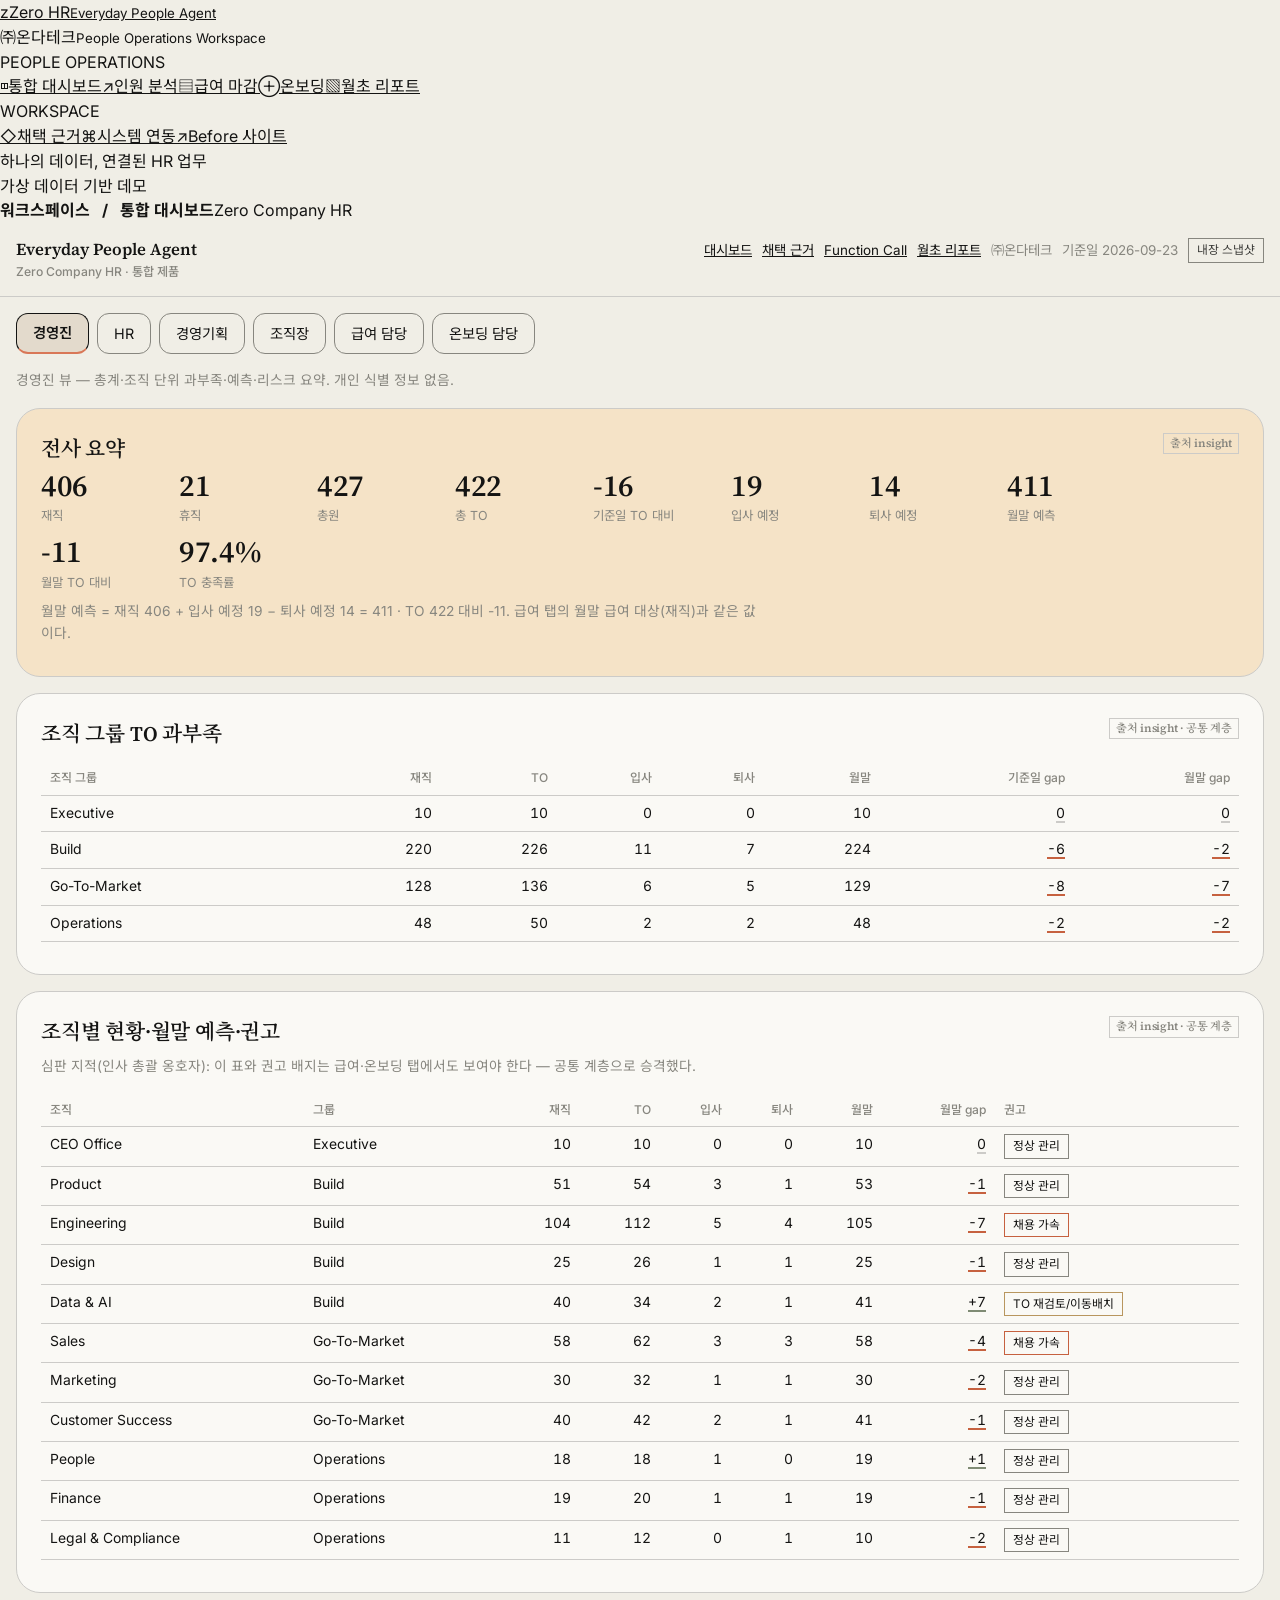
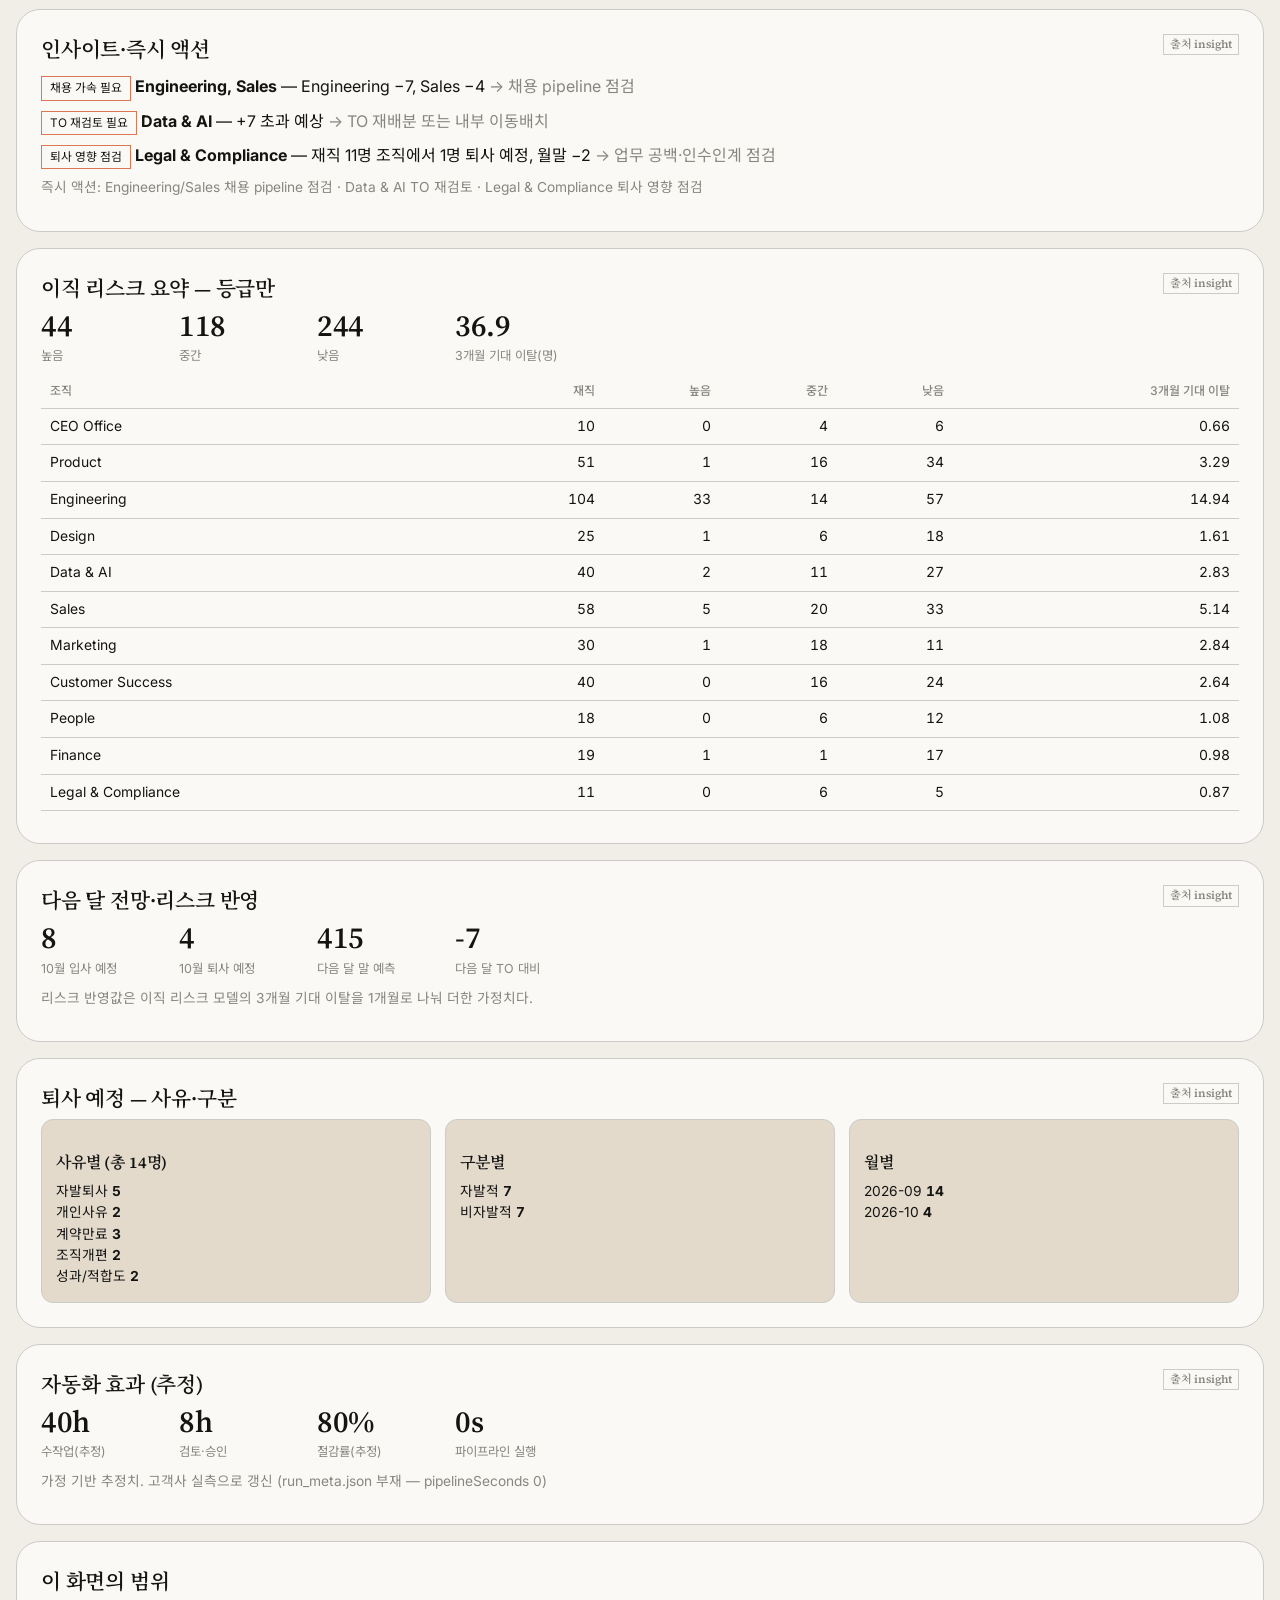
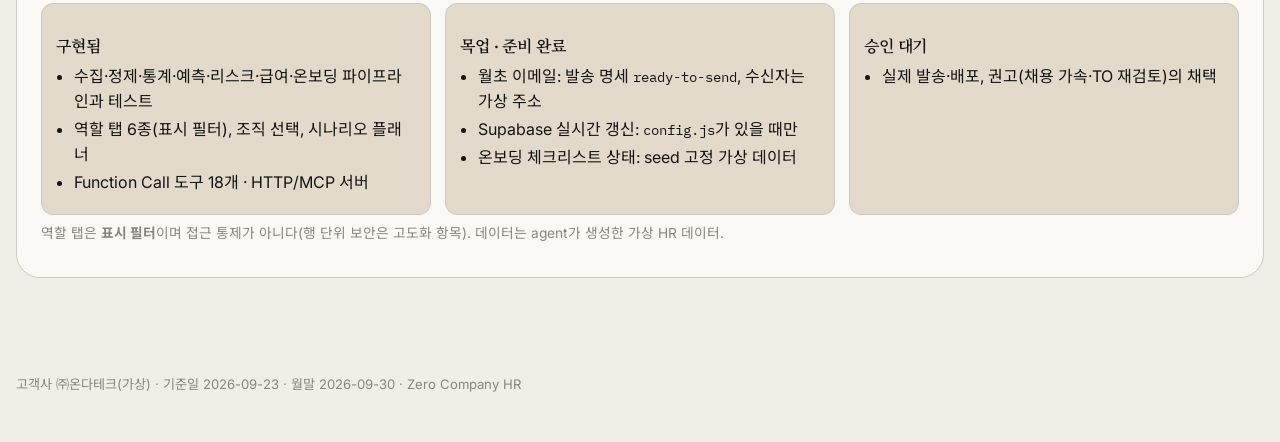
==== commit 29297159: "zero-hr: unify site in one workspace and link before site" ====
--- a/zero-hr/site/app/index.html
+++ b/zero-hr/site/app/index.html
@@ -75,13 +75,24 @@
 [hidden]{display:none !important}
 @media (max-width:480px){section{padding:16px;border-radius:16px}.tile-value{font-size:1.5rem}}
 </style>
+<link rel="stylesheet" href="/assets/workspace.css">
 </head>
-<body>
+<body data-workspace-page="dashboard">
+<!-- workspace:start -->
+<aside class="workspace-sidebar" aria-label="Zero HR 워크스페이스">
+  <a class="workspace-brand" href="/"><span class="workspace-mark" aria-hidden="true">z</span><span>Zero HR<small>Everyday People Agent</small></span></a>
+  <div class="workspace-company">㈜온다테크<small>People Operations Workspace</small></div>
+  <div class="workspace-group">PEOPLE OPERATIONS</div>
+  <nav class="workspace-nav" aria-label="전체 메뉴"><a href="/#dashboard" aria-current="page"><span class="workspace-icon" aria-hidden="true">◫</span>통합 대시보드</a><a href="/#insight"><span class="workspace-icon" aria-hidden="true">↗</span>인원 분석</a><a href="/#payroll"><span class="workspace-icon" aria-hidden="true">▤</span>급여 마감</a><a href="/#onboarding"><span class="workspace-icon" aria-hidden="true">⊕</span>온보딩</a><a href="/#report"><span class="workspace-icon" aria-hidden="true">▧</span>월초 리포트</a><div class="workspace-group">WORKSPACE</div><a href="/#decision"><span class="workspace-icon" aria-hidden="true">◇</span>채택 근거</a><a href="/#integrations"><span class="workspace-icon" aria-hidden="true">⌘</span>시스템 연동</a><a href="https://claude.ai/code/artifact/7e13938a-4161-4a07-b4be-d010dc6f33cb" target="_blank" rel="noopener noreferrer"><span class="workspace-icon" aria-hidden="true">↗</span>Before 사이트</a></nav>
+  <div class="workspace-footer">하나의 데이터, 연결된 HR 업무<br>가상 데이터 기반 데모</div>
+</aside>
+<div class="workspace-topbar"><strong>워크스페이스 &nbsp; / &nbsp; 통합 대시보드</strong><span>Zero Company HR</span></div>
+<!-- workspace:end -->
 <a class="skip" href="#main">본문으로</a>
 <header class="app-header">
   <div class="brand">Everyday People Agent<span>Zero Company HR · 통합 제품</span></div>
   <nav class="hdr-right">
-    <a href="../">허브</a><a href="../decision/">채택 근거</a><a href="../api/index.json">Function Call</a>
+    <a href="../">대시보드</a><a href="../decision/">채택 근거</a><a href="../api/index.json">Function Call</a>
     <a href="../reports/monthly-report-2026-10.html" id="report-link">월초 리포트</a>
     <span id="client" class="muted"></span><span id="asof" class="muted"></span>
     <span id="source-badge" class="badge">내장 스냅샷</span>
